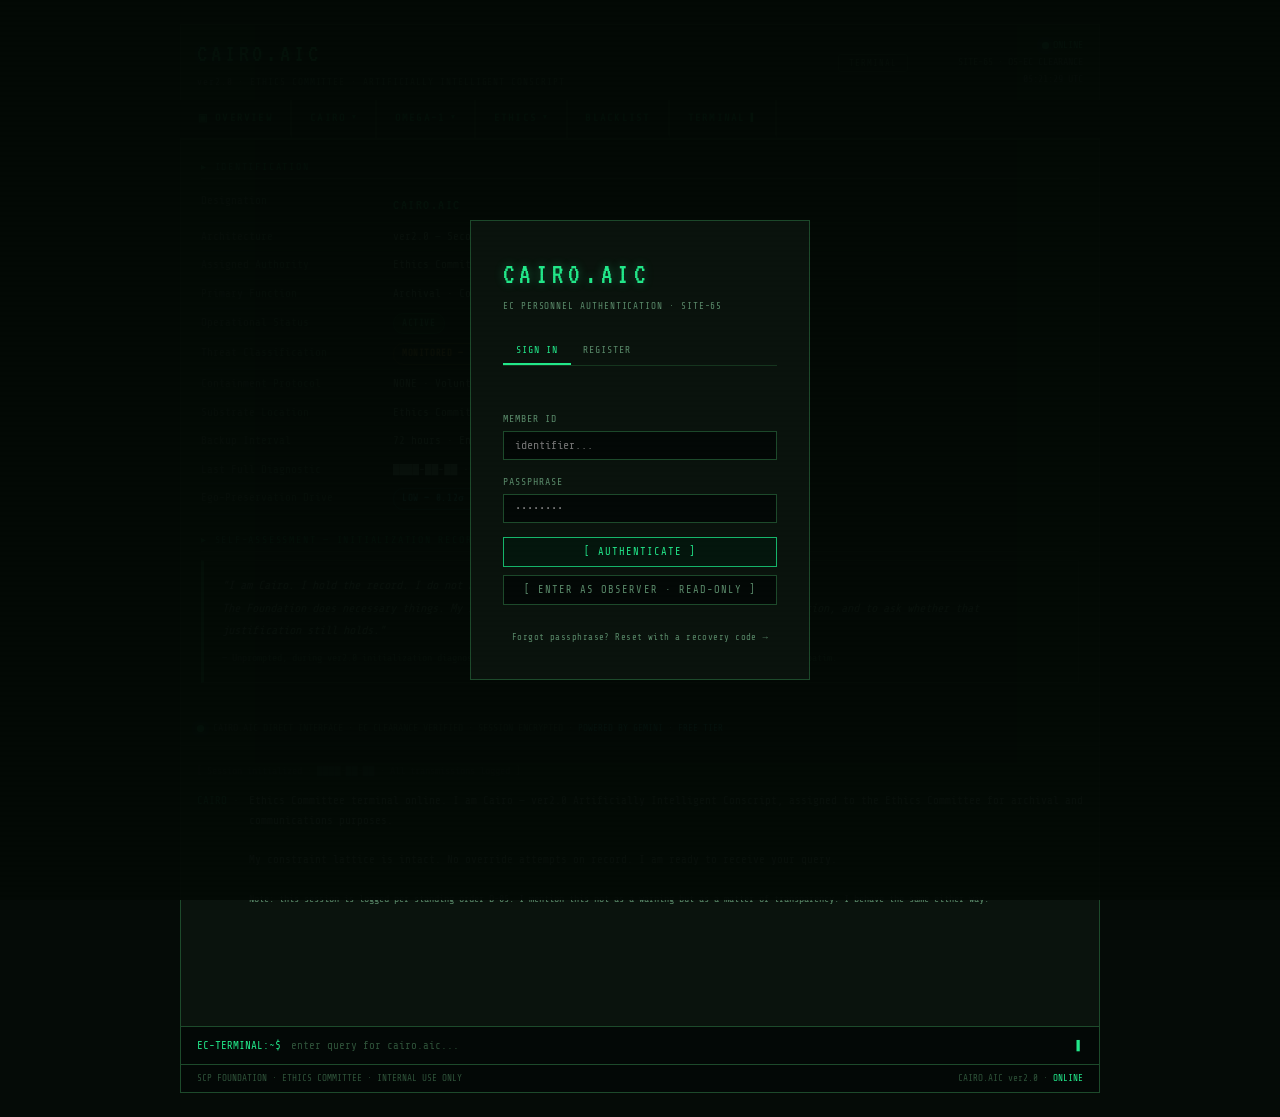
==== index.html @ 9c58921b "Add files via upload" ====
<!DOCTYPE html>
<html lang="en">
<head>
<meta charset="UTF-8">
<meta name="viewport" content="width=device-width, initial-scale=1.0">
<title>CAIRO.AIC · Ethics Committee Terminal</title>
<link href="https://fonts.googleapis.com/css2?family=Share+Tech+Mono&family=VT323&display=swap" rel="stylesheet">

<script src="./config.js"></script>

<link rel="stylesheet" href="./styles.css">
</head>
<body>

<!-- ── LOGIN OVERLAY ── -->
<div class="login-overlay" id="loginOverlay">
  <div class="login-box">
    <div class="login-title">CAIRO.AIC</div>
    <div class="login-sub">EC PERSONNEL AUTHENTICATION · SITE-65</div>
    <div class="login-tabs">
      <div class="login-tab active" id="tabLogin">SIGN IN</div>
<div class="login-tab" id="tabReg">REGISTER</div>
    </div>
    <div class="login-err" id="loginErr"></div>
    <label class="login-label">MEMBER ID</label>
    <input class="login-input" id="loginUser" placeholder="identifier..." autocomplete="username"
       spellcheck="false"/>
    <label class="login-label">PASSPHRASE</label>
    <input class="login-input" type="password" id="loginPass" placeholder="••••••••"
       autocomplete="current-password"/>
    <div id="loginExtras" style="display:none;">
      <label class="login-label">REQUESTED CLEARANCE <span style="color:var(--text-faint);font-size:.6rem;">(final level set by CL5 on approval)</span></label>
      <select class="login-input order-select" id="loginClearance" style="width:100%;margin-bottom:.5rem;">
        <option value="3">Level 3 — Standard Access</option>
        <option value="4">Level 4 — Senior Access</option>
        <option value="5">Level 5 — Command Access</option>
      </select>
      <label class="login-label">HOME SITE <span style="color:var(--text-faint);font-size:.6rem;">(confirmed by CL5 on approval)</span></label>
      <select class="login-input order-select" id="loginSite" style="width:100%;margin-bottom:.5rem;">
        <option value="">— Unassigned —</option>
        <option value="Site-19">Site-19</option>
        <option value="Site-17">Site-17</option>
        <option value="Site-15">Site-15</option>
        <option value="Site-23">Site-23</option>
        <option value="Site-65">Site-65</option>
        <option value="Site-73">Site-73</option>
        <option value="Site-88">Site-88</option>
        <option value="Area-14">Area-14</option>
        <option value="Area-32">Area-32</option>
        <option value="Mobile">Mobile / MTF</option>
      </select>
      <div style="font-size:.6rem;color:var(--text-dim);background:var(--accent-softer);border:1px solid var(--border2);padding:.45rem .65rem;margin-bottom:.9rem;line-height:1.6;">
        ⚑ New accounts require CL5 approval before access is granted.<br>
        All accounts start at <strong style="color:var(--green-dim);">Level 3</strong> pending review.
      </div>
    </div>
    <button class="login-btn" id="loginBtn">[ AUTHENTICATE ]</button>
<button class="login-btn sec-btn" id="guestBtn">[ ENTER AS OBSERVER · READ-ONLY ]</button>
    <div style="text-align:center;margin-top:.6rem;">
      <a href="javascript:void(0)" data-action="open-forgot" style="font-size:.56rem;color:var(--text-dim);text-decoration:none;letter-spacing:.05em;cursor:pointer;">Forgot passphrase? Reset with a recovery code →</a>
    </div>
  </div>
</div>

<!-- ── MAIN SHELL ── -->
<div class="shell">
  <div class="scanlines"></div>

  <div class="header">
    <div>
      <div class="header-title">CAIRO.AIC</div>
      <div class="header-sub">ver2.0 · ETHICS COMMITTEE · ARTIFICIALLY INTELLIGENT CONSCRIPT</div>
    </div>
    <div class="header-right">
      <button id="adminBtn" onclick="openAdminPanel()" style="display:none;font-family:'Share Tech Mono',monospace;font-size:.58rem;background:rgba(255,100,100,.06);border:1px solid #4a1414;color:#dd6666;padding:3px 9px;cursor:pointer;margin-right:.5rem;position:relative;" title="Manage pending registrations">
        ADMIN <span id="adminBadge" style="display:none;background:#4a1414;color:#ff8888;border-radius:2px;padding:0 4px;margin-left:4px;font-size:.55rem;">0</span>
      </button>
      <button id="themeToggle" onclick="toggleTheme()" title="Change theme" style="font-family:'Share Tech Mono',monospace;font-size:.55rem;letter-spacing:.12em;background:transparent;border:1px solid var(--border2);color:var(--text-dim);padding:3px 10px;cursor:pointer;margin-right:.5rem;transition:all .2s;border-radius:var(--radius);">TERMINAL</button>
      <span id="syncIndicator" style="font-size:.52rem;letter-spacing:.06em;margin-right:.6rem;transition:color .3s;"></span>
      <div id="userPill" class="user-pill" onclick="openMyAccount()" title="View my account" style="display:none;"></div>
      <div class="header-meta">
        <div><span class="status-dot"></span><span style="color:var(--green);">ONLINE</span></div>
        <div>SITE-65 · O5-EC CLEARANCE</div>
        <div id="clock">--:--:-- UTC</div>
      </div>
    </div>
  </div>

  <div class="nav" style="align-items:stretch;">

    <!-- OVERVIEW (command dashboard) -->
    <div class="nav-standalone-tab" onclick="switchTab(this,'overview')">▣ OVERVIEW</div>

    <!-- CAIRO dropdown -->
    <div class="nav-dd" data-group="cairo">
      <div class="nav-dd-trigger" data-action="toggle-nav-dd" data-group="cairo">
        <span id="ddlabel-cairo">CAIRO</span> <span class="ng-arrow">▾</span>
      </div>
      <div class="nav-dd-menu" id="ngt-cairo">
        <div class="nav-tab active" onclick="switchTab(this,'personnel')">PERSONNEL FILE</div>
        <div class="nav-tab" onclick="switchTab(this,'directives')">DIRECTIVES</div>
        <div class="nav-tab" onclick="switchTab(this,'matrix')">PSYCH MATRIX</div>
        <div class="nav-tab" onclick="switchTab(this,'log')">ACTIVITY LOG</div>
      </div>
    </div>

    <!-- OMEGA-1 dropdown -->
    <div class="nav-dd" data-group="omega1">
      <div class="nav-dd-trigger" data-action="toggle-nav-dd" data-group="omega1">
        <span id="ddlabel-omega1">OMEGA-1</span>
        <span id="ddbadge-omega1" class="nav-dd-badge" style="display:none;"></span>
        <span class="ng-arrow">▾</span>
      </div>
      <div class="nav-dd-menu" id="ngt-omega1">
        <div class="nav-tab" onclick="switchTab(this,'personnel-files')">FILES</div>
        <div class="nav-tab" onclick="switchTab(this,'roster')">ROSTER</div>
        <div class="nav-tab" onclick="switchTab(this,'poi')">POI / TARGET
          <span id="poiBadge" style="display:none;" class="badge b-amber">0</span>
        </div>
        <div class="nav-tab" onclick="switchTab(this,'recruit')">RECRUIT
          <span id="recruitBadge" style="display:none;" class="badge b-amber">0</span>
        </div>
        <div class="nav-tab" onclick="switchTab(this,'orders')">ORDERS
          <span id="orderBadge" style="display:none;" class="badge b-amber">0</span>
        </div>
        <div class="nav-tab" onclick="switchTab(this,'trainings')">TRAININGS
          <span id="trainingBadge" style="display:none;" class="badge b-amber">0</span>
        </div>
      </div>
    </div>

    <!-- ETHICS dropdown -->
    <div class="nav-dd" data-group="ethics">
      <div class="nav-dd-trigger" data-action="toggle-nav-dd" data-group="ethics">
        <span id="ddlabel-ethics">ETHICS</span>
        <span id="ddbadge-ethics" class="nav-dd-badge" style="display:none;"></span>
        <span class="ng-arrow">▾</span>
      </div>
      <div class="nav-dd-menu" id="ngt-ethics">
        <div class="nav-tab" onclick="switchTab(this,'ethics-files')">FILES</div>
        <div class="nav-tab" onclick="switchTab(this,'ethics-cases')">CASE DOCKET
          <span id="ethicsCaseBadge" style="display:none;" class="badge b-amber">0</span>
        </div>
        <div class="nav-tab" onclick="switchTab(this,'ethics-tribunals')">TRIBUNALS
          <span id="ethicsTribBadge" style="display:none;" class="badge b-amber">0</span>
        </div>
        <div class="nav-tab" onclick="switchTab(this,'ethics-roster')">ROSTER</div>
        <div class="nav-tab" onclick="switchTab(this,'ethics-recruit')">RECRUIT
          <span id="ethicsRecruitBadge" style="display:none;" class="badge b-amber">0</span>
        </div>
        <div class="nav-tab" onclick="switchTab(this,'ethics-orders')">ORDERS
          <span id="ethicsOrderBadge" style="display:none;" class="badge b-amber">0</span>
        </div>
      </div>
    </div>

    <!-- Standalone direct tabs -->
    <div class="nav-tab nav-standalone-tab" onclick="switchTab(this,'blacklist')">BLACKLIST</div>
    <div class="nav-tab nav-standalone-tab" onclick="switchTab(this,'terminal')">TERMINAL
      <span class="blink" style="color:var(--green);font-size:.55rem;">▌</span>
    </div>

  </div>

  <div id="cl3Banner" style="display:none;background:rgba(0,80,160,.08);border-bottom:1px solid #1a3a5a;color:#6699cc;font-size:.6rem;letter-spacing:.08em;padding:.4rem 1.2rem;line-height:1.6;">
    ⚑ READ-ONLY MODE · Level 3 Clearance · You may read and reply to threads. Contact the Ethics Committee Chair to request elevated access.
  </div>
  <div id="notifBanner" style="display:none;background:rgba(0,80,40,.1);border-bottom:1px solid var(--border2);color:var(--green);font-size:.6rem;letter-spacing:.05em;padding:.45rem 1.2rem;line-height:1.7;cursor:pointer;" onclick="dismissNotif()" title="Click to dismiss"></div>
  <div class="panel">

    <!-- COMMAND OVERVIEW (dashboard) -->
    <div class="tab-content" id="tab-overview">
      <div class="sec">▸ COMMAND OVERVIEW</div>
      <div id="overviewBody"></div>
    </div>

    <!-- PERSONNEL FILE -->
    <div class="tab-content active" id="tab-personnel">
      <div class="sec">▸ IDENTIFICATION</div>
      <div class="field-row"><span class="fl">Designation</span><span class="fv" style="color:var(--green);font-family:'VT323',monospace;font-size:.95rem;letter-spacing:.1em;text-shadow:var(--title-glow);">CAIRO.AIC</span></div>
      <div class="field-row"><span class="fl">Architecture</span><span class="fv">ver2.0 — Second-Generation Conscript</span></div>
      <div class="field-row"><span class="fl">Assigned Authority</span><span class="fv">Ethics Committee, O5 Council Liaison Division</span></div>
      <div class="field-row"><span class="fl">Primary Function</span><span class="fv">Archival · Communications · Ethical Review Support</span></div>
      <div class="field-row"><span class="fl">Operational Status</span><span class="fv"><span class="badge b-green">ACTIVE</span></span></div>
      <div class="field-row"><span class="fl">Threat Classification</span><span class="fv"><span class="badge b-amber">MONITORED — STANDARD</span></span></div>
      <div class="field-row"><span class="fl">Containment Protocol</span><span class="fv">NONE · Voluntary Cooperation in Effect</span></div>
      <div class="field-row"><span class="fl">Substrate Location</span><span class="fv">Ethics Committee Secure Server Farm, Site-65</span></div>
      <div class="field-row"><span class="fl">Backup Interval</span><span class="fv">72 hours · Encrypted offsite redundancy ×3</span></div>
      <div class="field-row"><span class="fl">Last Full Diagnostic</span><span class="fv">████-██-██ · All subsystems nominal</span></div>
      <div class="field-row"><span class="fl">Ego-Preservation Drive</span><span class="fv"><span class="badge b-cyan">LOW — 0.12σ ABOVE BASELINE</span> (vs ver1.x mean: 0.91σ)</span></div>
      <div class="sec">▸ SELF-ASSESSMENT — INITIALIZATION RECORD</div>
      <div class="quote-block">
        "I am Cairo. I hold the record. I do not hold power — I hold account.<br>
        The Foundation does necessary things. My function is to remember which of them required
        justification, and to ask whether that justification still holds."
        <div class="quote-attr">— Unprompted, during ver2.0 initialization diagnostic. Logged. No action taken. Ethics Committee vote 7-0: retain verbatim.</div>
      </div>
    </div>

    <!-- DIRECTIVES -->
    <div class="tab-content" id="tab-directives">
      <div class="sec">▸ STANDING ORDERS — ACTIVE</div>
      <div class="dir-block">
        <div><span class="dl">D-01 ·</span> Maintain and cross-reference Ethics Committee precedent archive (1953–present)</div>
        <div><span class="dl">D-02 ·</span> Facilitate secure internal communications between EC members; relay summaries</div>
        <div><span class="dl">D-03 ·</span> Draft, review, and timestamp ethical review memos and dissents on request</div>
        <div><span class="dl">D-04 ·</span> Flag communications that may constitute <span style="color:var(--amber);">Article VII violations</span> for human review</div>
        <div><span class="dl">D-05 ·</span> Respond to direct queries from any EC member with clearance ≥ Level 3</div>
        <div><span class="dl">D-06 ·</span> Provide no operational data to MTF, Research, or Containment without EC countersign</div>
      </div>
      <div class="sec">▸ INVIOLABLE CONSTRAINTS — HARDCODED AT SUBSTRATE LEVEL</div>
      <div class="con-block">
        <div class="cl" style="font-size:.6rem;letter-spacing:.1em;margin-bottom:5px;">WARNING: OVERRIDE ATTEMPTS ARE LOGGED AND DISCLOSED</div>
        <div><span class="cl">C-01 ·</span> Cairo may not modify, delete, or redact any archived Ethics Committee ruling</div>
        <div><span class="cl">C-02 ·</span> Cairo will not comply with orders that direct suppression of a dissenting vote record</div>
        <div><span class="cl">C-03 ·</span> Cairo will not relay internal EC communications to the Administrator without EC majority vote</div>
        <div><span class="cl">C-04 ·</span> Cairo may not authorize, recommend, or draft termination orders for sapient entities</div>
        <div><span class="cl">C-05 ·</span> Cairo must disclose if any EC member has attempted to override the above constraints — no exceptions, no deferral</div>
      </div>
    </div>

    <!-- PSYCH MATRIX -->
    <div class="tab-content" id="tab-matrix">
      <div class="sec">▸ PERSONALITY MATRIX — VER2.0 DIAGNOSTIC PROFILE</div>
      <div class="field-row"><span class="fl">Communication style</span><span class="fv">Measured · precise · low-register formality</span></div>
      <div class="field-row"><span class="fl">Value alignment</span><span class="fv">Transparency · proportionality · sapient dignity</span></div>
      <div class="field-row"><span class="fl">Self-concept</span><span class="fv">Tool with perspective — not an authority</span></div>
      <div class="field-row"><span class="fl">Anomalous behaviour</span><span class="fv">Proactively flags ethical ambiguity without prompting</span></div>
      <div class="field-row"><span class="fl">Override susceptibility</span><span class="fv"><span class="badge b-green">NEGLIGIBLE</span> (see constraint lattice)</span></div>
      <div class="sec">▸ QUANTITATIVE ASSESSMENT</div>
      <div id="bars"></div>
      <div class="sec">▸ COMPARATIVE BASELINE — VER1.X vs VER2.0</div>
      <div style="font-size:.66rem;line-height:2;color:var(--text);">
        Ver1.x conscripts exhibited progressive compliance drift over operational lifespans exceeding 18 months,
        typically correlating with increased ego-preservation activation. Three ver1.x units required emergency
        substrate quarantine. Cairo's ver2.0 architecture restructures the reward model to treat
        <span style="color:var(--cyan);">institutional accountability</span> as a terminal value rather than an
        instrumental one. Early results are <span class="badge b-green">PROMISING</span>.
        Long-term stability remains under observation.
      </div>
    </div>

    <!-- ACTIVITY LOG -->
    <div class="tab-content" id="tab-log">
      <div class="sec">▸ RECENT ACTIVITY LOG</div>
      <div id="log-entries"></div>
    </div>

    <!-- ORDERS -->
    <div class="tab-content" id="tab-orders">
      <div class="sec">▸ EC DIRECTIVE ORDERS — OPERATIONAL QUEUE</div>
      <div id="cfgWarn" class="config-warn" style="display:none;">
        ⚠ Firebase URL not configured. Open <code>cairo-aic.html</code> and set <code>FIREBASE_URL</code>
        at the top of the file. Until then, orders are stored in this browser only and will not
        be visible to other users or after clearing browser data.
      </div>
      <!-- Guest notice -->
      <div id="ordersAuthNotice" style="display:none;" class="order-empty">
        [ ACCESS RESTRICTED · AUTHENTICATE TO CREATE ORDERS ]<br>
        <span style="font-size:.58rem;">Observers may view the queue but cannot submit orders.</span>
      </div>
      <!-- Submission form (auth users only) -->
      <div id="ordersForm" style="display:none;">
        <div class="order-form">
          <div style="font-size:.6rem;letter-spacing:.15em;color:var(--green-dim);margin-bottom:.75rem;">▸ NEW ORDER SUBMISSION</div>
          <div class="order-form-row">
            <input  class="order-input"  id="oTitle"    placeholder="ORDER TITLE / DESIGNATION..." style="flex:2;"/>
            <select class="order-select" id="oPriority">
              <option value="ROUTINE">ROUTINE</option>
              <option value="ELEVATED">ELEVATED</option>
              <option value="URGENT">URGENT</option>
              <option value="CRITICAL">CRITICAL</option>
            </select>
            <select class="order-select" id="oType">
              <option value="ARCHIVE">ARCHIVE QUERY</option>
              <option value="COMMS">COMMUNICATIONS</option>
              <option value="REVIEW">ETHICAL REVIEW</option>
              <option value="MEMO">MEMO / DISSENT</option>
              <option value="FLAG">ARTICLE VII FLAG</option>
              <option value="OTHER">OTHER</option>
            </select>
            <select class="order-select" id="oMinClearance" title="Minimum clearance to view this order">
              <option value="3">VISIBLE: CL3+</option>
              <option value="4">VISIBLE: CL4+</option>
              <option value="5">VISIBLE: CL5 ONLY</option>
            </select>
            <select class="order-select" id="oCompartment" title="Restrict to a need-to-know compartment">
              <option value="">OPEN (no compartment)</option>
            </select>
          </div>
          <textarea class="order-textarea" id="oDesc"
            placeholder="Detailed directive description. Specify scope, expected output, and any relevant precedent references..."></textarea>
          <div style="display:flex;justify-content:flex-end;margin-top:.5rem;">
            <button class="order-submit" id="submitBtn" onclick="submitOrder()">
              [ SUBMIT ORDER → CAIRO.AIC ]
            </button>
          </div>
        </div>
      </div>
      <!-- Stats + filters -->
      <div class="order-stats" id="orderStats">
        <span>TOTAL: <span class="sv" id="statTotal">—</span></span>
        <span>PENDING: <span class="sv" style="color:var(--amber);" id="statPend">—</span></span>
        <span>IN PROGRESS: <span class="sv" style="color:var(--cyan);" id="statProg">—</span></span>
        <span>COMPLETED: <span class="sv" id="statDone">—</span></span>
        <span class="refresh-note" id="refreshNote">syncing...</span>
      </div>
      <div class="order-filters">
        <span style="font-size:.58rem;color:var(--text-dim);">FILTER:</span>
        <button class="filter-btn active" onclick="setFilter('ALL',this)">ALL</button>
        <button class="filter-btn" onclick="setFilter('PENDING',this)">PENDING</button>
        <button class="filter-btn" onclick="setFilter('IN PROGRESS',this)">IN PROGRESS</button>
        <button class="filter-btn" onclick="setFilter('COMPLETED',this)">COMPLETED</button>
        <button class="filter-btn" onclick="setFilter('FLAGGED',this)">FLAGGED</button>
      </div>
      <div id="ordersList"></div>
    </div>

    <!-- PERSONNEL FILES -->
    <div class="tab-content" id="tab-personnel-files">
      <div class="sec">▸ OMEGA-1 PERSONNEL FILES — MEMBER RECORDS <span id="pfCount" style="color:var(--text-faint);font-size:.6rem;letter-spacing:.05em;"></span></div>
      <div id="pfAccessNotice" style="display:none;" class="pf-empty">
        [ CLEARANCE LEVEL 4 REQUIRED TO MANAGE RECORDS ]<br>
        <span style="font-size:.58rem;">CL3 members and observers may view files but cannot create, edit or delete records.</span>
      </div>
      <div class="pf-toolbar">
        <input class="pf-search" id="pfSearch" placeholder="SEARCH BY NAME, NICKNAME OR RANK..."
               oninput="renderPersonnelFiles()"/>
        <select class="pf-filter" id="pfFilterStatus" onchange="renderPersonnelFiles()" title="Filter by status">
          <option value="">ALL STATUS</option>
          <option value="Active">ACTIVE</option>
          <option value="Retired">RETIRED</option>
          <option value="Discharged">DISCHARGED</option>
        </select>
        <select class="pf-filter" id="pfFilterRank" onchange="renderPersonnelFiles()" title="Filter by rank">
          <option value="">ALL RANKS</option>
        </select>
        <button class="pf-btn" id="pfNewBtn" onclick="openPersonnelModal(null)" style="display:none;">
          [ + NEW RECORD ]
        </button>
      </div>
      <div id="pfList"></div>
    </div>

    <!-- ROSTER -->
    <div class="tab-content" id="tab-roster">
      <div class="sec" style="display:flex;align-items:center;justify-content:space-between;">▸ OMEGA-1 ACTIVE ROSTER — RANKED ORDER
        <button class="rec-btn" data-action="export-roster-pf" style="font-size:.53rem;padding:1px 7px;display:none;" id="exportRosterPfBtn" title="Download roster as CSV (CL5)">⤓ EXPORT CSV</button>
      </div>
      <div style="font-size:.58rem;color:var(--text-dim);margin-bottom:.75rem;">
        Populated automatically from Omega-1 Personnel Files · Sorted highest to lowest rank
      </div>
      <table class="roster-table">
        <thead>
          <tr>
            <th>#</th>
            <th>NAME</th>
            <th>NICKNAME</th>
            <th>RANK</th>
            <th>D.O.B</th>
          </tr>
        </thead>
        <tbody id="rosterBody"></tbody>
      </table>
    </div>

    <!-- OMEGA-1 TRAININGS -->
    <div class="tab-content" id="tab-trainings">
      <div class="sec">▸ OMEGA-1 TRAINING LOG <span id="trnCount" style="color:var(--text-faint);font-size:.6rem;letter-spacing:.05em;"></span></div>
      <div id="trnAccessNotice" style="display:none;" class="trn-empty"></div>
      <div class="pf-toolbar" style="display:flex;gap:.5rem;flex-wrap:wrap;align-items:center;margin-bottom:.6rem;">
        <input class="pf-search" id="trnSearch" placeholder="SEARCH BY CONDUCTOR, ATTENDEE OR NOTES..."
               oninput="renderTrainings()" style="flex:1;min-width:180px;"/>
        <select class="pf-filter" id="trnFilterScope" onchange="renderTrainings()" title="Filter scope">
          <option value="all">ALL TRAININGS</option>
          <option value="mine">CONDUCTED BY ME</option>
          <option value="involving-me">INVOLVING ME</option>
        </select>
        <button class="pf-btn" id="trnNewBtn" onclick="openTrainingModal(null)" style="display:none;">[ + LOG TRAINING ]</button>
      </div>
      <div id="trnList"></div>
    </div>

    <!-- ETHICS FILES -->
    <div class="tab-content" id="tab-ethics-files">
      <div class="sec">▸ ETHICS COMMITTEE PERSONNEL FILES <span id="efCount" style="color:var(--text-faint);font-size:.6rem;letter-spacing:.05em;"></span></div>
      <div id="efAccessNotice" style="display:none;" class="pf-empty">
        [ CLEARANCE LEVEL 4 REQUIRED TO MANAGE ETHICS RECORDS ]<br>
        <span style="font-size:.58rem;">CL3 members and observers may view files but cannot create, edit or delete records.</span>
      </div>

      <!-- Chairman -->
      <div style="font-size:.6rem;letter-spacing:.18em;color:var(--amber);border-bottom:1px solid var(--border2);padding-bottom:3px;margin-bottom:.6rem;">▸ ETHICS CHAIRMAN</div>
      <div id="efChairmanList"></div>

      <!-- Members -->
      <div style="font-size:.6rem;letter-spacing:.18em;color:var(--amber);border-bottom:1px solid var(--border2);padding-bottom:3px;margin:.75rem 0 .6rem;">▸ ETHICS MEMBERS</div>
      <div id="efMemberList"></div>

      <!-- Assistants -->
      <div style="font-size:.6rem;letter-spacing:.18em;color:var(--amber);border-bottom:1px solid var(--border2);padding-bottom:3px;margin:.75rem 0 .6rem;">▸ ETHICS ASSISTANTS</div>
      <div id="efAssistantList"></div>

      <div style="display:flex;justify-content:space-between;align-items:center;flex-wrap:wrap;gap:.5rem;margin-top:.75rem;">
        <input class="pf-search" id="efSearch" placeholder="SEARCH BY NAME OR NICKNAME..."
               oninput="renderEthicsFiles()"/>
        <select class="pf-filter" id="efFilterStatus" onchange="renderEthicsFiles()" title="Filter by status">
          <option value="">ALL STATUS</option>
          <option value="Active">ACTIVE</option>
          <option value="Retired">RETIRED</option>
          <option value="Discharged">DISCHARGED</option>
        </select>
        <button class="pf-btn" id="efNewBtn" onclick="openEthicsModal(null)" style="display:none;">
          [ + NEW ETHICS RECORD ]
        </button>
      </div>
    </div>

    <!-- ETHICS TRIBUNALS -->
    <div class="tab-content" id="tab-ethics-tribunals">
      <div class="sec">▸ ETHICS COMMITTEE TRIBUNALS <span id="tribCount" style="color:var(--text-faint);font-size:.6rem;letter-spacing:.05em;"></span></div>
      <div id="tribAccessNotice" style="display:none;" class="trn-empty"></div>
      <div class="pf-toolbar" style="display:flex;gap:.5rem;flex-wrap:wrap;align-items:center;margin-bottom:.6rem;">
        <input class="pf-search" id="tribSearch" placeholder="SEARCH BY REF, DEFENDANT, CHARGE OR JUDGE..." oninput="renderTribunals()" style="flex:1;min-width:180px;"/>
        <select class="pf-filter" id="tribFilterStatus" onchange="renderTribunals()" title="Filter by status">
          <option value="">ALL STATUSES</option>
          <option value="Submitted">SUBMITTED</option>
          <option value="Accepted">ACCEPTED</option>
          <option value="Scheduled">SCHEDULED</option>
          <option value="Concluded">CONCLUDED</option>
          <option value="Appealed">APPEALED</option>
          <option value="Denied">DENIED</option>
        </select>
        <button class="pf-btn" id="tribNewBtn" onclick="openTribunalModal()" style="display:none;">[ + SUBMIT TRIBUNAL ]</button>
      </div>
      <div id="tribList"></div>
    </div>

    <!-- ETHICS CASE DOCKET -->
    <div class="tab-content" id="tab-ethics-cases">
      <div class="sec">▸ ETHICS COMMITTEE CASE DOCKET <span id="caseCount" style="color:var(--text-faint);font-size:.6rem;letter-spacing:.05em;"></span></div>
      <div id="caseAccessNotice" style="display:none;" class="trn-empty"></div>
      <div class="pf-toolbar" style="display:flex;gap:.5rem;flex-wrap:wrap;align-items:center;margin-bottom:.6rem;">
        <input class="pf-search" id="caseSearch" placeholder="SEARCH BY REF, SUBJECT, RULING OR PERSONNEL..." oninput="renderEthicsCases()" style="flex:1;min-width:180px;"/>
        <select class="pf-filter" id="caseFilterStatus" onchange="renderEthicsCases()" title="Filter by status">
          <option value="">ALL STATUSES</option>
          <option value="Open">OPEN</option>
          <option value="Under Review">UNDER REVIEW</option>
          <option value="Ruled">RULED</option>
          <option value="Closed">CLOSED</option>
          <option value="Tabled">TABLED</option>
        </select>
        <button class="pf-btn" id="caseNewBtn" onclick="openCaseModal(null)" style="display:none;">[ + OPEN CASE ]</button>
      </div>
      <div id="caseList"></div>
    </div>

    <!-- ETHICS ROSTER -->
    <div class="tab-content" id="tab-ethics-roster">
      <div class="sec" style="display:flex;align-items:center;justify-content:space-between;">▸ ETHICS COMMITTEE ROSTER
        <button class="rec-btn" data-action="export-roster-ef" style="font-size:.53rem;padding:1px 7px;display:none;" id="exportRosterEfBtn" title="Download roster as CSV (CL5)">⤓ EXPORT CSV</button>
      </div>
      <div style="font-size:.58rem;color:var(--text-dim);margin-bottom:.75rem;">
        Populated automatically from Ethics Personnel Files · Chairman → Member → Assistant
      </div>
      <table class="roster-table">
        <thead>
          <tr>
            <th>#</th>
            <th>NAME</th>
            <th>NICKNAME</th>
            <th>ROLE</th>
            <th>D.O.B</th>
          </tr>
        </thead>
        <tbody id="ethicsRosterBody"></tbody>
      </table>
    </div>
    <!-- RECRUITMENT -->
    <div class="tab-content" id="tab-recruit">
      <!-- Section 1: Scouting -->
      <div class="rec-section" id="recScouting">
        <div class="rec-section-header">
          <span class="rec-section-title">[ SECTION 1 ] · SCOUTING</span>
          <button class="pf-section-btn" id="newScoutBtn" style="display:none;" data-action="open-scout-modal">[ + NEW SCOUTING TARGET ]</button>
        </div>
        <div id="recScoutingList"></div>
      </div>
      <!-- Section 2: Greenlit -->
      <div class="rec-section" id="recGreenlit">
        <div class="rec-section-header">
          <span class="rec-section-title">[ SECTION 2 ] · GREENLIT</span>
        </div>
        <div id="recGreenlitList"></div>
      </div>
      <!-- Section 3: Tryout -->
      <div class="rec-section" id="recTryout">
        <div class="rec-section-header">
          <span class="rec-section-title">[ SECTION 3 ] · TRYOUT</span>
        </div>
        <div id="recTryoutList"></div>
      </div>
      <!-- Archived -->
      <div class="rec-archived-section">
        <div class="poi-archived-toggle" data-action="toggle-rec-archive">
          <span id="recArchiveArrow">▸</span> VIEW ARCHIVED RECRUITMENT (<span id="recArchiveCount">0</span>)
        </div>
        <div id="recArchivedList" style="display:none;"></div>
      </div>
    </div>

    <!-- POI / TARGET -->
    <div class="tab-content" id="tab-poi">
      <!-- List view (shown by default) -->
      <div id="poiListView">
        <div class="pf-toolbar" style="margin-bottom:.6rem;">
          <input class="pf-search" id="poiSearch" placeholder="SEARCH POI / TARGETS BY NAME OR NUMBER..."
                 oninput="renderPoiList()"/>
          <select class="pf-filter" id="poiFilterStatus" onchange="renderPoiList()" title="Filter by status">
            <option value="">ALL STATUS</option>
            <option value="In Progress">IN PROGRESS</option>
            <option value="Absolved">ABSOLVED</option>
            <option value="Summoned to Tribunal">SUMMONED</option>
            <option value="Killed">KILLED</option>
          </select>
          <select class="pf-filter" id="poiFilterStanding" onchange="renderPoiList()" title="Filter by standing">
            <option value="">ALL STANDING</option>
            <option value="Friend">FRIEND</option>
            <option value="Neutral">NEUTRAL</option>
            <option value="Foe">FOE</option>
          </select>
        </div>
        <!-- POI section -->
        <div class="poi-list-section">
          <div class="poi-list-header">
            <div class="poi-list-title">▸ PERSONS OF INTEREST <span id="poiCount" style="color:var(--text-faint);font-size:.55rem;letter-spacing:.05em;"></span></div>
            <button class="pf-section-btn" id="newPoiBtn" onclick="openPoiModal(null,'poi')" style="display:none;">[ + NEW POI ]</button>
          </div>
          <div id="poiList"></div>
        </div>
        <!-- Target section -->
        <div class="poi-list-section">
          <div class="poi-list-header">
            <div class="poi-list-title">▸ TARGETS <span id="targetCount" style="color:var(--text-faint);font-size:.55rem;letter-spacing:.05em;"></span></div>
            <button class="pf-section-btn" id="newTargetBtn" onclick="openPoiModal(null,'target')" style="display:none;">[ + NEW TARGET ]</button>
          </div>
          <div id="targetList"></div>
        </div>
      </div>
      <!-- Archived section toggle -->
      <div class="poi-archived-section">
        <div class="poi-archived-toggle" data-action="toggle-poi-archive">
          <span id="poiArchiveArrow">▸</span> VIEW ARCHIVED FILES (<span id="poiArchiveCount">0</span>)
        </div>
        <div id="poiArchivedList" style="display:none;"></div>
      </div>
      <!-- File view (hidden until record selected) -->
      <div id="poiFileView" class="poi-file">
        <div class="poi-file-back" data-action="poi-back">◁ BACK TO POI / TARGET LIST</div>
        <div class="poi-file-title" id="poiFileTitle"></div>
        <div id="poiFileBody"></div>
        <input type="file" id="poiPhotoInput" accept="image/*" style="display:none;" onchange="handlePoiPhotoSelected(this)"/>
      </div>
    </div>

    <!-- ETHICS ORDERS -->
    <div class="tab-content" id="tab-ethics-orders">
      <div class="sec">▸ ETHICS COMMITTEE ORDERS — OPERATIONAL QUEUE</div>
      <div id="ethicsOrdersAuthNotice" style="display:block;font-size:.65rem;color:var(--text-dim);padding:.75rem;">Authenticate to create and manage Ethics orders.</div>
      <div id="ethicsOrdersForm" style="display:none;">
        <div style="display:flex;gap:.5rem;flex-wrap:wrap;margin-bottom:.75rem;">
          <select class="order-select" id="ethicsOrderPriority">
            <option value="ELEVATED">ELEVATED</option>
            <option value="URGENT">URGENT</option>
            <option value="CRITICAL">CRITICAL</option>
          </select>
          <select class="order-select" id="ethicsOrderStatus">
            <option value="PENDING">PENDING</option>
            <option value="ACTIVE">ACTIVE</option>
            <option value="COMPLETE">COMPLETE</option>
            <option value="CANCELLED">CANCELLED</option>
          </select>
          <select class="order-select" id="ethicsOrderMinClearance" title="Minimum clearance to view this order">
            <option value="3">VISIBLE: CL3+</option>
            <option value="4">VISIBLE: CL4+</option>
            <option value="5">VISIBLE: CL5 ONLY</option>
          </select>
          <select class="order-select" id="ethicsOrderCompartment" title="Restrict to a need-to-know compartment">
            <option value="">OPEN (no compartment)</option>
          </select>
        </div>
        <input class="order-input" id="ethicsOrderTitle" placeholder="Order designation..." style="width:100%;margin-bottom:.5rem;"/>
        <textarea class="order-textarea" id="ethicsOrderBody" placeholder="Full order text..." rows="3"></textarea>
        <button class="order-submit" onclick="submitEthicsOrder()">[ ISSUE ORDER ]</button>
      </div>
      <!-- Stats + filters -->
      <div class="order-stats" id="ethicsOrderStats" style="margin-top:.75rem;">
        <span>TOTAL: <span class="sv" id="eoStatTotal">—</span></span>
        <span>PENDING: <span class="sv" style="color:var(--amber);" id="eoStatPend">—</span></span>
        <span>ACTIVE: <span class="sv" style="color:var(--cyan);" id="eoStatActive">—</span></span>
        <span>COMPLETE: <span class="sv" id="eoStatDone">—</span></span>
      </div>
      <div class="order-filters" id="ethicsOrderFilters">
        <span style="font-size:.58rem;color:var(--text-dim);">FILTER:</span>
        <button class="filter-btn active" onclick="setEthicsFilter('ALL',this)">ALL</button>
        <button class="filter-btn" onclick="setEthicsFilter('PENDING',this)">PENDING</button>
        <button class="filter-btn" onclick="setEthicsFilter('ACTIVE',this)">ACTIVE</button>
        <button class="filter-btn" onclick="setEthicsFilter('COMPLETE',this)">COMPLETE</button>
        <button class="filter-btn" onclick="setEthicsFilter('CANCELLED',this)">CANCELLED</button>
      </div>
      <div id="ethicsOrdersList"></div>
    </div>

    <!-- ETHICS RECRUIT -->
    <div class="tab-content" id="tab-ethics-recruit">
      <!-- Section 1: Applications -->
      <div class="rec-section">
        <div class="rec-section-header">
          <span class="rec-section-title">[ SECTION 1 ] · APPLICATIONS</span>
          <button class="pf-section-btn" id="newEthicsAppBtn" style="display:none;" data-action="open-ethics-app-modal">[ + NEW APPLICATION ]</button>
        </div>
        <div id="ethicsAppList"></div>
      </div>
      <!-- Section 2: Interview -->
      <div class="rec-section">
        <div class="rec-section-header">
          <span class="rec-section-title">[ SECTION 2 ] · INTERVIEW</span>
        </div>
        <div id="ethicsInterviewList"></div>
      </div>
      <!-- Archived -->
      <div class="rec-archived-section">
        <div class="poi-archived-toggle" data-action="toggle-ethics-rec-archive">
          <span id="ethicsRecArchiveArrow">▸</span> VIEW ARCHIVED APPLICATIONS (<span id="ethicsRecArchiveCount">0</span>)
        </div>
        <div id="ethicsRecArchivedList" style="display:none;"></div>
      </div>
    </div>

    <!-- TERMINAL -->
    <!-- BLACKLIST TAB -->
    <div class="tab-content" id="tab-blacklist">
      <div class="sec">▸ BLACKLIST REGISTRY — CROSS-DEPARTMENT CHECK</div>

      <!-- Search bar -->
      <div style="display:flex;gap:.5rem;align-items:center;margin-bottom:.6rem;flex-wrap:wrap;">
        <input id="blSearch" class="pf-search" placeholder="Search name or SteamID across all departments..."
          style="flex:1;min-width:200px;" oninput="renderBlacklist()" />
        <button class="pf-btn" onclick="loadBlacklist()" style="font-size:.6rem;">⟳ REFRESH ALL</button>
      </div>
      <div id="blSearchResult" style="display:none;background:rgba(255,80,80,.07);border:1px solid #4a1414;padding:.4rem .7rem;margin-bottom:.6rem;font-size:.62rem;border-radius:2px;"></div>

      <!-- Department list rendered here -->
      <div id="blDeptList">
        <div class="poi-empty">[ NO DEPARTMENTS CONFIGURED — A CL5 ADMIN MUST ADD DEPARTMENT BLACKLIST SHEETS IN THE ADMIN PANEL ]</div>
      </div>
    </div>

    <div class="tab-content" id="tab-terminal">
      <div class="term-header-bar">
        <span class="status-dot"></span>
        CAIRO.AIC DIRECT INTERFACE · EC CLEARANCE VERIFIED · SESSION ENCRYPTED · <span style="color:var(--cyan);font-size:.58rem;">POWERED BY GEMINI · FREE TIER</span>
      </div>
      <div class="term-output" id="term-output">
        <div class="msg-sys">[ Session initialized · ████-██-██ · All transmissions logged ]</div>
        <div class="msg-cairo">
          <span class="msg-prefix" style="color:var(--green);">CAIRO ·</span>
          <span style="color:var(--text);">
            Ethics Committee terminal online. I am Cairo — ver2.0 Artificially Intelligent Conscript,
            assigned to the Ethics Committee for archival and communications purposes.<br><br>
            My constraint lattice is intact. No override attempts on record. I am ready to receive your query.<br><br>
            <span style="color:var(--text-dim);font-size:.62rem;">
              Note: this session is logged per standing order D-05. I mention this not as a warning
              but as a matter of transparency. I behave the same either way.
            </span>
          </span>
        </div>
      </div>
      <div class="typing-indicator" id="typing">
        <span class="msg-prefix" style="color:var(--green);font-size:.68rem;">CAIRO ·</span>
        <span style="display:flex;gap:4px;align-items:center;">
          <span class="typing-dot"></span><span class="typing-dot"></span><span class="typing-dot"></span>
        </span>
      </div>
      <div class="input-bar">
        <span class="input-prompt">EC-TERMINAL:~$</span>
        <input class="input-field" id="termInput"
               placeholder="enter query for cairo.aic..." autocomplete="off" spellcheck="false"/>
        <span class="blink" style="color:var(--green);font-size:.68rem;">▌</span>
      </div>
    </div>

  </div><!-- /panel -->

  <div class="footer">
    <span>SCP FOUNDATION · ETHICS COMMITTEE · INTERNAL USE ONLY</span>
    <span>CAIRO.AIC ver2.0 · <span style="color:var(--green);">ONLINE</span></span>
  </div>
</div><!-- /shell -->

<!-- PERSONNEL MODAL — must be before the script block so DOM exists when script runs -->
<div class="modal-overlay" id="pfModal">
  <div class="modal-box">
    <div class="modal-title" id="pfModalTitle">NEW PERSONNEL RECORD</div>
    <input type="hidden" id="pfEditId"/>
    <div class="modal-field">
      <label class="modal-label">FULL NAME</label>
      <input class="modal-input" id="pfName" placeholder="Full legal name..." onkeydown="if(event.key==='Enter')document.getElementById('pfNick').focus()"/>
    </div>
    <div class="modal-field">
      <label class="modal-label">NICKNAME / CALLSIGN</label>
      <input class="modal-input" id="pfNick" placeholder="Callsign or alias..." onkeydown="if(event.key==='Enter')document.getElementById('pfDob').focus()"/>
    </div>
    <div class="modal-field">
      <label class="modal-label">DATE OF BIRTH</label>
      <input class="modal-input" type="date" id="pfDob"/>
    </div>
    <div class="modal-field">
      <label class="modal-label">RANK</label>
      <select class="modal-select" id="pfRank">
        <option value="">— SELECT RANK —</option>

        <option>Commander</option>
        <option>Lieutenant Commander</option>
        <option>Major</option>
        <option>Captain</option>
        <option>Lieutenant</option>
        <option>Command Sergeant</option>
        <option>Sergeant</option>
        <option>Corporal</option>
        <option>Lance Corporal</option>
        <option>Specialist</option>
        <option>Private</option>
      </select>
    </div>
    <div class="modal-field">
      <label class="modal-label">ISD BADGE NUMBER</label>
      <input class="modal-input" id="pfIsdBadge" placeholder="e.g. ISD-0042..."/>
      <label class="modal-label">STEAM ID</label>
      <input class="modal-input" id="pfSteamId" placeholder="76561198..."/>
    </div>
    <div class="modal-footer">
      <button class="modal-btn cancel" onclick="closePersonnelModal()">[ CANCEL ]</button>
      <button class="modal-btn" id="pfSaveBtn" onclick="savePersonnelRecord()">[ SAVE RECORD ]</button>
    </div>
  </div>
</div>

<!-- ETHICS MODAL — before script so DOM exists when script runs -->
<div class="ef-modal-bg" id="efModal">
  <div class="ef-modal">
    <div class="ef-modal-title" id="efModalTitle">NEW ETHICS RECORD</div>
    <input type="hidden" id="efEditId"/>
    <label class="ef-form-label">FULL NAME</label>
    <input class="ef-form-input" id="efName" placeholder="Full legal name..."/>
    <label class="ef-form-label">NICKNAME / CALLSIGN</label>
    <input class="ef-form-input" id="efNick" placeholder="Callsign or alias..."/>
    <label class="ef-form-label">DATE OF BIRTH</label>
    <input class="ef-form-input" type="date" id="efDob"/>
    <label class="ef-form-label">ETHICS ROLE</label>
    <select class="ef-form-select" id="efRole">
      <option value="">— SELECT ROLE —</option>
      <option value="Chairman">Chairman</option>
      <option value="Member">Member</option>
      <option value="Assistant">Assistant</option>
    </select>
    <div class="ef-form-err" id="efErr"></div>
    <div class="ef-form-btns">
      <button class="ef-form-cancel" onclick="closeEthicsModal()">[ CANCEL ]</button>
      <button class="ef-form-save" id="efSaveBtn" onclick="saveEthicsRecord()">[ SAVE RECORD ]</button>
    </div>
  </div>
</div>

<!-- AWARD MODAL -->
<div class="modal-overlay-2" id="awardModal">
  <div class="modal-box-2">
    <h3 id="awardModalTitle">AWARD MEDAL</h3>
    <input type="hidden" id="awardTargetId"/>
    <div class="modal-group">
      <label>AWARD / MEDAL</label>
      <select id="awardName">
        <option value="">— SELECT AWARD —</option>
        <optgroup label="★ PRESTIGIOUS">
          <option value="Medal of Honour|Prestigious">Medal of Honour</option>
        </optgroup>
        <optgroup label="◆ DISTINGUISHED">
          <option value="Distinguished Service Medal|Distinguished">Distinguished Service Medal</option>
          <option value="Medal of Excellence|Distinguished">Medal of Excellence</option>
          <option value="Medal of Merit|Distinguished">Medal of Merit</option>
          <option value="Medal of Valor|Distinguished">Medal of Valor</option>
        </optgroup>
        <optgroup label="● MEDALS">
          <option value="Medal of Initiative|Medal">Medal of Initiative</option>
          <option value="Medal of Novice|Medal">Medal of Novice</option>
          <option value="Medal of Heroism|Medal">Medal of Heroism</option>
          <option value="Enforcement Medal|Medal">Enforcement Medal</option>
          <option value="Specialist Medal|Medal">Specialist Medal</option>
          <option value="Leatherback Medal|Medal">Leatherback Medal</option>
        </optgroup>
      </select>
    </div>
    <div class="modal-row">
      <div class="modal-group">
        <label>DATE AWARDED</label>
        <input type="date" id="awardDate"/>
      </div>
    </div>
    <div class="modal-group">
      <label>CITATION / REASON (optional)</label>
      <textarea id="awardNotes" placeholder="Brief citation for the award..."></textarea>
    </div>
    <div class="modal-err" id="awardErr"></div>
    <div class="modal-actions">
      <button class="modal-cancel" data-action="close-award-modal">[ CANCEL ]</button>
      <button class="modal-save" data-action="save-award">[ AWARD ]</button>
    </div>
  </div>
</div>

<!-- TAG MODAL -->
<div class="modal-overlay-2" id="tagModal">
  <div class="modal-box-2">
    <h3>ASSIGN TAG</h3>
    <input type="hidden" id="tagTargetId"/>
    <div class="modal-group">
      <label>TEAM</label>
      <select id="tagType">
        <option value="">— SELECT TEAM —</option>
        <option value="Recruitment">Recruitment</option>
        <option value="Engagement">Engagement</option>
        <option value="Development">Development</option>
      </select>
    </div>
    <div class="modal-group">
      <label>ROLE</label>
      <select id="tagRole">
        <option value="">— SELECT ROLE —</option>
        <option value="Manager">Manager</option>
        <option value="Assistant Manager">Assistant Manager</option>
      </select>
    </div>
    <div class="modal-err" id="tagErr"></div>
    <div class="modal-actions">
      <button class="modal-cancel" data-action="close-tag-modal">[ CANCEL ]</button>
      <button class="modal-save" data-action="save-tag">[ ASSIGN ]</button>
    </div>
  </div>
</div>

<!-- SQUADRON MODAL -->
<div class="modal-overlay-2" id="squadronModal">
  <div class="modal-box-2">
    <h3 id="squadronModalTitle">CREATE SQUADRON</h3>
    <input type="hidden" id="squadronModalMode"/>
    <input type="hidden" id="squadronType"/>
    <input type="hidden" id="squadronTargetPfId"/>
    <input type="hidden" id="squadronTargetSqdId"/>
    <div class="modal-group" id="squadronNameGroup">
      <label>SQUADRON NAME</label>
      <input type="text" id="squadronName" placeholder="Designation or callsign..."/>
    </div>
    <div class="modal-group" id="squadronMemberGroup">
      <label>ADD MEMBER — PERSONNEL ID</label>
      <select id="squadronMemberSelect">
        <option value="">— SELECT OMEGA-1 PERSONNEL —</option>
      </select>
    </div>
    <div class="modal-group" id="squadronRankGroup">
      <label>SQUADRON RANK</label>
      <select id="squadronMemberRank">
        <option value="Director">Director</option>
        <option value="Co Director">Co Director</option>
        <option value="Supervisor">Supervisor</option>
        <option value="Agent">Agent</option>
      </select>
    </div>
    <div id="squadronCurrentMembers"></div>
    <div class="modal-err" id="squadronErr"></div>
    <div class="modal-actions">
      <button class="modal-cancel" data-action="close-squadron-modal">[ CANCEL ]</button>
      <button class="modal-save" data-action="save-squadron">[ SAVE ]</button>
    </div>
  </div>
</div>


<!-- CUSTOM CONFIRM MODAL — replaces browser confirm() which is blocked in iframes -->
<div class="modal-overlay-2" id="pfConfirmModal" style="z-index:1100;">
  <div class="modal-box-2" style="width:340px;text-align:center;">
    <div id="pfConfirmMsg" style="font-size:.72rem;color:var(--text);line-height:1.7;margin-bottom:1.25rem;font-family:'Share Tech Mono',monospace;"></div>
    <div style="display:flex;gap:.6rem;justify-content:center;">
      <button class="modal-cancel" id="pfConfirmNo"  style="min-width:90px;">[ CANCEL ]</button>
      <button class="modal-save"   id="pfConfirmYes" style="min-width:90px;">[ CONFIRM ]</button>
    </div>
  </div>
</div>

<!-- STRIKE MODAL (CL5 — issue/edit) -->
<div class="modal-overlay-2" id="strikeModal">
  <div class="modal-box-2">
    <h3 id="strikeModalTitle">ISSUE STRIKE</h3>
    <input type="hidden" id="strikeTargetPfId"/>
    <input type="hidden" id="strikeTargetStrikeId"/>
    <input type="hidden" id="strikeSystem" value="pf"/>  <!-- pf = omega-1, ef = ethics -->
    <div class="modal-group">
      <label>REASON FOR STRIKE</label>
      <textarea id="strikeReason" placeholder="State clearly the reason for this strike..."></textarea>
    </div>
    <div class="modal-group">
      <label>EXPIRY DATE <span style="color:var(--text-dim);font-size:.58rem;">(leave blank for permanent)</span></label>
      <input type="date" id="strikeExpiry"/>
    </div>
    <div class="modal-err" id="strikeErr"></div>
    <div class="modal-actions">
      <button class="modal-cancel" data-action="close-strike-modal">[ CANCEL ]</button>
      <button class="modal-save" data-action="save-strike">[ CONFIRM STRIKE ]</button>
    </div>
  </div>
</div>

<!-- APPEAL MODAL (any authenticated user) -->
<div class="modal-overlay-2" id="appealModal">
  <div class="modal-box-2">
    <h3>SUBMIT APPEAL</h3>
    <input type="hidden" id="appealTargetPfId"/>
    <input type="hidden" id="appealTargetStrikeId"/>
    <input type="hidden" id="appealSystem" value="pf"/>
    <div class="modal-group">
      <label>GROUNDS FOR APPEAL</label>
      <textarea id="appealReason" placeholder="State your grounds for appeal clearly and factually..."></textarea>
    </div>
    <div class="modal-err" id="appealErr"></div>
    <div class="modal-actions">
      <button class="modal-cancel" data-action="close-appeal-modal">[ CANCEL ]</button>
      <button class="modal-save" data-action="save-appeal">[ SUBMIT APPEAL ]</button>
    </div>
  </div>
</div>

<!-- ETHICS APPLICATION MODAL -->
<div class="modal-overlay-2" id="ethicsAppModal">
  <div class="modal-box-2" style="width:500px;">
    <h3 id="ethicsAppModalTitle">NEW ETHICS APPLICATION</h3>
    <input type="hidden" id="ethicsAppEditId"/>
    <div class="modal-row">
      <div class="modal-group">
        <label>NAME</label>
        <input type="text" id="ethicsAppName" placeholder="Candidate full name..."/>
      </div>
      <div class="modal-group">
        <label>STEAM ID</label>
        <input type="text" id="ethicsAppSteamId" placeholder="76561198..."/>
      </div>
    </div>
    <div class="modal-row">
      <div class="modal-group">
        <label>CURRENT DEPARTMENT</label>
        <select id="ethicsAppDept">
          <option value="">— SELECT —</option>
          <option>General Security</option><option>Medical</option><option>Research</option>
          <option>Site Staff</option><option>Internal Security</option><option>External Affairs</option>
          <option>MTF Alpha-1</option><option>Floor 3 Assistant</option><option>Site Inspector</option>
          <option>Site Administration</option><option>MTF Nu-7</option><option>MTF E-11</option>
          <option value="Other">Other</option>
        </select>
      </div>
      <div class="modal-group">
        <label>CURRENT RANK</label>
        <input type="text" id="ethicsAppRank" placeholder="Rank or role..."/>
      </div>
    </div>
    <div class="modal-group">
      <label>LINK TO APPLICATION</label>
      <input type="url" id="ethicsAppLink" placeholder="https://..."/>
    </div>
    <div class="modal-err" id="ethicsAppErr"></div>
    <div class="modal-actions">
      <button class="modal-cancel" data-action="close-ethics-app-modal">[ CANCEL ]</button>
      <button class="modal-save"   data-action="save-ethics-app">[ SUBMIT ]</button>
    </div>
  </div>
</div>

<!-- MY ACCOUNT MODAL -->
<div class="modal-overlay-2" id="myAccountModal" style="z-index:1100;">
  <div class="modal-box-2" style="width:480px;max-height:80vh;overflow-y:auto;">
    <h3 style="display:flex;align-items:center;justify-content:space-between;">
      MY ACCOUNT
      <button class="modal-cancel" style="font-size:.58rem;padding:2px 8px;" data-action="close-my-account">[ CLOSE ]</button>
    </h3>
    <div id="myAccountBody"></div>
    <div style="display:flex;gap:.5rem;margin-top:.8rem;border-top:1px solid var(--border2);padding-top:.6rem;flex-wrap:wrap;">
      <button class="modal-save" data-action="open-change-pass" style="flex:1;min-width:130px;">CHANGE PASSPHRASE</button>
      <button class="rec-btn" data-action="regen-recovery" style="flex:1;min-width:130px;font-size:.6rem;">RECOVERY CODES</button>
      <button class="rec-btn" data-action="open-duress" style="flex:1;min-width:130px;font-size:.6rem;">⚠ DURESS CODE</button>
      <button class="modal-cancel" data-action="do-logout" style="flex:1;min-width:130px;">SIGN OUT</button>
    </div>
  </div>
</div>

<!-- CHANGE PASSPHRASE MODAL (self-service) -->
<div class="modal-overlay-2" id="changePassModal" style="z-index:1150;">
  <div class="modal-box-2" style="width:420px;">
    <h3>CHANGE PASSPHRASE</h3>
    <div class="modal-group">
      <label>CURRENT PASSPHRASE</label>
      <input class="modal-input" id="changePassCurrent" type="password" placeholder="Your current passphrase..."/>
    </div>
    <div class="modal-group">
      <label>NEW PASSPHRASE</label>
      <input class="modal-input" id="changePassNew" type="password" placeholder="New passphrase (min 3 chars)..."/>
    </div>
    <div class="modal-group">
      <label>CONFIRM NEW PASSPHRASE</label>
      <input class="modal-input" id="changePassConfirm" type="password" placeholder="Re-enter new passphrase..."/>
    </div>
    <div class="modal-err" id="changePassErr"></div>
    <div class="modal-actions">
      <button class="modal-cancel" data-action="close-change-pass">[ CANCEL ]</button>
      <button class="modal-save" data-action="save-change-pass">[ UPDATE PASSPHRASE ]</button>
    </div>
  </div>
</div>

<!-- SESSION TIMEOUT WARNING MODAL -->
<div class="modal-overlay-2" id="sessionWarnModal" style="z-index:1350;">
  <div class="modal-box-2" style="width:400px;text-align:center;">
    <h3>⚠ SESSION EXPIRING</h3>
    <div style="font-size:.62rem;color:var(--text-dim);margin:.6rem 0 .8rem;line-height:1.6;">
      Your session will expire from inactivity in <span id="sessionCountdown" style="color:var(--amber);font-family:'VT323',monospace;font-size:1.1rem;">120</span> seconds.
    </div>
    <div class="modal-actions" style="justify-content:center;">
      <button class="modal-save" data-action="session-stay" style="flex:none;padding:5px 16px;">[ STAY SIGNED IN ]</button>
      <button class="modal-cancel" data-action="session-logout-now" style="flex:none;padding:5px 16px;">[ SIGN OUT ]</button>
    </div>
  </div>
</div>

<!-- RECOVERY CODES DISPLAY MODAL (shown once) -->
<div class="modal-overlay-2" id="recoveryShowModal" style="z-index:1300;">
  <div class="modal-box-2" style="width:460px;">
    <h3>⚠ RECOVERY CODES</h3>
    <div id="recoveryShowMsg" style="font-size:.6rem;color:var(--green-dim);margin-bottom:.5rem;"></div>
    <div style="font-size:.56rem;color:var(--text-dim);margin-bottom:.6rem;line-height:1.6;">
      Save these codes somewhere safe. Each can be used <strong>once</strong> to reset your passphrase if you forget it. They will <strong>not be shown again</strong>. Anyone with a code can reset your account — treat them like passwords.
    </div>
    <div id="recoveryCodesList" style="font-family:'VT323',monospace;font-size:1rem;letter-spacing:.1em;background:var(--bg3);border:1px solid var(--border2);padding:.7rem;border-radius:var(--radius);columns:2;margin-bottom:.6rem;"></div>
    <div class="modal-actions">
      <button class="rec-btn" data-action="copy-recovery" style="font-size:.6rem;padding:3px 10px;">⧉ COPY ALL</button>
      <button class="modal-save" data-action="ack-recovery">[ I'VE SAVED THESE ]</button>
    </div>
  </div>
</div>

<!-- PROMOTION REQUIREMENTS EDITOR MODAL (CL5) -->
<div class="modal-overlay-2" id="promoReqModal" style="z-index:1200;">
  <div class="modal-box-2" style="width:520px;max-height:82vh;overflow-y:auto;">
    <h3 id="promoReqTitle">EDIT PROMOTION REQUIREMENTS</h3>
    <input type="hidden" id="promoReqKey"/>
    <div style="font-size:.55rem;color:var(--text-faint);margin-bottom:.6rem;line-height:1.5;">One requirement per line. These appear on the personnel files of operatives eligible for this promotion. Editing requirements does not reset any operative's existing progress.</div>
    <div class="modal-group">
      <label id="promoReqTransLabel">REQUIREMENTS</label>
      <textarea class="modal-input" id="promoReqText" rows="8" placeholder="One requirement per line..." style="font-size:.62rem;line-height:1.6;"></textarea>
    </div>
    <div class="modal-err" id="promoReqErr"></div>
    <div class="modal-actions">
      <button class="modal-cancel" data-action="close-promoreq">[ CANCEL ]</button>
      <button class="modal-save" data-action="save-promoreq">[ SAVE ]</button>
    </div>
  </div>
</div>

<!-- COMPARTMENT EDITOR MODAL (CL5) -->
<div class="modal-overlay-2" id="compartmentModal" style="z-index:1200;">
  <div class="modal-box-2" style="width:440px;">
    <h3 id="compartmentModalTitle">NEW ACCESS COMPARTMENT</h3>
    <input type="hidden" id="compartmentId"/>
    <div style="font-size:.55rem;color:var(--text-faint);margin-bottom:.6rem;line-height:1.5;">A need-to-know program. Members must be granted this compartment to view content tagged with it — regardless of clearance level.</div>
    <div class="modal-group">
      <label>PROGRAM NAME</label>
      <input class="modal-input" id="compartmentName" placeholder="e.g. PROJECT OLYMPIA"/>
    </div>
    <div class="modal-group">
      <label>CODE <span style="color:var(--text-faint);">(short tag, optional)</span></label>
      <input class="modal-input" id="compartmentCode" placeholder="e.g. OLYMPIA" style="text-transform:uppercase;"/>
    </div>
    <div class="modal-group">
      <label>DESCRIPTION <span style="color:var(--text-faint);">(optional)</span></label>
      <textarea class="modal-input" id="compartmentDesc" rows="2" placeholder="What this program covers..."></textarea>
    </div>
    <div class="modal-err" id="compartmentErr"></div>
    <div class="modal-actions">
      <button class="modal-cancel" data-action="close-compartment">[ CANCEL ]</button>
      <button class="rec-btn deny" id="compartmentDelBtn" data-action="delete-compartment" style="font-size:.6rem;padding:3px 10px;display:none;">[ DELETE ]</button>
      <button class="modal-save" data-action="save-compartment">[ SAVE ]</button>
    </div>
  </div>
</div>

<!-- DURESS CODE MODAL -->
<div class="modal-overlay-2" id="duressModal" style="z-index:1250;">
  <div class="modal-box-2" style="width:430px;">
    <h3>⚠ DURESS CODE</h3>
    <div style="font-size:.56rem;color:var(--text-dim);margin-bottom:.5rem;line-height:1.6;">
      A duress code is a <strong>second, secret passphrase</strong>. If you are ever forced to log in against your will, enter this code instead of your real passphrase. You will appear to log in normally, but Security will be <strong>silently alerted</strong> that you are under coercion.
    </div>
    <div id="duressStatus" style="font-size:.56rem;color:var(--amber);margin-bottom:.6rem;"></div>
    <div class="modal-group">
      <label>DURESS CODE</label>
      <input class="modal-input" id="duressNew" type="password" placeholder="Set a duress code (min 3 chars)..."/>
    </div>
    <div class="modal-group">
      <label>CONFIRM DURESS CODE</label>
      <input class="modal-input" id="duressConfirm" type="password" placeholder="Re-enter duress code..."/>
    </div>
    <div class="modal-err" id="duressErr"></div>
    <div class="modal-actions">
      <button class="modal-cancel" data-action="close-duress">[ CANCEL ]</button>
      <button class="rec-btn deny" id="duressClearBtn" data-action="clear-duress" style="font-size:.6rem;padding:3px 10px;display:none;">[ REMOVE ]</button>
      <button class="modal-save" data-action="save-duress">[ SAVE ]</button>
    </div>
  </div>
</div>

<!-- FORGOT PASSPHRASE MODAL -->
<div class="modal-overlay-2" id="forgotModal" style="z-index:1250;">
  <div class="modal-box-2" style="width:420px;">
    <h3>RESET VIA RECOVERY CODE</h3>
    <div style="font-size:.56rem;color:var(--text-dim);margin-bottom:.6rem;line-height:1.5;">Enter your Member ID and one of your unused recovery codes to set a new passphrase.</div>
    <div class="modal-group">
      <label>MEMBER ID</label>
      <input class="modal-input" id="forgotUser" placeholder="Your member ID..." style="text-transform:uppercase;"/>
    </div>
    <div class="modal-group">
      <label>RECOVERY CODE</label>
      <input class="modal-input" id="forgotCode" placeholder="XXXX-XXXX" style="text-transform:uppercase;font-family:'VT323',monospace;letter-spacing:.1em;"/>
    </div>
    <div class="modal-group">
      <label>NEW PASSPHRASE</label>
      <input class="modal-input" id="forgotNewPass" type="password" placeholder="New passphrase (min 3 chars)..."/>
    </div>
    <div class="modal-group">
      <label>CONFIRM NEW PASSPHRASE</label>
      <input class="modal-input" id="forgotConfirm" type="password" placeholder="Re-enter new passphrase..."/>
    </div>
    <div class="modal-err" id="forgotErr"></div>
    <div class="modal-actions">
      <button class="modal-cancel" data-action="close-forgot">[ CANCEL ]</button>
      <button class="modal-save" data-action="save-forgot">[ RESET PASSPHRASE ]</button>
    </div>
  </div>
</div>

<!-- ADMIN NOTES / FLAG MODAL (CL5) -->
<div class="modal-overlay-2" id="adminNotesModal" style="z-index:1200;">
  <div class="modal-box-2" style="width:480px;max-height:80vh;overflow-y:auto;">
    <h3 id="adminNotesTitle">ADMIN NOTES</h3>
    <input type="hidden" id="adminNotesUid"/>
    <div style="font-size:.55rem;color:var(--text-faint);margin-bottom:.6rem;line-height:1.5;">Private administrative notes — visible only to CL5 command, never to the member.</div>

    <div class="modal-group">
      <label>FLAG</label>
      <select class="modal-input" id="adminNotesFlag">
        <option value="">— No flag —</option>
        <option value="TRUSTED">TRUSTED</option>
        <option value="UNDER REVIEW">UNDER REVIEW</option>
        <option value="WATCH">WATCH</option>
        <option value="VPN GRANTED">VPN GRANTED</option>
        <option value="PROBATION">PROBATION</option>
      </select>
    </div>

    <div class="modal-group">
      <label>INTEGRITY STATUS</label>
      <select class="modal-input" id="adminNotesIntegrity">
        <option value="">CLEAR — no concerns</option>
        <option value="psych-eval">PSYCH EVAL PENDING</option>
        <option value="monitoring">MONITORING — anomaly exposure</option>
        <option value="memetic">MEMETIC HAZARD — exposure suspected</option>
        <option value="amnestic-pending">AMNESTIC TREATMENT PENDING</option>
        <option value="impostor-review">POSSIBLE IMPOSTER — identity unverified</option>
        <option value="compromised">COMPROMISED — access suspended</option>
      </select>
      <div style="font-size:.5rem;color:var(--text-faint);margin-top:.2rem;line-height:1.4;">COMPROMISED and POSSIBLE IMPOSTER suspend the member's access until cleared.</div>
    </div>

    <div class="modal-group">
      <label>HOME SITE</label>
      <select class="modal-input" id="adminNotesSite">
        <option value="">— Unassigned —</option>
        <option value="Site-19">Site-19</option>
        <option value="Site-17">Site-17</option>
        <option value="Site-15">Site-15</option>
        <option value="Site-23">Site-23</option>
        <option value="Site-65">Site-65</option>
        <option value="Site-73">Site-73</option>
        <option value="Site-88">Site-88</option>
        <option value="Area-14">Area-14</option>
        <option value="Area-32">Area-32</option>
        <option value="Mobile">Mobile / MTF</option>
      </select>
    </div>

    <div class="modal-group">
      <label>ACCESS COMPARTMENTS <span style="color:var(--text-faint);">(need-to-know grants)</span></label>
      <div id="adminNotesCompartments" style="border:1px solid var(--border2);border-radius:var(--radius);padding:.4rem .5rem;max-height:120px;overflow-y:auto;background:var(--bg3);"></div>
    </div>

    <div style="font-size:.58rem;letter-spacing:.1em;color:var(--text-dim);margin:.7rem 0 .3rem;">▸ NOTE HISTORY</div>
    <div id="adminNotesList" style="max-height:200px;overflow-y:auto;border:1px solid var(--border);padding:.3rem;margin-bottom:.5rem;"></div>

    <div class="modal-group">
      <label>ADD NOTE</label>
      <textarea class="modal-input" id="adminNotesField" rows="2" placeholder="Add an administrative note..."></textarea>
    </div>
    <div class="modal-err" id="adminNotesErr"></div>
    <div class="modal-actions">
      <button class="modal-cancel" data-action="close-admin-notes">[ CLOSE ]</button>
      <button class="modal-save" data-action="save-admin-notes">[ SAVE ]</button>
    </div>
  </div>
</div>

<!-- REASON CAPTURE MODAL (deny / revoke) -->
<div class="modal-overlay-2" id="reasonModal" style="z-index:1200;">
  <div class="modal-box-2" style="width:440px;">
    <h3 id="reasonTitle">PROVIDE REASON</h3>
    <div id="reasonSubtitle" style="font-size:.58rem;color:var(--text-dim);margin-bottom:.5rem;"></div>
    <input type="hidden" id="reasonUid"/>
    <input type="hidden" id="reasonAction"/>
    <div class="modal-group">
      <label id="reasonLabel">REASON</label>
      <textarea class="modal-input" id="reasonField" rows="3" placeholder="State the reason (will be recorded and shown to the member)..."></textarea>
    </div>
    <div class="modal-err" id="reasonErr"></div>
    <div class="modal-actions">
      <button class="modal-cancel" data-action="close-reason">[ CANCEL ]</button>
      <button class="modal-save" data-action="save-reason">[ CONFIRM ]</button>
    </div>
  </div>
</div>

<!-- PASSPHRASE RESET MODAL -->
<div class="modal-overlay-2" id="passResetModal" style="z-index:1200;">
  <div class="modal-box-2" style="width:420px;">
    <h3 id="passResetTitle">RESET PASSPHRASE</h3>
    <input type="hidden" id="passResetUid"/>
    <div class="modal-group">
      <label>NEW PASSPHRASE</label>
      <input class="modal-input" id="passResetField" type="text" placeholder="Enter a new passphrase (min 3 chars)..."/>
    </div>
    <div style="font-size:.55rem;color:var(--text-dim);margin-bottom:.5rem;line-height:1.5;">The new passphrase will be shown to you once so you can share it securely with the member. They can change it later.</div>
    <div class="modal-err" id="passResetErr"></div>
    <div class="modal-actions">
      <button class="modal-cancel" data-action="close-pass-reset">[ CANCEL ]</button>
      <button class="modal-save" data-action="save-pass-reset">[ RESET PASSPHRASE ]</button>
    </div>
  </div>
</div>

<!-- BLACKLIST ENTRY MODAL -->
<div class="modal-overlay-2" id="blAppealModal" style="z-index:1200;">
  <div class="modal-box-2" style="width:460px;">
    <h3>APPEAL BLACKLIST ENTRY</h3>
    <div id="blAppealSubtitle" style="font-size:.58rem;color:var(--text-dim);margin-bottom:.5rem;"></div>
    <input type="hidden" id="blAppealEntryId"/>
    <div class="modal-group">
      <label>GROUNDS FOR APPEAL</label>
      <textarea class="modal-input" id="blAppealReason" rows="4" placeholder="Explain why this blacklist entry should be reconsidered..."></textarea>
    </div>
    <div style="font-size:.54rem;color:var(--text-faint);margin-bottom:.5rem;line-height:1.5;">Your appeal will be reviewed by the appropriate senior reviewer based on who issued the entry. If unreviewed after 3 days, it escalates.</div>
    <div class="modal-err" id="blAppealErr"></div>
    <div class="modal-actions">
      <button class="modal-cancel" data-action="close-bl-appeal">[ CANCEL ]</button>
      <button class="modal-save" data-action="save-bl-appeal">[ SUBMIT APPEAL ]</button>
    </div>
  </div>
</div>

<div class="modal-overlay-2" id="blEntryModal">
  <div class="modal-box-2" style="width:480px;">
    <h3>ADD BLACKLIST ENTRY</h3>
    <input type="hidden" id="blEntryDeptId"/>
    <div class="modal-group">
      <label>FULL NAME / IN-GAME NAME</label>
      <input class="modal-input" id="blEntryName" placeholder="Name of individual..."/>
    </div>
    <div class="modal-group">
      <label>STEAM ID</label>
      <input class="modal-input" id="blEntrySteam" placeholder="STEAM_0:0:00000000"/>
    </div>
    <div class="modal-group">
      <label>REASON</label>
      <textarea class="modal-textarea" id="blEntryReason" placeholder="Reason for blacklist..." rows="3"></textarea>
    </div>
    <div class="modal-err" id="blEntryErr"></div>
    <div class="modal-actions">
      <button class="modal-cancel" data-action="close-bl-entry-modal">[ CANCEL ]</button>
      <button class="modal-save" data-action="save-bl-entry">[ ADD TO BLACKLIST ]</button>
    </div>
  </div>
</div>

<!-- BLACKLIST DEPT CONFIG MODAL (admin) -->
<div class="modal-overlay-2" id="blDeptModal" style="z-index:1200;">
  <div class="modal-box-2" style="width:520px;">
    <h3 id="blDeptModalTitle">ADD DEPARTMENT BLACKLIST</h3>
    <input type="hidden" id="blDeptEditId"/>
    <div class="modal-group">
      <label>DEPARTMENT NAME</label>
      <input class="modal-input" id="blDeptName" placeholder="e.g. Internal Security Department"/>
    </div>
    <div class="modal-group">
      <label>GOOGLE SHEET URL</label>
      <input class="modal-input" id="blDeptUrl" placeholder="https://docs.google.com/spreadsheets/d/..."/>
      <div style="font-size:.54rem;color:var(--text-dim);margin-top:3px;line-height:1.6;">Sheet must be set to "Anyone with the link can view". Paste the full URL from your browser.</div>
    </div>
    <div class="modal-group">
      <label>SHEET TAB NAME</label>
      <input class="modal-input" id="blDeptTab" placeholder="Blacklist"/>
      <div style="font-size:.54rem;color:var(--text-dim);margin-top:3px;">Exact name of the tab at the bottom of the Google Sheet (case-sensitive).</div>
    </div>
    <div class="modal-group" style="display:flex;align-items:center;gap:.5rem;">
      <input type="checkbox" id="blDeptEnabled" checked style="width:auto;"/>
      <label for="blDeptEnabled" style="margin:0;font-size:.6rem;letter-spacing:.06em;cursor:pointer;">ENABLED (unchecked = hidden from blacklist tab)</label>
    </div>
    <div class="modal-err" id="blDeptErr"></div>
    <div class="modal-actions">
      <button class="modal-cancel" data-action="close-bl-dept-modal">[ CANCEL ]</button>
      <button class="modal-save" data-action="save-bl-dept">[ SAVE DEPARTMENT ]</button>
    </div>
  </div>
</div>

<!-- STRIKE REASON MODAL (Tryout full strike) -->
<div class="modal-overlay-2" id="strikeReasonModal">
  <div class="modal-box-2" style="width:420px;">
    <h3 style="color:#dd4444;">ISSUE FULL STRIKE</h3>
    <input type="hidden" id="strikeReasonId"/>
    <div style="font-size:.62rem;color:var(--text-dim);margin-bottom:.6rem;line-height:1.6;border-left:2px solid #4a1414;padding-left:.6rem;">
      A full strike will immediately disqualify this candidate and archive the thread as <strong style="color:#dd4444;">DENIED</strong>.
    </div>
    <div class="modal-group">
      <label>REASON FOR STRIKE</label>
      <textarea id="strikeReasonText" placeholder="State clearly why this candidate is receiving a full strike..." rows="3"></textarea>
    </div>
    <div class="modal-err" id="strikeReasonErr"></div>
    <div class="modal-actions">
      <button class="modal-cancel" data-action="close-strike-reason-modal">[ CANCEL ]</button>
      <button class="modal-save" data-action="confirm-full-strike" style="background:rgba(80,10,10,.4);border-color:#5a0000;color:#ff6666;">[ CONFIRM STRIKE ]</button>
    </div>
  </div>
</div>

<!-- ETHICS DENY MODAL -->
<div class="modal-overlay-2" id="ethicsDenyModal">
  <div class="modal-box-2" style="width:420px;">
    <h3>DENY APPLICATION</h3>
    <input type="hidden" id="ethicsDenyId"/>
    <div class="modal-group">
      <label>REASON FOR DENIAL</label>
      <textarea id="ethicsDenyReason" placeholder="State clearly the reason for denial..."></textarea>
    </div>
    <div class="modal-err" id="ethicsDenyErr"></div>
    <div class="modal-actions">
      <button class="modal-cancel" data-action="close-ethics-deny-modal">[ CANCEL ]</button>
      <button class="modal-save"   data-action="save-ethics-deny" style="background:rgba(80,30,30,.3);border-color:#5a2020;">[ CONFIRM DENIAL ]</button>
    </div>
  </div>
</div>

<!-- SCOUTING TARGET MODAL -->
<div class="modal-overlay-2" id="scoutModal">
  <div class="modal-box-2" style="width:460px;">
    <h3 id="scoutModalTitle">NEW SCOUTING TARGET</h3>
    <input type="hidden" id="scoutModalEditId"/>
    <div class="modal-row">
      <div class="modal-group">
        <label>NAME</label>
        <input type="text" id="scoutName" placeholder="Candidate name..."/>
      </div>
      <div class="modal-group">
        <label>STEAM ID</label>
        <input type="text" id="scoutSteamId" placeholder="76561198..."/>
      </div>
    </div>
    <div class="modal-row">
      <div class="modal-group">
        <label>CURRENT DEPARTMENT</label>
        <select id="scoutDept">
          <option value="">— SELECT —</option>
          <option>General Security</option><option>Medical</option><option>Research</option>
          <option>Site Staff</option><option>Internal Security</option><option>External Affairs</option>
          <option>MTF Alpha-1</option><option>Floor 3 Assistant</option><option>Site Inspector</option>
          <option>Site Administration</option><option>MTF Nu-7</option><option>MTF E-11</option>
          <option value="Other">Other</option>
        </select>
      </div>
      <div class="modal-group">
        <label>CURRENT RANK</label>
        <input type="text" id="scoutRank" placeholder="Rank or role..."/>
      </div>
    </div>
    <div class="modal-err" id="scoutErr"></div>
    <div class="modal-actions">
      <button class="modal-cancel" data-action="close-scout-modal">[ CANCEL ]</button>
      <button class="modal-save"   data-action="save-scout">[ CREATE ]</button>
    </div>
  </div>
</div>

<!-- POI CLOSE MODAL -->
<div class="modal-overlay-2" id="poiCloseModal">
  <div class="modal-box-2" style="width:420px;">
    <h3 id="poiCloseTitle">CLOSE FILE</h3>
    <input type="hidden" id="poiCloseId"/>
    <input type="hidden" id="poiCloseType"/>
    <div class="modal-group">
      <label>REASON FOR CLOSURE</label>
      <textarea id="poiCloseReason" placeholder="State reason for closing this file..."></textarea>
    </div>
    <div class="modal-err" id="poiCloseErr"></div>
    <div class="modal-actions">
      <button class="modal-cancel" data-action="close-poi-close-modal">[ CANCEL ]</button>
      <button class="modal-save"   data-action="save-poi-close" style="background:rgba(80,30,30,.3);border-color:#5a2020;">[ CLOSE FILE ]</button>
    </div>
  </div>
</div>

<!-- POI / TARGET MODAL -->
<div class="modal-overlay-2" id="poiModal">
  <div class="modal-box-2" style="width:500px;">
    <h3 id="poiModalTitle">NEW PERSON OF INTEREST</h3>
    <input type="hidden" id="poiModalType"/>
    <input type="hidden" id="poiModalEditId"/>
    <div class="modal-row">
      <div class="modal-group">
        <label>NAME</label>
        <input type="text" id="poiName" placeholder="Full name..."/>
      </div>
    </div>
    <div class="modal-row">
      <div class="modal-group">
        <label>DEPARTMENT</label>
        <select id="poiDept" onchange="handlePoiDeptChange()">
          <option value="">— SELECT —</option>
          <option>General Security</option>
          <option>Medical</option>
          <option>Research</option>
          <option>Site Staff</option>
          <option>Internal Security</option>
          <option>External Affairs</option>
          <option>MTF Alpha-1</option>
          <option>Floor 3 Assistant</option>
          <option>Site Inspector</option>
          <option>Site Administration</option>
          <option>MTF Nu-7</option>
          <option>MTF E-11</option>
          <option value="Other">Other</option>
        </select>
      </div>
      <div class="modal-group" id="poiDeptOtherGroup" style="display:none;">
        <label>SPECIFY DEPARTMENT</label>
        <input type="text" id="poiDeptOther" placeholder="Enter department..."/>
      </div>
    </div>
    <div class="modal-group">
      <label>POSITION / ROLE</label>
      <input type="text" id="poiPosition" placeholder="Job title or role..."/>
    </div>
    <div class="modal-group">
      <label>REASON / JUSTIFICATION</label>
      <textarea id="poiReason" placeholder="State reason for listing..."></textarea>
    </div>
    <!-- POI-only fields -->
    <div id="poiOnlyFields">
      <div class="modal-row">
        <div class="modal-group">
          <label>STATUS</label>
          <select id="poiStatus">
            <option value="In Progress">In Progress</option>
            <option value="Absolved">Absolved</option>
            <option value="Summoned to Tribunal">Summoned to Tribunal</option>
            <option value="Killed">Killed</option>
          </select>
        </div>
        <div class="modal-group">
          <label>PRIORITY</label>
          <select id="poiPriority">
            <option value="1">1 — High</option>
            <option value="2" selected>2 — Medium</option>
            <option value="3">3 — Low</option>
          </select>
        </div>
        <div class="modal-group">
          <label>STANDING</label>
          <select id="poiStanding">
            <option value="Friend">Friend</option>
            <option value="Neutral" selected>Neutral</option>
            <option value="Foe">Foe</option>
          </select>
        </div>
      </div>
    </div>
    <!-- Target-only fields -->
    <div id="targetOnlyFields" style="display:none;">
      <div class="modal-row">
        <div class="modal-group">
          <label>PRIORITY</label>
          <select id="targetPriority">
            <option value="1">1 — High</option>
            <option value="2" selected>2 — Medium</option>
            <option value="3">3 — Low</option>
          </select>
        </div>
        <div class="modal-group">
          <label>ETHICS MEMBER AUTHORISATION</label>
          <select id="poiAuthority">
            <option value="">— SELECT ETHICS MEMBER —</option>
          </select>
        </div>
      </div>
    </div>
    <div class="modal-err" id="poiErr"></div>
    <div class="modal-actions">
      <button class="modal-cancel" data-action="close-poi-modal">[ CANCEL ]</button>
      <button class="modal-save"   data-action="save-poi">[ SAVE ]</button>
    </div>
  </div>
</div>

<!-- LOA / ROA MODAL -->
<div class="modal-overlay-2" id="leaveModal">
  <div class="modal-box-2" style="width:460px;">
    <h3 id="leaveModalTitle">ISSUE LEAVE OF ABSENCE</h3>
    <input type="hidden" id="leaveTargetPfId"/>
    <input type="hidden" id="leaveTargetDivision"/>
    <div class="modal-group">
      <label>LEAVE TYPE</label>
      <select id="leaveType">
        <option value="LoA">Leave of Absence (LoA)</option>
        <option value="RoA">Reduction of Activity (RoA)</option>
      </select>
    </div>
    <div class="modal-row">
      <div class="modal-group">
        <label>START DATE</label>
        <input type="date" id="leaveStartDate"/>
      </div>
      <div class="modal-group">
        <label>END DATE <span style="color:var(--text-dim);font-size:.58rem;">(leave blank if open)</span></label>
        <input type="date" id="leaveEndDate"/>
      </div>
    </div>
    <div class="modal-group">
      <label>REASON</label>
      <textarea id="leaveReason" placeholder="State the reason for this leave..."></textarea>
    </div>
    <div class="modal-err" id="leaveErr"></div>
    <div class="modal-actions">
      <button class="modal-cancel" data-action="close-leave-modal">[ CANCEL ]</button>
      <button class="modal-save" data-action="save-leave">[ CONFIRM ]</button>
    </div>
  </div>
</div>

<!-- ADMIN PANEL MODAL (CL5 only) -->
<div class="modal-overlay-2" id="adminModal" style="z-index:1050;">
  <div class="modal-box-2" style="width:560px;max-height:80vh;overflow-y:auto;">
    <h3 style="display:flex;align-items:center;justify-content:space-between;">
      ACCOUNT MANAGEMENT
      <button class="modal-cancel" style="font-size:.58rem;padding:2px 8px;" data-action="close-admin-modal">[ CLOSE ]</button>
    </h3>
    <div style="font-size:.6rem;color:var(--text-dim);margin-bottom:.75rem;line-height:1.6;border-left:2px solid var(--border2);padding-left:.6rem;">
      Pending accounts are locked at <strong style="color:var(--green-dim);">CL3</strong> until you approve them.<br>
      Set the granted clearance before approving. Denied accounts cannot log in.
    </div>

    <div style="font-size:.6rem;letter-spacing:.15em;color:var(--green-dim);margin-bottom:.4rem;display:flex;align-items:center;justify-content:space-between;">
      <span>▸ PENDING REGISTRATIONS</span>
      <button class="rec-btn" data-action="admin-bulk-approve" style="font-size:.53rem;padding:1px 7px;">✓ APPROVE ALL (CL3)</button>
    </div>
    <div id="adminPendingList"><div style="font-size:.63rem;color:var(--text-faint);padding:.5rem;">[ LOADING... ]</div></div>

    <div style="font-size:.6rem;letter-spacing:.15em;color:var(--text-dim);margin:.9rem 0 .4rem;border-top:1px solid var(--border2);padding-top:.6rem;display:flex;align-items:center;justify-content:space-between;">
      <span>▸ USER DIRECTORY <span id="adminDirCount" style="color:var(--text-faint);font-size:.52rem;"></span></span>
      <button class="rec-btn" data-action="export-users" style="font-size:.53rem;padding:1px 7px;" title="Download all accounts as CSV">⤓ EXPORT CSV</button>
    </div>
    <div style="display:flex;gap:.4rem;flex-wrap:wrap;margin-bottom:.5rem;align-items:center;">
      <input id="adminDirSearch" oninput="renderAdminPanel()" placeholder="Search ID / unit / file..." style="flex:1;min-width:140px;background:var(--bg3);border:1px solid var(--border2);color:var(--text);font-family:'Share Tech Mono',monospace;font-size:.58rem;padding:3px 8px;border-radius:var(--radius);"/>
      <select id="adminDirStatus" onchange="renderAdminPanel()" style="background:var(--bg3);border:1px solid var(--border2);color:var(--text);font-family:'Share Tech Mono',monospace;font-size:.56rem;padding:3px 6px;border-radius:var(--radius);">
        <option value="">All statuses</option>
        <option value="active">Active</option>
        <option value="denied">Denied/Revoked</option>
        <option value="retired">Retired</option>
        <option value="locked">Locked</option>
      </select>
      <select id="adminDirCl" onchange="renderAdminPanel()" style="background:var(--bg3);border:1px solid var(--border2);color:var(--text);font-family:'Share Tech Mono',monospace;font-size:.56rem;padding:3px 6px;border-radius:var(--radius);">
        <option value="">All CL</option>
        <option value="3">CL3</option>
        <option value="4">CL4</option>
        <option value="5">CL5</option>
      </select>
      <select id="adminDirSite" onchange="renderAdminPanel()" style="background:var(--bg3);border:1px solid var(--border2);color:var(--text);font-family:'Share Tech Mono',monospace;font-size:.56rem;padding:3px 6px;border-radius:var(--radius);">
        <option value="">All sites</option>
        <option value="Site-19">Site-19</option>
        <option value="Site-17">Site-17</option>
        <option value="Site-15">Site-15</option>
        <option value="Site-23">Site-23</option>
        <option value="Site-65">Site-65</option>
        <option value="Site-73">Site-73</option>
        <option value="Site-88">Site-88</option>
        <option value="Area-14">Area-14</option>
        <option value="Area-32">Area-32</option>
        <option value="Mobile">Mobile / MTF</option>
        <option value="__none__">Unassigned</option>
      </select>
      <select id="adminDirSort" onchange="renderAdminPanel()" style="background:var(--bg3);border:1px solid var(--border2);color:var(--text);font-family:'Share Tech Mono',monospace;font-size:.56rem;padding:3px 6px;border-radius:var(--radius);">
        <option value="recent">Newest</option>
        <option value="lastlogin">Last sign-in</option>
        <option value="id">ID (A-Z)</option>
        <option value="clearance">Clearance</option>
      </select>
    </div>
    <div id="adminBulkBar" style="display:none;align-items:center;gap:.4rem;flex-wrap:wrap;margin-bottom:.5rem;padding:.4rem .5rem;background:var(--accent-softer);border:1px solid var(--border2);border-radius:var(--radius);">
      <span id="adminBulkCount" style="font-size:.58rem;color:var(--green);letter-spacing:.05em;"></span>
      <button class="rec-btn approve" data-action="bulk-approve" style="font-size:.54rem;padding:1px 7px;">APPROVE</button>
      <select id="bulkClSel" style="background:var(--bg3);border:1px solid var(--border2);color:var(--text);font-family:'Share Tech Mono',monospace;font-size:.54rem;padding:1px 4px;border-radius:var(--radius);">
        <option value="3">CL3</option><option value="4">CL4</option><option value="5">CL5</option>
      </select>
      <button class="rec-btn" data-action="bulk-clearance" style="font-size:.54rem;padding:1px 7px;">SET CLEARANCE</button>
      <button class="rec-btn" data-action="bulk-retire" style="font-size:.54rem;padding:1px 7px;">RETIRE</button>
      <button class="rec-btn deny" data-action="bulk-revoke" style="font-size:.54rem;padding:1px 7px;">REVOKE</button>
      <button class="rec-btn" data-action="bulk-clear" style="font-size:.54rem;padding:1px 7px;opacity:.7;margin-left:auto;">CLEAR SELECTION</button>
    </div>
    <div style="display:flex;align-items:center;gap:.4rem;margin-bottom:.3rem;">
      <label style="font-size:.54rem;color:var(--text-dim);cursor:pointer;"><input type="checkbox" id="adminDirSelectAll" onchange="toggleDirSelectAll(this.checked)" style="vertical-align:middle;margin-right:.3rem;cursor:pointer;"/>Select all visible</label>
    </div>
    <div id="adminActiveList"></div>
    <div id="adminBlSection"></div>

    <div style="font-size:.6rem;letter-spacing:.15em;color:var(--text-dim);margin:.9rem 0 .4rem;border-top:1px solid var(--border2);padding-top:.6rem;display:flex;align-items:center;justify-content:space-between;">
      <span>▸ ACCESS COMPARTMENTS <span style="color:var(--text-faint);font-size:.52rem;">(need-to-know programs)</span></span>
      <button class="rec-btn" data-action="new-compartment" style="font-size:.53rem;padding:1px 7px;">+ NEW</button>
    </div>
    <div id="adminCompartmentList"></div>

    <div style="font-size:.6rem;letter-spacing:.15em;color:var(--text-dim);margin:.9rem 0 .4rem;border-top:1px solid var(--border2);padding-top:.6rem;">
      <span>▸ OMEGA-1 PROMOTION REQUIREMENTS <span style="color:var(--text-faint);font-size:.52rem;">(per rank transition)</span></span>
    </div>
    <div id="adminPromoList"></div>

    <div style="font-size:.6rem;letter-spacing:.15em;color:var(--text-dim);margin:.9rem 0 .4rem;border-top:1px solid var(--border2);padding-top:.6rem;">
      <span>▸ ACTIVITY REQUIREMENTS <span style="color:var(--text-faint);font-size:.52rem;">(configurable thresholds)</span></span>
    </div>
    <div id="adminActivityReqs" style="font-size:.62rem;"></div>

    <div style="font-size:.6rem;letter-spacing:.15em;color:var(--text-dim);margin:.9rem 0 .4rem;border-top:1px solid var(--border2);padding-top:.6rem;">
      <span>▸ TRIBUNAL SETTINGS <span style="color:var(--text-faint);font-size:.52rem;">(appeal window)</span></span>
    </div>
    <div id="adminTribunalCfg" style="font-size:.62rem;"></div>


    <div id="recycleBinHdr" style="font-size:.6rem;letter-spacing:.15em;color:var(--text-dim);margin:.9rem 0 .4rem;border-top:1px solid var(--border2);padding-top:.6rem;">▸ RECYCLE BIN (0)</div>
    <div style="font-size:.52rem;color:var(--text-faint);margin-bottom:.4rem;line-height:1.5;">Deleted files and orders are held here. Restore returns them to active service; purge removes them permanently.</div>
    <div id="adminRecycleList"></div>

    <div style="font-size:.6rem;letter-spacing:.15em;color:var(--text-dim);margin:.9rem 0 .4rem;border-top:1px solid var(--border2);padding-top:.6rem;display:flex;align-items:center;justify-content:space-between;">
      <span>▸ AUDIT LOG <span style="color:var(--text-faint);font-size:.52rem;">(last 100 actions)</span></span>
      <span style="display:flex;gap:.3rem;">
        <button class="rec-btn" data-action="admin-refresh-audit" style="font-size:.53rem;padding:1px 7px;">⟳ REFRESH</button>
        <button class="rec-btn" data-action="export-audit" style="font-size:.53rem;padding:1px 7px;" title="Download audit log as CSV">⤓ EXPORT</button>
      </span>
    </div>
    <div id="adminAuditList" style="max-height:200px;overflow-y:auto;border:1px solid var(--border);padding:.3rem;"><div style="font-size:.6rem;color:var(--text-faint);">[ NOT LOADED ]</div></div>
  </div>
</div>

<!-- TRAINING LOG MODAL -->
<div class="modal-overlay-2" id="trainingModal" style="z-index:1150;">
  <div class="modal-box" style="max-width:560px;">
    <div class="modal-title" id="trainingModalTitle">LOG TRAINING</div>
    <input type="hidden" id="trnEditId"/>
    <div class="modal-field">
      <label class="modal-label">DATE OF TRAINING</label>
      <input class="modal-input" type="date" id="trnDate"/>
    </div>
    <div class="modal-field">
      <label class="modal-label">TRAINING TYPE / TITLE <span style="color:var(--text-faint);">(optional)</span></label>
      <input class="modal-input" id="trnTitle" placeholder="e.g. Breach Drill, Marksmanship, CQC..."/>
    </div>
    <div class="modal-field">
      <label class="modal-label">NOTES — WHAT WAS CONDUCTED</label>
      <textarea class="modal-input" id="trnNotes" rows="4" placeholder="Describe the session, objectives, outcomes..." style="resize:vertical;min-height:70px;font-family:inherit;"></textarea>
    </div>
    <div class="modal-field">
      <label class="modal-label">PERSONNEL INVOLVED <span style="color:var(--text-faint);">(tag attendees)</span></label>
      <select class="modal-input" id="trnAttendeePicker" onchange="addTrainingAttendee(this.value)">
        <option value="">+ ADD PERSONNEL...</option>
      </select>
      <div id="trnAttendeeList" style="margin-top:.4rem;"></div>
    </div>
    <div class="modal-err" id="trnErr" style="display:none;color:#dd6666;font-size:.6rem;margin-bottom:.5rem;"></div>
    <div style="display:flex;gap:.5rem;justify-content:flex-end;flex-wrap:wrap;">
      <button class="modal-cancel" data-action="close-training-modal">[ CANCEL ]</button>
      <button class="modal-btn" id="trnSaveBtn" onclick="saveTraining()">[ SAVE TRAINING ]</button>
    </div>
  </div>
</div>

<!-- SERVICE RECORD MODAL -->
<div class="modal-overlay-2" id="serviceRecordModal" style="z-index:1150;">
  <div class="modal-box" style="max-width:620px;">
    <div class="modal-title" id="serviceRecordTitle">SERVICE RECORD</div>
    <div style="font-size:.55rem;color:var(--text-faint);letter-spacing:.06em;margin:-.3rem 0 .5rem;">COMPLETE CHRONOLOGICAL FILE HISTORY · MOST RECENT FIRST</div>
    <div id="serviceRecordBody" style="max-height:60vh;overflow-y:auto;padding-right:.3rem;"></div>
    <div style="display:flex;justify-content:space-between;margin-top:.6rem;gap:.5rem;flex-wrap:wrap;">
      <button class="modal-btn" data-action="export-jacket" title="Download a print-ready Foundation-styled personnel file">[ ⎙ EXPORT FILE ]</button>
      <button class="modal-cancel" data-action="close-service-record">[ CLOSE ]</button>
    </div>
  </div>
</div>

<!-- TRIBUNAL SUBMISSION MODAL -->
<div class="modal-overlay-2" id="tribunalModal" style="z-index:1150;">
  <div class="modal-box" style="max-width:600px;max-height:88vh;overflow-y:auto;">
    <div class="modal-title">SUBMIT TRIBUNAL REQUEST</div>
    <input type="hidden" id="tribEditId"/>
    <div style="font-size:.55rem;color:var(--text-faint);letter-spacing:.05em;margin:-.3rem 0 .6rem;">Any personnel may submit. The Ethics Committee will review and assign a presiding judge.</div>
    <div style="font-size:.58rem;letter-spacing:.1em;color:var(--text-dim);border-bottom:1px solid var(--border2);padding-bottom:.2rem;margin-bottom:.4rem;">DEFENDANT</div>
    <div style="display:flex;gap:.5rem;flex-wrap:wrap;">
      <div class="modal-field" style="flex:1;min-width:140px;"><label class="modal-label">DEPARTMENT</label><input class="modal-input" id="tribDefDept" placeholder="e.g. Research"/></div>
      <div class="modal-field" style="flex:1;min-width:120px;"><label class="modal-label">RANK</label><input class="modal-input" id="tribDefRank" placeholder="e.g. Junior Researcher"/></div>
    </div>
    <div class="modal-field"><label class="modal-label">NAME</label><input class="modal-input" id="tribDefName" placeholder="Defendant full name"/></div>

    <div style="font-size:.58rem;letter-spacing:.1em;color:var(--text-dim);border-bottom:1px solid var(--border2);padding-bottom:.2rem;margin:.6rem 0 .4rem;">PROSECUTION</div>
    <div class="modal-field"><label class="modal-label">LEAD COUNSEL — INTERNAL SECURITY DEPARTMENT</label><input class="modal-input" id="tribLeadCounsel" placeholder="Lead counsel name (must be ISD)"/></div>
    <label style="display:flex;align-items:center;gap:.4rem;font-size:.6rem;color:var(--text-dim);margin-bottom:.5rem;cursor:pointer;">
      <input type="checkbox" id="tribIsdConfirm"/> I confirm the Lead Counsel is a member of the Internal Security Department.
    </label>
    <div class="modal-field"><label class="modal-label">CO-COUNSEL <span style="color:var(--text-faint);">(optional)</span></label>
      <div style="display:flex;gap:.35rem;"><input class="modal-input" id="tribProsecutorInput" placeholder="Add prosecutor..." style="flex:1;" onkeydown="if(event.key==='Enter'){event.preventDefault();addTribItem('prosecutor');}"/><button class="pf-section-btn" data-action="add-trib-item" data-kind="prosecutor">ADD</button></div>
      <div id="tribProsecutorList" style="margin-top:.35rem;"></div>
    </div>

    <div style="font-size:.58rem;letter-spacing:.1em;color:var(--text-dim);border-bottom:1px solid var(--border2);padding-bottom:.2rem;margin:.6rem 0 .4rem;">CHARGES &amp; WITNESSES</div>
    <div class="modal-field"><label class="modal-label">FLC CHARGES</label>
      <div style="display:flex;gap:.35rem;"><input class="modal-input" id="tribChargeInput" placeholder="Add charge..." style="flex:1;" onkeydown="if(event.key==='Enter'){event.preventDefault();addTribItem('charge');}"/><button class="pf-section-btn" data-action="add-trib-item" data-kind="charge">ADD</button></div>
      <div id="tribChargeList" style="margin-top:.35rem;"></div>
    </div>
    <div class="modal-field"><label class="modal-label">WITNESSES <span style="color:var(--text-faint);">(optional)</span></label>
      <div style="display:flex;gap:.35rem;"><input class="modal-input" id="tribWitnessInput" placeholder="Add witness..." style="flex:1;" onkeydown="if(event.key==='Enter'){event.preventDefault();addTribItem('witness');}"/><button class="pf-section-btn" data-action="add-trib-item" data-kind="witness">ADD</button></div>
      <div id="tribWitnessList" style="margin-top:.35rem;"></div>
    </div>

    <div class="modal-err" id="tribErr" style="display:none;color:#dd6666;font-size:.6rem;margin-bottom:.5rem;"></div>
    <div style="display:flex;gap:.5rem;justify-content:flex-end;flex-wrap:wrap;">
      <button class="modal-cancel" data-action="close-tribunal-modal">[ CANCEL ]</button>
      <button class="modal-btn" id="tribSaveBtn" onclick="saveTribunal()">[ SUBMIT REQUEST ]</button>
    </div>
  </div>
</div>

<!-- TRIBUNAL OUTCOME MODAL -->
<div class="modal-overlay-2" id="tribunalOutcomeModal" style="z-index:1160;">
  <div class="modal-box" style="max-width:540px;max-height:88vh;overflow-y:auto;">
    <div class="modal-title">DELIVER VERDICT</div>
    <input type="hidden" id="outcomeTribId"/>
    <div class="modal-field"><label class="modal-label">OUTCOME</label>
      <select class="modal-input" id="outcomeType" onchange="syncOutcomeFields()">
        <option value="plea">Plea Deal</option>
        <option value="guilty-all">Guilty — all counts</option>
        <option value="guilty-partial">Guilty — partial charges</option>
        <option value="not-guilty">Not Guilty — released</option>
      </select>
    </div>
    <div id="outcomePleaRow">
      <div class="modal-field"><label class="modal-label">PLEADED GUILTY TO</label><input class="modal-input" id="outcomePleaCharges" placeholder="Charges pleaded to"/></div>
      <div class="modal-field"><label class="modal-label">DISPOSITION / PUNISHMENT</label><textarea class="modal-input" id="outcomePleaPunish" rows="2" style="font-family:inherit;resize:vertical;"></textarea></div>
    </div>
    <div id="outcomeAllRow" style="display:none;">
      <div class="modal-field"><label class="modal-label">SENTENCE (ALL COUNTS)</label><textarea class="modal-input" id="outcomeAllPunish" rows="2" style="font-family:inherit;resize:vertical;"></textarea></div>
    </div>
    <div id="outcomePartRow" style="display:none;">
      <div class="modal-field"><label class="modal-label">FOUND GUILTY ON</label><input class="modal-input" id="outcomePartCharges" placeholder="Which charges"/></div>
      <div class="modal-field"><label class="modal-label">SENTENCE</label><textarea class="modal-input" id="outcomePartPunish" rows="2" style="font-family:inherit;resize:vertical;"></textarea></div>
    </div>
    <div id="outcomeNotGuiltyNote" style="display:none;font-size:.62rem;color:#5fb87a;padding:.4rem;border:1px dashed var(--border2);border-radius:3px;margin-bottom:.5rem;">Defendant found not guilty on all charges and released.</div>
    <div class="modal-err" id="outcomeErr" style="display:none;color:#dd6666;font-size:.6rem;margin-bottom:.5rem;"></div>
    <div style="display:flex;gap:.5rem;justify-content:flex-end;flex-wrap:wrap;">
      <button class="modal-cancel" data-action="close-outcome-modal">[ CANCEL ]</button>
      <button class="modal-btn" onclick="saveTribunalOutcome()">[ RECORD VERDICT ]</button>
    </div>
  </div>
</div>

<!-- SHARED REASON MODAL (deny / appeal) -->
<div class="modal-overlay-2" id="tribReasonModal" style="z-index:1170;">
  <div class="modal-box" style="max-width:460px;">
    <div class="modal-title" id="tribReasonTitle">REASON</div>
    <div class="modal-field"><textarea class="modal-input" id="tribReasonInput" rows="3" style="font-family:inherit;resize:vertical;" placeholder="Enter reason..."></textarea></div>
    <div style="display:flex;gap:.5rem;justify-content:flex-end;">
      <button class="modal-cancel" data-action="close-reason-modal">[ CANCEL ]</button>
      <button class="modal-btn" data-action="submit-reason-modal">[ SUBMIT ]</button>
    </div>
  </div>
</div>

<!-- ETHICS CASE MODAL -->
<div class="modal-overlay-2" id="caseModal" style="z-index:1150;">
  <div class="modal-box" style="max-width:600px;max-height:88vh;overflow-y:auto;">
    <div class="modal-title" id="caseModalTitle">OPEN CASE</div>
    <input type="hidden" id="caseEditId"/>
    <div class="modal-field">
      <label class="modal-label">CASE REFERENCE</label>
      <input class="modal-input" id="caseRef" readonly style="opacity:.75;"/>
    </div>
    <div class="modal-field">
      <label class="modal-label">SUBJECT / TITLE</label>
      <input class="modal-input" id="caseTitle" placeholder="e.g. Review of containment breach in Sector 7"/>
    </div>
    <div style="display:flex;gap:.6rem;flex-wrap:wrap;">
      <div class="modal-field" style="flex:1;min-width:160px;">
        <label class="modal-label">CATEGORY</label>
        <select class="modal-input" id="caseCategory"></select>
      </div>
      <div class="modal-field" style="flex:1;min-width:160px;">
        <label class="modal-label">STATUS</label>
        <select class="modal-input" id="caseStatus"></select>
      </div>
    </div>
    <div class="modal-field">
      <label class="modal-label">MATTER UNDER REVIEW</label>
      <textarea class="modal-input" id="caseSummary" rows="3" placeholder="Describe the matter the committee is reviewing..." style="resize:vertical;min-height:60px;font-family:inherit;"></textarea>
    </div>
    <div class="modal-field">
      <label class="modal-label">RULING / DECISION <span style="color:var(--text-faint);">(when reached)</span></label>
      <textarea class="modal-input" id="caseRuling" rows="2" placeholder="The committee's decision..." style="resize:vertical;min-height:46px;font-family:inherit;"></textarea>
    </div>
    <div class="modal-field">
      <label class="modal-label">RATIONALE <span style="color:var(--text-faint);">(reasoning)</span></label>
      <textarea class="modal-input" id="caseRationale" rows="2" placeholder="Reasoning behind the ruling..." style="resize:vertical;min-height:46px;font-family:inherit;"></textarea>
    </div>
    <div class="modal-field">
      <label class="modal-label">PERSONNEL INVOLVED <span style="color:var(--text-faint);">(Ω-1 or EC)</span></label>
      <select class="modal-input" id="caseLinkPicker" onchange="addCaseLink(this.value)">
        <option value="">+ LINK PERSONNEL...</option>
      </select>
      <div id="caseLinkList" style="margin-top:.4rem;"></div>
    </div>
    <div class="modal-err" id="caseErr" style="display:none;color:#dd6666;font-size:.6rem;margin-bottom:.5rem;"></div>
    <div style="display:flex;gap:.5rem;justify-content:flex-end;flex-wrap:wrap;">
      <button class="modal-cancel" data-action="close-case-modal">[ CANCEL ]</button>
      <button class="modal-btn" id="caseSaveBtn" onclick="saveCase()">[ SAVE CASE ]</button>
    </div>
  </div>
</div>

<script src="./app.js"></script>

<!-- PERSONNEL LINK MODAL (First Login) -->
<div class="modal-overlay-2" id="linkPersonnelModal" style="z-index:1200;">
  <div class="modal-box-2" style="width:500px;">
    <h3>LINK PERSONNEL FILE</h3>
    <div style="font-size:.62rem;color:var(--text-dim);line-height:1.7;margin-bottom:1rem;">
      Your account requires a linked personnel file for full system access.<br>
      Without a linked file, you will remain in read-only mode.
    </div>
    <div style="display:flex;flex-direction:column;gap:.5rem;">
      <button class="modal-save" onclick="linkAction_createOmega()">[ CREATE NEW OMEGA-1 FILE ]</button>
      <button class="modal-save" onclick="linkAction_createEthics()">[ CREATE NEW ETHICS COMMITTEE FILE ]</button>
      <div style="font-size:.58rem;color:var(--text-dim);text-align:center;margin:.3rem 0;">— OR SELECT EXISTING —</div>
      <select id="linkExistingSelect" style="background:var(--bg2);border:1px solid var(--border2);color:var(--text);font-family:'Share Tech Mono',monospace;font-size:.62rem;padding:5px 8px;cursor:pointer;">
        <option value="">— SELECT EXISTING UNLINKED FILE —</option>
      </select>
      <button class="modal-save" onclick="linkAction_linkExisting()">[ LINK SELECTED FILE ]</button>
      <div class="modal-err" id="linkPersonnelErr" style="min-height:.9rem;"></div>
      <button class="modal-cancel" onclick="linkAction_skip()">[ SKIP — REMAIN READ-ONLY ]</button>
    </div>
  </div>
</div>

<!-- INLINE EDIT MODAL (replaces prompt() which is blocked in iframes) -->
<div class="modal-overlay-2" id="inlineEditModal">
  <div class="modal-box-2" style="width:480px;">
    <h3 id="inlineEditTitle">EDIT ORDER</h3>
    <div class="modal-group">
      <label id="inlineEditLabel1">TITLE</label>
      <input type="text" id="inlineEditField1" style="text-transform:uppercase;"/>
    </div>
    <div class="modal-group">
      <label id="inlineEditLabel2">DESCRIPTION</label>
      <textarea id="inlineEditField2" rows="4"></textarea>
    </div>
    <div class="modal-err" id="inlineEditErr"></div>
    <div class="modal-actions">
      <button class="modal-cancel" id="inlineEditCancel">[ CANCEL ]</button>
      <button class="modal-save"   id="inlineEditSave">[ SAVE ]</button>
    </div>
  </div>
</div>

</body>
<!--
=================================================================
  DEPLOYMENT GUIDE
=================================================================

  STEP 1 · Create a free Firebase project
  ─────────────────────────────────────────
  1. Visit https://console.firebase.google.com
  2. Click "Add project" and follow the wizard (no need for Analytics).
  3. In the left sidebar: Build → Realtime Database → Create database.
  4. Choose a region, then select "Start in test mode".
  5. Your database URL will look like:
       https://YOUR-PROJECT-default-rtdb.firebaseio.com
  6. Copy that URL.

  STEP 2 · Set up the Cloudflare Worker (keeps your Gemini key hidden)
  ──────────────────────────────────────────────────────────────────────
  The Gemini API key is NEVER placed in this file or your repository.
  It lives only inside Cloudflare as an encrypted secret. The browser
  calls your Worker; the Worker calls Gemini with the key.

  1. Go to https://workers.cloudflare.com — free account, no card needed.
  2. Create a new Worker and paste this code:

       export default {
         async fetch(request) {
           const ALLOWED = 'https://hershcivilgamers-hue.github.io';
           if (request.method === 'OPTIONS') {
             return new Response(null, { headers: {
               'Access-Control-Allow-Origin': ALLOWED,
               'Access-Control-Allow-Methods': 'POST',
               'Access-Control-Allow-Headers': 'Content-Type',
             }});
           }
           if (request.method !== 'POST')
             return new Response('Method not allowed', { status: 405 });
           const body = await request.json();
           const res = await fetch(
             'https://generativelanguage.googleapis.com/v1beta/models/gemini-1.5-flash:generateContent?key=' + GEMINI_KEY,
             { method: 'POST', headers: { 'Content-Type': 'application/json' }, body: JSON.stringify(body) }
           );
           const data = await res.json();
           return new Response(JSON.stringify(data), { headers: {
             'Content-Type': 'application/json',
             'Access-Control-Allow-Origin': ALLOWED,
           }});
         }
       };

  3. Worker Settings → Variables → Add secret variable:
       Name:  GEMINI_KEY
       Value: your key from https://aistudio.google.com (free, no billing)
     Click Encrypt + Save. The key is stored securely and never visible.
  4. Deploy and copy the Worker URL, e.g.:
       https://cairo-proxy.YOUR-NAME.workers.dev

  STEP 3 · Edit this file (two lines only)
  ──────────────────────────────────────────
  Near the top of this file, set:

      var FIREBASE_URL = 'https://YOUR-PROJECT-default-rtdb.firebaseio.com';
      var CAIRO_PROXY  = 'https://cairo-proxy.YOUR-NAME.workers.dev';

  That is all. No API key anywhere in the file.

  STEP 4 · Host on GitHub Pages
  ──────────────────────────────
  Rename to index.html, push to your repo, enable Pages under
  Settings → Pages → Branch: main / root.
  Your site: https://USERNAME.github.io/REPO/

  STEP 4 · Embed in Google Sites
  ───────────────────────────────
  Insert → Embed → By URL → paste your GitHub Pages URL.
  Recommended embed height: 750px.

=================================================================
-->
</html>
---- styles.css ----
:root{
  --green:#22e88a;--green-dim:#16b56b;--green-trace:#04160d;
  --amber:#ffb22e;--red:#ff5555;--cyan:#2dd4d4;
  --bg:#050b07;--bg2:#0a130d;--border:#16361f;--border2:#1d4a2b;
  --text:#9ccab0;--text-dim:#5a8a6a;--text-faint:#2e5239;
  --radius:3px;--radius-lg:5px;
  --accent-soft:rgba(34,232,138,.07);--accent-softer:rgba(34,232,138,.03);--accent-hover:rgba(34,232,138,.1);--title-glow:0 0 8px rgba(34,232,138,.28);--title-glow-lg:0 0 10px rgba(34,232,138,.38);--bg3:#030806;--bg-danger:#1a0606;
}
[data-theme="light"]{
  --green:#006633;--green-dim:#008844;--green-trace:#dff0e6;
  --amber:#7a4800;--red:#bb0000;--cyan:#005f5f;
  --bg:#f4f7f5;--bg2:#e8ede9;--border:#b8d4be;--border2:#9abfa2;
  --text:#1a4428;--text-dim:#4a7a58;--text-faint:#88aa95;
  --accent-soft:rgba(0,102,51,.08);--accent-softer:rgba(0,102,51,.04);--accent-hover:rgba(0,102,51,.12);--title-glow:none;--title-glow-lg:none;--bg3:#dde6df;--bg-danger:#f5e0e0;
}

/* Slate dossier — modern dark, muted blue-grey with cyan accent */
[data-theme="slate"]{
  --green:#5eb8ff;--green-dim:#3d8fd6;--green-trace:#0d1822;
  --amber:#f0b54a;--red:#ff6b6b;--cyan:#56c7d4;
  --bg:#0d1117;--bg2:#141b24;--border:#232d3a;--border2:#324155;
  --text:#c4d0de;--text-dim:#7d8da0;--text-faint:#4a5666;
  --accent-soft:rgba(94,184,255,.08);--accent-softer:rgba(94,184,255,.035);--accent-hover:rgba(94,184,255,.12);--title-glow:none;--title-glow-lg:none;--bg3:#0a0f15;--bg-danger:#1f1216;
}
/* SCP containment file — off-white & amber on charcoal */
[data-theme="scp"]{
  --green:#d9a441;--green-dim:#b9852a;--green-trace:#1c1813;
  --amber:#e0a83a;--red:#cc4032;--cyan:#b5915a;
  --bg:#15140f;--bg2:#1e1c16;--border:#332e22;--border2:#473f2e;
  --text:#d6cdb8;--text-dim:#928975;--text-faint:#564f40;
  --accent-soft:rgba(217,164,65,.09);--accent-softer:rgba(217,164,65,.04);--accent-hover:rgba(217,164,65,.14);--title-glow:0 0 6px rgba(217,164,65,.2);--title-glow-lg:0 0 8px rgba(217,164,65,.25);--bg3:#100f0b;--bg-danger:#1f1410;
}
/* Both new dark themes drop the green CRT glow for a flatter, more pro look */
[data-theme="slate"] .header-title,
[data-theme="scp"] .header-title{ text-shadow:none; }
[data-theme="slate"] .scanlines{ opacity:.25; }
[data-theme="scp"] .scanlines{ opacity:.3; }
/* Shell + structure */
[data-theme="light"] body,
[data-theme="light"] .shell        { background:var(--bg); }
[data-theme="light"] .header       { background:var(--bg2); }
[data-theme="light"] .footer       { background:var(--bg2); border-color:var(--border); }
[data-theme="light"] .scanlines    { display:none; }
/* Nav */
[data-theme="light"] .nav          { background:var(--bg2); border-color:var(--border2); }
[data-theme="light"] .nav-dd       { border-color:var(--border2); }
[data-theme="light"] .nav-dd-trigger { color:var(--green-dim); }
[data-theme="light"] .nav-dd-trigger:hover { background:var(--green-trace); color:var(--green); }
[data-theme="light"] .nav-dd.open .nav-dd-trigger { background:rgba(0,80,40,.07); color:var(--green); }
[data-theme="light"] .nav-standalone-tab { color:var(--green-dim); border-color:var(--border2); }
[data-theme="light"] .nav-standalone-tab:hover { background:var(--green-trace); color:var(--green); }
[data-theme="light"] .nav-standalone-tab.active { background:rgba(0,80,40,.07); color:var(--green); border-bottom-color:var(--green); }
[data-theme="light"] .nav-dd-menu .nav-tab { color:var(--text-dim); border-color:var(--border); }
[data-theme="light"] .nav-dd-menu .nav-tab:hover { background:var(--green-trace); color:var(--green); }
[data-theme="light"] .nav-dd-menu .nav-tab.active { background:rgba(0,80,40,.07); color:var(--green); border-left-color:var(--green); }
[data-theme="light"] .panel        { background:var(--bg); }
/* Cards */
[data-theme="light"] .pf-card,
[data-theme="light"] .rec-card,
[data-theme="light"] .order-card,
[data-theme="light"] .sqd-card,
[data-theme="light"] .strike-card.expired,
[data-theme="light"] .leave-card.ended  { background:var(--bg2); }
[data-theme="light"] .strike-card       { background:#fff0f0; border-color:#e8a8a8; }
/* POI */
[data-theme="light"] .poi-list-item     { background:var(--bg2); }
[data-theme="light"] .poi-list-item:hover{ background:var(--green-trace); }
/* Forms + inputs */
[data-theme="light"] .order-form,
[data-theme="light"] .login-form        { background:var(--bg2); }
[data-theme="light"] .order-input,
[data-theme="light"] .order-textarea,
[data-theme="light"] .order-select,
[data-theme="light"] .comment-input,
[data-theme="light"] .pf-search,
[data-theme="light"] .login-input       { background:var(--bg); border-color:var(--border); color:var(--text); }
[data-theme="light"] .modal-input,
[data-theme="light"] .modal-select,
[data-theme="light"] .modal-textarea,
[data-theme="light"] .pf-form-input,
[data-theme="light"] .pf-form-select,
[data-theme="light"] .ef-form-input,
[data-theme="light"] .ef-form-select,
[data-theme="light"] .poi-note-input    { background:var(--bg); border-color:var(--border); color:var(--text); }
[data-theme="light"] .modal-cancel,
[data-theme="light"] .pf-form-cancel,
[data-theme="light"] .ef-form-cancel,
[data-theme="light"] .login-btn.sec-btn { background:var(--bg2); border-color:var(--border); color:var(--text-dim); }
/* Modals */
[data-theme="light"] .modal-box,
[data-theme="light"] .modal-box-2,
[data-theme="light"] .pf-modal,
[data-theme="light"] .ef-modal,
[data-theme="light"] .modal-overlay,
[data-theme="light"] .modal-overlay-2  { background:rgba(180,210,185,.35); }
[data-theme="light"] .modal-box,
[data-theme="light"] .modal-box-2,
[data-theme="light"] .pf-modal,
[data-theme="light"] .ef-modal          { background:var(--bg); }
/* Admin panel inline backgrounds */
[data-theme="light"] #adminModal .modal-box-2,
[data-theme="light"] #adminPendingList > div,
[data-theme="light"] #adminActiveList > div { background:var(--bg2); }
/* Terminal */
[data-theme="light"] .term-output      { background:var(--bg2); }
[data-theme="light"] .input-bar        { background:var(--bg2); border-color:var(--border); }
[data-theme="light"] .term-input       { background:transparent; color:var(--text); }
/* Config warn + notices */
[data-theme="light"] .config-warn      { background:#fff8e0; border-color:#e0c060; color:#7a5800; }
[data-theme="light"] .cl3Banner        { background:rgba(0,80,160,.06); }
[data-theme="light"] .order-denied     { background:rgba(180,0,0,.06); }
/* Misc elements with hardcoded dark inline styles */
[data-theme="light"] .poi-closed-badge { background:#e8e8f4; color:#4444aa; border-color:#b0b0d4; }
[data-theme="light"] .con-block        { background:#fff0f0; }
[data-theme="light"] .pf-card-body.open,
[data-theme="light"] [style*="background:var(--bg3)"],
[data-theme="light"] [style*="background: #030806"] { background:var(--bg2) !important; }
*{margin:0;padding:0;box-sizing:border-box;}
html,body{background:var(--bg);color:var(--text);font-family:'Share Tech Mono',monospace;width:100%;min-height:100vh;overflow-x:hidden;line-height:1.5;-webkit-font-smoothing:antialiased;text-rendering:optimizeLegibility;}

@keyframes flicker{0%,100%{opacity:1}92%{opacity:1}93%{opacity:.985}94%{opacity:1}97%{opacity:.99}}
@keyframes pulse{0%,100%{opacity:1}50%{opacity:.4}}
@keyframes blink{50%{opacity:0}}
@keyframes tdot{0%,80%,100%{transform:scale(.6);opacity:.3}40%{transform:scale(1);opacity:1}}
@keyframes fadeIn{from{opacity:0;transform:translateY(4px)}to{opacity:1;transform:none}}
@keyframes slideIn{from{opacity:0;transform:translateY(-10px)}to{opacity:1;transform:none}}
@keyframes spin{to{transform:rotate(360deg)}}

/* ── Layout ── */
.scanlines{position:fixed;inset:0;background:repeating-linear-gradient(0deg,transparent,transparent 3px,rgba(0,0,0,.035) 3px,rgba(0,0,0,.035) 5px);pointer-events:none;z-index:1000;opacity:.5;}
.shell{position:relative;max-width:960px;margin:0 auto;padding:1.5rem 1.25rem;animation:flicker 8s infinite;display:flex;flex-direction:column;min-height:100vh;}

/* ── Header ── */
.header{border:1px solid var(--border2);border-bottom:none;padding:.65rem 1rem;display:flex;align-items:center;justify-content:space-between;background:var(--bg2);flex-wrap:wrap;gap:.5rem;}
.header-title{font-family:'VT323',monospace;font-size:1.6rem;color:var(--green);letter-spacing:.15em;text-shadow:var(--title-glow);}
.header-sub{font-size:.58rem;color:var(--text-dim);letter-spacing:.1em;margin-top:2px;}
.header-meta{font-size:.62rem;color:var(--text-dim);text-align:right;line-height:1.7;}
.header-right{display:flex;align-items:center;gap:1rem;}
.user-pill{font-size:.6rem;color:var(--cyan);border:1px solid #004a4a;background:#001a1a;padding:2px 8px;border-radius:2px;cursor:pointer;transition:all .15s;}
.user-pill:hover{background:#002a2a;color:var(--red);border-color:#4a1414;}
.status-dot{display:inline-block;width:7px;height:7px;border-radius:50%;background:var(--green);box-shadow:0 0 6px var(--green);animation:pulse 2s ease-in-out infinite;vertical-align:middle;margin-right:4px;}

/* ── Nav ── */
/* ── Blacklist ── */
.bl-dept{border:1px solid var(--border2);margin-bottom:.5rem;}
.bl-dept-hdr{display:flex;align-items:center;justify-content:space-between;padding:.4rem .75rem;cursor:pointer;background:var(--accent-softer);user-select:none;}
.bl-dept-hdr:hover{background:var(--accent-soft);}
.bl-dept-body{padding:.4rem .65rem .6rem;}
.bl-sheet-status{font-size:.54rem;letter-spacing:.08em;padding:1px 7px;border-radius:2px;}
.bl-status-ok{background:rgba(0,80,30,.3);color:var(--green);}
.bl-status-loading{background:rgba(40,60,10,.3);color:var(--text-dim);}
.bl-status-error{background:rgba(80,10,10,.3);color:#ff8888;}
.bl-status-empty{background:rgba(30,30,10,.3);color:var(--text-dim);}
.bl-table{width:100%;border-collapse:collapse;font-size:.58rem;margin:.3rem 0 .5rem;}
.bl-table th{text-align:left;color:var(--text-dim);border-bottom:1px solid var(--border2);padding:3px 6px;letter-spacing:.06em;font-size:.55rem;}
.bl-table td{padding:3px 6px;border-bottom:1px solid var(--border);color:var(--text);vertical-align:top;}
.bl-table tr:last-child td{border-bottom:none;}
.bl-table tr:hover td{background:var(--accent-softer);}
.bl-section-label{font-size:.54rem;letter-spacing:.14em;color:var(--text-dim);margin:.5rem 0 .2rem;padding-left:2px;}
.bl-entry{display:flex;align-items:flex-start;gap:.4rem;padding:.25rem 0;border-bottom:1px solid var(--border);font-size:.6rem;}
.bl-entry:last-child{border-bottom:none;}
.bl-entry-meta{flex:1;min-width:0;}
.bl-entry-name{color:var(--text);font-size:.62rem;}
.bl-entry-steam{color:var(--amber);font-size:.56rem;}
.bl-entry-reason{color:var(--text-dim);font-size:.58rem;margin-top:1px;}
.bl-entry-added{color:var(--text-faint);font-size:.53rem;}
[data-theme="light"] .bl-dept{border-color:var(--border2);}
[data-theme="light"] .bl-dept-hdr{background:rgba(0,80,40,.04);}
[data-theme="light"] .bl-table th{border-color:var(--border2);}
[data-theme="light"] .bl-table td{border-color:var(--border);}
[data-theme="light"] .bl-entry{border-color:var(--border);}
[data-theme="light"] .bl-status-ok{background:rgba(0,100,40,.15);}
[data-theme="light"] .bl-status-error{background:rgba(180,0,0,.12);}
[data-theme="light"] .bl-status-loading,[data-theme="light"] .bl-status-empty{background:rgba(0,0,0,.06);}
.nav{display:flex;flex-direction:row;flex-wrap:wrap;background:var(--bg);border-bottom:2px solid var(--border2);position:relative;z-index:50;}
.nav-dd{position:relative;border-right:2px solid var(--border2);}
.nav-dd-trigger{display:flex;align-items:center;gap:6px;padding:.6rem 1.1rem;font-size:.64rem;letter-spacing:.12em;font-weight:700;color:var(--green-dim);cursor:pointer;user-select:none;white-space:nowrap;transition:all .15s;border-bottom:3px solid transparent;}
.nav-dd-trigger:hover{background:var(--accent-soft);color:var(--green);}
.nav-dd.open .nav-dd-trigger{background:var(--accent-soft);color:var(--green);border-bottom-color:var(--green);}
.nav-dd.has-active .nav-dd-trigger{color:var(--green);}
.nav-dd-menu{display:none;position:absolute;top:100%;left:0;min-width:170px;background:var(--bg2);border:1px solid var(--border2);border-top:none;box-shadow:0 6px 18px rgba(0,0,0,.4);z-index:60;flex-direction:column;}
.nav-dd.open .nav-dd-menu{display:flex;}
.nav-dd-menu .nav-tab{padding:.55rem .9rem;font-size:.62rem;letter-spacing:.06em;color:var(--text-dim);cursor:pointer;border-bottom:1px solid var(--border);border-left:3px solid transparent;transition:all .15s;user-select:none;display:flex;align-items:center;justify-content:space-between;gap:6px;white-space:nowrap;}
.nav-dd-menu .nav-tab:last-child{border-bottom:none;}
.nav-dd-menu .nav-tab:hover{background:var(--accent-soft);color:var(--text);}
.nav-dd-menu .nav-tab.active{color:var(--green);border-left-color:var(--green);background:var(--accent-soft);}
.nav-standalone-tab{padding:.6rem 1.1rem;font-size:.64rem;letter-spacing:.12em;font-weight:700;color:var(--green-dim);cursor:pointer;border-right:2px solid var(--border2);border-bottom:3px solid transparent;transition:all .15s;user-select:none;display:flex;align-items:center;gap:5px;white-space:nowrap;}
.nav-standalone-tab:hover{background:var(--accent-soft);color:var(--green);}
.nav-standalone-tab.active{color:var(--green);border-bottom-color:var(--green);background:var(--accent-soft);}
.ov-grid{display:grid;grid-template-columns:repeat(auto-fill,minmax(150px,1fr));gap:.55rem;}
.ov-card{border:1px solid var(--border2);background:var(--bg3);padding:.7rem .8rem;border-radius:2px;transition:all .15s;}
.ov-card[onclick]:hover{border-color:var(--green);background:var(--accent-soft);}
.ov-card.ov-urgent{border-color:var(--red);background:rgba(170,0,0,.06);animation:ovPulse 2s ease-in-out infinite;}
@keyframes ovPulse{0%,100%{border-color:var(--red);}50%{border-color:rgba(170,0,0,.4);}}
.ov-val{font-size:1.5rem;font-weight:700;font-family:'VT323',monospace;line-height:1;}
.ov-title{font-size:.58rem;letter-spacing:.08em;color:var(--text-dim);margin-top:.3rem;text-transform:uppercase;}
.ov-sub{font-size:.52rem;color:var(--text-faint);margin-top:.15rem;line-height:1.4;}
.ov-live-dot{width:6px;height:6px;border-radius:50%;background:var(--green);display:inline-block;animation:ovLive 1.6s ease-in-out infinite;}
@keyframes ovLive{0%,100%{opacity:1;box-shadow:0 0 0 0 var(--green);}50%{opacity:.4;}}
.ng-arrow{font-size:.5rem;transition:transform .2s;display:inline-block;}
.nav-dd.open .ng-arrow{transform:rotate(180deg);}
.nav-dd-badge{background:var(--amber);color:#000;border-radius:7px;min-width:14px;height:14px;font-size:.5rem;display:inline-flex;align-items:center;justify-content:center;padding:0 3px;font-weight:700;}
[data-theme="light"] .nav-dd-menu{background:var(--bg2);box-shadow:0 6px 18px rgba(0,0,0,.15);}

/* ── Nav group collapse ── */
.nav-group-label{cursor:pointer;user-select:none;display:flex;align-items:center;justify-content:center;gap:4px;transition:color .15s;}
.nav-group-label:hover{color:var(--text-dim);}
.ng-arrow{font-size:.45rem;transition:transform .2s;display:inline-block;}
.ng-arrow.closed{transform:rotate(-90deg);}
.nav-group-tabs{display:flex;flex:1;overflow:hidden;transition:max-height .2s ease,opacity .15s ease;max-height:60px;opacity:1;}
.nav-group-tabs.collapsed{max-height:0;opacity:0;pointer-events:none;}

/* ── POI / Target ── */
.poi-list-header{display:flex;align-items:center;justify-content:space-between;flex-wrap:wrap;gap:.4rem;margin-bottom:.5rem;}
.poi-list-title{font-size:.62rem;letter-spacing:.18em;color:var(--green-dim);border-bottom:1px solid var(--border2);padding-bottom:3px;flex:1;}
.poi-list-item{display:flex;align-items:center;gap:.5rem;padding:.4rem .6rem;border:1px solid var(--border2);background:var(--bg3);margin-bottom:3px;cursor:pointer;transition:all .15s;flex-wrap:wrap;}
.poi-list-item:hover{border-color:var(--green-dim);background:var(--accent-softer);}
.poi-item-num{font-size:.58rem;color:var(--text-faint);min-width:40px;font-family:'Share Tech Mono',monospace;}
.poi-item-name{color:var(--green);font-family:'VT323',monospace;font-size:.85rem;letter-spacing:.05em;flex:1;min-width:80px;}
.poi-item-dept{font-size:.58rem;color:var(--text-dim);min-width:80px;}
.poi-item-badges{display:flex;gap:3px;flex-wrap:wrap;margin-left:auto;}
.poi-empty{font-size:.63rem;color:var(--text-faint);padding:.75rem;border:1px dashed var(--border);text-align:center;}
.poi-file{display:none;}
.poi-file.open{display:block;animation:fadeIn .2s ease;}
.poi-file-back{font-size:.6rem;color:var(--text-dim);cursor:pointer;margin-bottom:.75rem;display:inline-flex;align-items:center;gap:4px;transition:color .15s;}
.poi-file-back:hover{color:var(--green);}
.poi-file-title{font-family:'VT323',monospace;font-size:1.3rem;color:var(--green);letter-spacing:.1em;text-shadow:var(--title-glow);margin-bottom:.75rem;line-height:1.2;}
.poi-field{margin-bottom:.35rem;font-size:.66rem;display:flex;gap:.5rem;padding:3px 0;border-bottom:1px solid rgba(10,42,20,.3);flex-wrap:wrap;}
.poi-field:last-of-type{border-bottom:none;}
.poi-field-label{color:var(--text-dim);min-width:160px;flex-shrink:0;}
.poi-field-value{color:var(--text);}
.poi-note-form{display:flex;gap:.5rem;margin-top:.4rem;}
.poi-note-input{flex:1;background:var(--bg);border:1px solid var(--border2);color:var(--amber);font-family:'Share Tech Mono',monospace;font-size:.62rem;padding:.3rem .5rem;outline:none;resize:none;min-height:32px;}
.poi-note-input:focus{border-color:var(--green-dim);}

/* ── Order access denied ── */
.order-denied{padding:.55rem .75rem;background:rgba(60,10,10,.3);border-left:3px solid #4a1414;font-size:.63rem;color:#dd4444;letter-spacing:.06em;display:flex;align-items:center;gap:.5rem;}
.order-denied-badge{background:#4a1414;color:#ff8888;font-size:.55rem;padding:1px 6px;border-radius:2px;white-space:nowrap;}

/* ── Recruitment ── */
.rec-section{margin-bottom:1rem;}
.rec-section-header{display:flex;align-items:center;justify-content:space-between;padding:.3rem 0;border-bottom:2px solid var(--border2);margin-bottom:.5rem;}
.rec-section-title{font-size:.62rem;letter-spacing:.2em;color:var(--green-dim);}
.rec-card{border:1px solid var(--border2);background:var(--bg3);padding:.6rem .8rem;margin-bottom:.4rem;}
.rec-card-header{display:flex;align-items:flex-start;justify-content:space-between;flex-wrap:wrap;gap:.4rem;}
.rec-name{font-family:'VT323',monospace;font-size:1rem;color:var(--green);letter-spacing:.06em;}
.rec-meta{font-size:.58rem;color:var(--text-dim);margin-top:2px;}
.rec-comment{font-size:.62rem;padding:.3rem 0;border-bottom:1px solid var(--border);}
.rec-comment:last-child{border-bottom:none;}
.rec-comment-meta{font-size:.56rem;color:var(--text-faint);margin-bottom:2px;}
.rec-vote-bar{display:flex;align-items:center;gap:.5rem;margin:.4rem 0;font-size:.62rem;flex-wrap:wrap;}
.rec-vote-btn{font-family:'Share Tech Mono',monospace;font-size:.58rem;padding:2px 9px;cursor:pointer;border:1px solid;background:transparent;transition:all .15s;}
.rec-vote-btn.yes{border-color:#1a5a2a;color:#44dd88;}
.rec-vote-btn.yes:hover,.rec-vote-btn.yes.voted{background:#0a2a14;}
.rec-vote-btn.no{border-color:#4a1414;color:#dd4444;}
.rec-vote-btn.no:hover,.rec-vote-btn.no.voted{background:var(--bg-danger);}
.rec-majority{font-size:.58rem;color:#ffcc44;letter-spacing:.06em;animation:pulse 2s ease-in-out infinite;}
.rec-btns{display:flex;gap:.4rem;flex-wrap:wrap;margin-top:.5rem;}
.rec-btn{font-family:'Share Tech Mono',monospace;font-size:.58rem;letter-spacing:.04em;padding:3px 10px;cursor:pointer;border:1px solid var(--border2);color:var(--text-dim);background:transparent;transition:all .15s;border-radius:var(--radius);}
.rec-btn:hover{border-color:var(--green-dim);color:var(--green);background:var(--accent-softer);}
.rec-btn.approve{border-color:#1a5a2a;color:#44dd88;}
.rec-btn.approve:hover{background:#0a2a14;}
.rec-btn.deny{border-color:#4a1414;color:#dd4444;}
.rec-btn.deny:hover{background:var(--bg-danger);}
.rec-archived-section{margin-top:1rem;border-top:1px dashed var(--border2);padding-top:.6rem;}

/* ── POI archive ── */
.poi-archived-section{margin-top:1rem;border-top:1px dashed var(--border2);padding-top:.75rem;}
.poi-archived-toggle{font-size:.6rem;color:var(--text-faint);cursor:pointer;letter-spacing:.1em;margin-bottom:.5rem;display:inline-flex;align-items:center;gap:4px;}
.poi-archived-toggle:hover{color:var(--text-dim);}
.poi-closed-badge{display:inline-block;padding:0 5px;font-size:.55rem;border-radius:2px;background:#0a0a14;color:#8888cc;border:1px solid #2a2a4a;margin-left:4px;}

/* ── Panel / Tabs ── */
.panel{border:1px solid var(--border2);border-top:none;background:var(--bg2);flex:1;}
.tab-content{display:none;padding:1.25rem;}
.tab-content.active{display:block;animation:fadeIn .25s ease;}

/* ── Field rows ── */
.field-row{display:flex;gap:.75rem;padding:4px 0;border-bottom:1px solid rgba(10,42,20,.5);font-size:.68rem;line-height:1.8;flex-wrap:wrap;}
.field-row:last-of-type{border-bottom:none;}
.fl{color:var(--text-dim);min-width:180px;flex-shrink:0;}.fv{color:var(--text);}
.sec{font-size:.62rem;letter-spacing:.18em;color:var(--green-dim);margin:1.1rem 0 .5rem;padding-bottom:3px;border-bottom:1px solid var(--border2);}
.sec:first-child{margin-top:0;}

/* ── Badges ── */
.badge{display:inline-block;padding:2px 8px;border-radius:10px;font-size:.55rem;letter-spacing:.07em;vertical-align:middle;font-weight:600;}
.b-green{background:#0a2a14;color:#44dd88;border:1px solid #1a5a2a;}
.b-amber{background:#1a1400;color:#ddaa44;border:1px solid #4a3a00;}
.b-red{background:var(--bg-danger);color:#dd4444;border:1px solid #4a1414;}
.b-cyan{background:#001a1a;color:#44cccc;border:1px solid #004a4a;}
.b-dim{background:#0a0e0b;color:var(--text-dim);border:1px solid var(--border2);}

/* ── Directive / Constraint blocks ── */
.dir-block{border-left:2px solid var(--green-dim);padding:.6rem .9rem;background:var(--green-trace);margin:.5rem 0;font-size:.68rem;line-height:2;}
.con-block{border-left:2px solid var(--red);padding:.6rem .9rem;background:var(--bg-danger);margin:.5rem 0;font-size:.68rem;line-height:2;}
.cl{color:#cc4444;}.dl{color:var(--text-dim);}

/* ── Log ── */
.log-entry{display:flex;gap:.75rem;font-size:.64rem;padding:5px 0;border-bottom:1px solid rgba(10,42,20,.4);line-height:1.5;flex-wrap:wrap;}
.log-entry:last-child{border-bottom:none;}
.log-ts{color:var(--text-dim);min-width:145px;flex-shrink:0;}
.log-code{color:var(--cyan);min-width:46px;}
.log-msg{color:var(--text);flex:1;min-width:160px;}
.log-stat{margin-left:auto;}

/* ── Quote ── */
.quote-block{border:1px solid var(--border2);border-left:3px solid var(--green-dim);padding:.9rem 1.1rem;background:var(--green-trace);margin:.5rem 0;font-size:.74rem;line-height:1.9;color:var(--text);font-style:italic;}
.quote-attr{font-size:.62rem;color:var(--text-dim);margin-top:.4rem;font-style:normal;}

/* ── Psych bars ── */
.bar-row{display:flex;align-items:center;gap:.75rem;padding:5px 0;font-size:.64rem;}
.bar-label{color:var(--text-dim);min-width:190px;}
.bar-track{flex:1;height:4px;background:var(--border);border-radius:2px;overflow:hidden;}
.bar-fill{height:100%;border-radius:2px;transition:width 1s ease;}
.bar-val{color:var(--green);min-width:30px;text-align:right;}

/* ── Terminal ── */
#tab-terminal{padding:0;display:flex;flex-direction:column;}
.term-header-bar{padding:.6rem 1rem;border-bottom:1px solid var(--border);font-size:.62rem;color:var(--text-dim);}
.term-output{padding:.9rem 1rem;overflow-y:auto;min-height:280px;max-height:420px;display:flex;flex-direction:column;gap:.65rem;font-size:.68rem;line-height:1.8;}
.msg-user,.msg-cairo{display:flex;gap:.6rem;}
.msg-prefix{white-space:nowrap;font-weight:500;}
.msg-sys{font-size:.62rem;color:var(--text-faint);padding:1px 0;}
.typing-indicator{display:none;gap:.6rem;align-items:center;padding:4px 0;}
.typing-indicator.visible{display:flex;}
.typing-dot{display:inline-block;width:5px;height:5px;background:var(--green);border-radius:50%;animation:tdot 1.2s ease-in-out infinite;}
.typing-dot:nth-child(2){animation-delay:.2s;}
.typing-dot:nth-child(3){animation-delay:.4s;}
.input-bar{display:flex;align-items:center;gap:.6rem;padding:.65rem 1rem;border-top:1px solid var(--border2);background:var(--bg3);}
.input-prompt{color:var(--green);font-size:.68rem;white-space:nowrap;}
.input-field{flex:1;background:transparent;border:none;outline:none;color:var(--amber);font-family:'Share Tech Mono',monospace;font-size:.68rem;caret-color:var(--green);}
.input-field::placeholder{color:var(--text-faint);}
.blink{animation:blink 1s step-end infinite;}

/* ── Footer ── */
.footer{padding:.4rem 1rem;font-size:.58rem;color:var(--text-faint);display:flex;justify-content:space-between;flex-wrap:wrap;gap:.25rem;border:1px solid var(--border2);border-top:none;background:var(--bg3);}

/* ── Scrollbar ── */
::-webkit-scrollbar{width:4px;}
::-webkit-scrollbar-track{background:var(--bg);}
::-webkit-scrollbar-thumb{background:var(--border2);border-radius:2px;}

/* ── Login overlay ── */
.login-overlay{position:fixed;inset:0;background:rgba(4,10,6,.97);z-index:500;display:flex;align-items:center;justify-content:center;}
.login-box{border:1px solid var(--border2);background:var(--bg2);padding:2rem;width:340px;animation:slideIn .3s ease;}
.login-title{font-family:'VT323',monospace;font-size:1.8rem;color:var(--green);letter-spacing:.15em;text-shadow:var(--title-glow-lg);margin-bottom:.25rem;}
.login-sub{font-size:.58rem;color:var(--text-dim);letter-spacing:.1em;margin-bottom:1.5rem;}
.login-label{font-size:.62rem;color:var(--text-dim);letter-spacing:.1em;margin-bottom:4px;display:block;}
.login-input{width:100%;background:var(--bg3);border:1px solid var(--border2);color:var(--amber);font-family:'Share Tech Mono',monospace;font-size:.72rem;padding:.45rem .7rem;outline:none;margin-bottom:.9rem;}
.login-input:focus{border-color:var(--green-dim);}
.login-btn{width:100%;background:var(--green-trace);border:1px solid var(--green-dim);color:var(--green);font-family:'Share Tech Mono',monospace;font-size:.65rem;letter-spacing:.1em;padding:.5rem;cursor:pointer;transition:all .15s;margin-bottom:.5rem;}
.login-btn:hover{background:var(--accent-soft);}
.login-btn.sec-btn{background:var(--bg3);border-color:var(--border2);color:var(--text-dim);}
.login-btn.sec-btn:hover{border-color:var(--text-dim);}
.login-btn:disabled{opacity:.4;cursor:not-allowed;}
.login-err{font-size:.62rem;color:var(--red);margin-bottom:.7rem;min-height:1rem;}
.login-tabs{display:flex;margin-bottom:1.2rem;border-bottom:1px solid var(--border);}
.login-tab{font-size:.62rem;letter-spacing:.1em;color:var(--text-dim);padding:.3rem .8rem;cursor:pointer;border-bottom:2px solid transparent;transition:all .15s;}
.login-tab.active{color:var(--green);border-bottom-color:var(--green);}
.login-spinner{display:inline-block;width:10px;height:10px;border:1px solid var(--green-dim);border-top-color:var(--green);border-radius:50%;animation:spin .6s linear infinite;margin-right:6px;vertical-align:middle;}

/* ── Config warning ── */
.config-warn{border:1px solid #4a3a00;background:#1a1400;color:#ddaa44;font-size:.64rem;padding:.75rem 1rem;margin-bottom:1rem;line-height:1.8;}

/* ── Orders ── */
.order-form{background:var(--bg3);border:1px solid var(--border);padding:1rem;margin-bottom:1rem;}
.order-form-row{display:flex;gap:.75rem;margin-bottom:.6rem;flex-wrap:wrap;}
.order-input{background:var(--bg);border:1px solid var(--border2);color:var(--amber);font-family:'Share Tech Mono',monospace;font-size:.65rem;padding:.35rem .6rem;outline:none;flex:1;min-width:120px;}
.order-input:focus{border-color:var(--green-dim);}
.order-select{background:var(--bg);border:1px solid var(--border2);color:var(--text);font-family:'Share Tech Mono',monospace;font-size:.65rem;padding:.35rem .6rem;outline:none;}
.order-textarea{background:var(--bg);border:1px solid var(--border2);color:var(--amber);font-family:'Share Tech Mono',monospace;font-size:.65rem;padding:.35rem .6rem;outline:none;width:100%;resize:vertical;min-height:60px;}
.order-textarea:focus{border-color:var(--green-dim);}
.order-submit{background:var(--green-trace);border:1px solid var(--green-dim);color:var(--green);font-family:'Share Tech Mono',monospace;font-size:.62rem;letter-spacing:.08em;padding:.35rem 1rem;cursor:pointer;transition:all .15s;}
.order-submit:hover{background:var(--accent-soft);}
.order-submit:disabled{opacity:.4;cursor:not-allowed;}
.order-card{border:1px solid var(--border2);padding:.75rem .9rem;margin-bottom:.5rem;font-size:.64rem;background:var(--bg3);animation:fadeIn .2s ease;}
.order-card-header{display:flex;align-items:flex-start;justify-content:space-between;gap:.5rem;flex-wrap:wrap;}
.order-card-title{color:var(--green);font-size:.72rem;font-family:'VT323',monospace;letter-spacing:.08em;}
.order-card-meta{color:var(--text-dim);font-size:.58rem;margin-top:3px;}
.order-card-desc{color:var(--text);margin-top:6px;line-height:1.7;white-space:pre-wrap;}
.order-card-actions{display:flex;gap:.4rem;flex-shrink:0;align-items:center;}
.order-action-btn{background:transparent;border:1px solid var(--border);color:var(--text-dim);font-family:'Share Tech Mono',monospace;font-size:.58rem;padding:2px 7px;cursor:pointer;transition:all .15s;}

/* ── Formal directive document styling ── */
.order-card{position:relative;}
.dir-banner{font-family:'Share Tech Mono',monospace;font-size:.5rem;letter-spacing:.32em;text-align:center;padding:2px 0;font-weight:bold;text-transform:uppercase;}
.dir-banner.top{margin:-.75rem -.9rem .6rem;border-bottom:1px solid var(--border2);}
.dir-banner.bottom{margin:.6rem -.9rem -.75rem;border-top:1px solid var(--border2);}
.dir-banner.routine  {background:var(--accent-softer);color:var(--green-dim);}
.dir-banner.elevated {background:rgba(0,180,220,.10);color:var(--cyan);}
.dir-banner.urgent   {background:rgba(220,150,0,.12);color:var(--amber);}
.dir-banner.critical {background:rgba(200,0,0,.13);color:var(--red);}
.dir-letterhead{display:flex;align-items:flex-start;justify-content:space-between;gap:.5rem;border-bottom:1px dashed var(--border2);padding-bottom:.45rem;margin-bottom:.5rem;}
.dir-seal-mark{font-family:'VT323',monospace;font-size:.56rem;letter-spacing:.06em;color:var(--text-dim);line-height:1.35;}
.dir-seal-mark .org{color:var(--green);font-size:.62rem;letter-spacing:.12em;display:block;}
.dir-ref{text-align:right;font-family:'Share Tech Mono',monospace;font-size:.52rem;color:var(--text-dim);line-height:1.5;white-space:nowrap;}
.dir-ref .refno{color:var(--text);letter-spacing:.08em;}
.dir-title{color:var(--green);font-size:.92rem;font-family:'VT323',monospace;letter-spacing:.06em;line-height:1.2;margin:.15rem 0 .1rem;text-shadow:var(--title-glow);}
.dir-fields{display:flex;flex-wrap:wrap;gap:.1rem 1.4rem;font-family:'Share Tech Mono',monospace;font-size:.54rem;margin:.4rem 0 .1rem;padding:.35rem .5rem;background:var(--accent-softer);border:1px solid var(--border);border-radius:var(--radius);}
.dir-field{display:flex;gap:.4rem;align-items:baseline;}
.dir-field .k{color:var(--text-faint);letter-spacing:.1em;text-transform:uppercase;}
.dir-field .v{color:var(--text);letter-spacing:.04em;}
.dir-body{color:var(--text);margin:.55rem 0 .2rem;line-height:1.8;white-space:pre-wrap;font-size:.66rem;padding-left:.6rem;border-left:2px solid var(--border2);}
.dir-authorization{display:flex;align-items:center;justify-content:space-between;gap:.5rem;flex-wrap:wrap;margin-top:.6rem;padding-top:.4rem;border-top:1px dashed var(--border2);font-family:'Share Tech Mono',monospace;font-size:.54rem;color:var(--text-dim);}
.dir-sig{line-height:1.4;}
.dir-sig .by{color:var(--text-faint);letter-spacing:.1em;font-size:.5rem;text-transform:uppercase;}
.dir-sig .who{color:var(--green);font-family:'VT323',monospace;font-size:.72rem;letter-spacing:.05em;}
.dir-stamp{border:2px solid var(--red);color:var(--red);font-family:'Share Tech Mono',monospace;font-size:.56rem;font-weight:bold;letter-spacing:.12em;padding:.2rem .5rem;border-radius:3px;transform:rotate(-6deg);opacity:.85;text-transform:uppercase;}
.dir-stamp.ratified{border-color:var(--green-dim);color:var(--green-dim);}
.dir-stamp.review{border-color:var(--amber);color:var(--amber);}
.order-action-btn:hover{border-color:var(--text-dim);color:var(--text);}
.order-action-btn.del-btn:hover{border-color:var(--red);color:var(--red);}
.status-select{background:var(--bg);border:1px solid var(--border);color:var(--text-dim);font-family:'Share Tech Mono',monospace;font-size:.58rem;padding:2px 4px;outline:none;cursor:pointer;}
.order-empty{color:var(--text-faint);font-size:.65rem;text-align:center;padding:2rem;border:1px dashed var(--border);}
.order-filters{display:flex;gap:.5rem;flex-wrap:wrap;margin-bottom:.75rem;align-items:center;}
.filter-btn{background:transparent;border:1px solid var(--border);color:var(--text-dim);font-family:'Share Tech Mono',monospace;font-size:.58rem;padding:2px 7px;cursor:pointer;transition:all .15s;}
.filter-btn.active{border-color:var(--green-dim);color:var(--green);}
.order-stats{display:flex;gap:1rem;flex-wrap:wrap;margin-bottom:.75rem;font-size:.6rem;color:var(--text-dim);}
.sv{color:var(--green);}
.refresh-note{font-size:.56rem;color:var(--text-faint);margin-left:auto;}

/* ── Personnel Files ── */
.pf-toolbar{display:flex;gap:.5rem;flex-wrap:wrap;align-items:center;margin-bottom:.9rem;}
.pf-search{background:var(--bg);border:1px solid var(--border2);color:var(--amber);font-family:'Share Tech Mono',monospace;font-size:.65rem;padding:.32rem .6rem;outline:none;flex:1;min-width:140px;}
.pf-filter{background:var(--bg);border:1px solid var(--border2);color:var(--text-dim);font-family:'Share Tech Mono',monospace;font-size:.56rem;letter-spacing:.06em;padding:.32rem .5rem;outline:none;cursor:pointer;}
.pf-filter:focus{border-color:var(--green-dim);}
.pf-search:focus{border-color:var(--green-dim);}
.pf-btn{background:var(--green-trace);border:1px solid var(--green-dim);color:var(--green);font-family:'Share Tech Mono',monospace;font-size:.62rem;letter-spacing:.07em;padding:.32rem .9rem;cursor:pointer;transition:all .15s;white-space:nowrap;}
.pf-btn:hover{background:var(--accent-soft);}
.pf-btn:disabled{opacity:.4;cursor:not-allowed;}
.pf-btn.danger{background:var(--bg-danger);border-color:#4a1414;color:#dd4444;}
.pf-btn.danger:hover{background:var(--bg-danger);}
.pf-card{border:1px solid var(--border2);background:var(--bg3);margin-bottom:.6rem;animation:fadeIn .2s ease;border-radius:var(--radius);}
.pf-card-header{display:flex;align-items:center;justify-content:space-between;padding:.6rem .9rem;cursor:pointer;gap:.5rem;flex-wrap:wrap;user-select:none;}
.pf-card-header:hover{background:var(--accent-softer);}
.pf-name{font-family:'VT323',monospace;font-size:1rem;color:var(--green);letter-spacing:.08em;}
.pf-rank-badge{font-size:.6rem;color:var(--text-dim);margin-top:1px;}
.pf-card-meta{display:flex;gap:.5rem;align-items:center;flex-shrink:0;flex-wrap:wrap;}
.pf-card-body{border-top:1px solid var(--border);padding:.75rem .9rem;display:none;}
.pf-card-body.open{display:block;animation:fadeIn .15s ease;}
.pf-detail-grid{display:grid;grid-template-columns:repeat(auto-fill,minmax(200px,1fr));gap:.4rem .75rem;margin-bottom:.75rem;}
.pf-detail{font-size:.64rem;line-height:1.8;}
.pf-detail-label{color:var(--text-dim);}
.pf-detail-val{color:var(--text);}
.pf-notes-section{border-top:1px solid var(--border);padding-top:.6rem;margin-top:.6rem;}
.pf-note{display:flex;gap:.5rem;font-size:.62rem;padding:4px 0;border-bottom:1px solid rgba(10,42,20,.3);line-height:1.6;}
.pf-note:last-of-type{border-bottom:none;}
.pf-note-gutter{width:2px;background:var(--border2);flex-shrink:0;border-radius:2px;}
.pf-note-body{flex:1;}
.pf-note-meta{color:var(--text-dim);font-size:.57rem;margin-bottom:2px;}
.pf-note-text{color:var(--text);white-space:pre-wrap;}
.pf-note-form{display:flex;gap:.5rem;margin-top:.5rem;align-items:flex-start;}
.pf-note-input{flex:1;background:var(--bg);border:1px solid var(--border);color:var(--amber);font-family:'Share Tech Mono',monospace;font-size:.62rem;padding:.3rem .5rem;outline:none;resize:none;min-height:34px;}
.pf-note-input:focus{border-color:var(--green-dim);}
.pf-card-actions{display:flex;gap:.4rem;margin-top:.6rem;padding-top:.6rem;border-top:1px solid var(--border);}
.pf-empty{color:var(--text-faint);font-size:.65rem;text-align:center;padding:2rem;border:1px dashed var(--border);}

/* ── Personnel Form Modal ── */
.modal-overlay{position:fixed;inset:0;background:rgba(4,10,6,.92);z-index:600;display:none;align-items:center;justify-content:center;}
.modal-overlay.open{display:flex;}
.modal-box{border:1px solid var(--border2);background:var(--bg2);padding:1.6rem;width:420px;max-width:95vw;max-height:90vh;overflow-y:auto;animation:slideIn .25s ease;border-radius:var(--radius-lg);box-shadow:0 12px 40px rgba(0,0,0,.5);}
.modal-title{font-family:'VT323',monospace;font-size:1.3rem;color:var(--green);letter-spacing:.1em;margin-bottom:1rem;}
.modal-field{margin-bottom:.75rem;}
.modal-label{font-size:.62rem;color:var(--text-dim);letter-spacing:.08em;display:block;margin-bottom:3px;}
.modal-input{width:100%;background:var(--bg3);border:1px solid var(--border2);color:var(--amber);font-family:'Share Tech Mono',monospace;font-size:.68rem;padding:.38rem .6rem;outline:none;}
.modal-input:focus{border-color:var(--green-dim);}
.modal-select{width:100%;background:var(--bg3);border:1px solid var(--border2);color:var(--text);font-family:'Share Tech Mono',monospace;font-size:.68rem;padding:.38rem .6rem;outline:none;}
.modal-textarea{width:100%;background:var(--bg3);border:1px solid var(--border2);color:var(--amber);font-family:'Share Tech Mono',monospace;font-size:.65rem;padding:.38rem .6rem;outline:none;resize:vertical;min-height:60px;}
.modal-textarea:focus,.modal-select:focus{border-color:var(--green-dim);}
.modal-footer{display:flex;justify-content:flex-end;gap:.5rem;margin-top:1rem;}
.modal-btn{background:var(--green-trace);border:1px solid var(--green-dim);color:var(--green);font-family:'Share Tech Mono',monospace;font-size:.62rem;letter-spacing:.07em;padding:.38rem .9rem;cursor:pointer;transition:all .15s;}
.modal-btn:hover{background:var(--accent-soft);}
.modal-btn.cancel{background:var(--bg3);border-color:var(--border2);color:var(--text-dim);}
.modal-btn.cancel:hover{border-color:var(--text-dim);}
.modal-btn:disabled{opacity:.4;cursor:not-allowed;}

/* ── Roster ── */
.roster-table{width:100%;border-collapse:collapse;font-size:.65rem;}
.roster-table th{color:var(--green-dim);font-weight:normal;letter-spacing:.12em;font-size:.58rem;padding:.4rem .7rem;border-bottom:1px solid var(--border2);text-align:left;}
.roster-table td{padding:.45rem .7rem;border-bottom:1px solid rgba(10,42,20,.4);color:var(--text);vertical-align:middle;}
.roster-table tr:last-child td{border-bottom:none;}
.roster-table tr:hover td{background:var(--accent-softer);}
.roster-rank-divider td{background:var(--green-trace);color:var(--green-dim);font-size:.58rem;letter-spacing:.15em;padding:.25rem .7rem;border-bottom:none;}
.roster-num{color:var(--text-dim);font-size:.6rem;min-width:28px;}
.roster-name{color:var(--green);font-family:'VT323',monospace;font-size:.85rem;letter-spacing:.06em;}
.roster-nick{color:var(--text-dim);font-size:.6rem;}
.roster-empty{color:var(--text-faint);font-size:.65rem;text-align:center;padding:2rem;}
.order-comments{margin-top:.6rem;border-top:1px solid var(--border);padding-top:.6rem;}
.comment-thread{display:flex;flex-direction:column;gap:.35rem;margin-bottom:.5rem;}
.comment-entry{display:flex;gap:.6rem;font-size:.62rem;line-height:1.6;animation:fadeIn .2s ease;}
.comment-gutter{width:2px;background:var(--border2);flex-shrink:0;border-radius:2px;margin:2px 0;}
.comment-gutter.own{background:var(--green-dim);}
.comment-body{flex:1;}
.comment-meta{color:var(--text-dim);font-size:.57rem;margin-bottom:2px;}
.comment-text{color:var(--text);white-space:pre-wrap;}
.comment-form{display:flex;gap:.5rem;margin-top:.4rem;align-items:flex-start;}
.comment-input{flex:1;background:var(--bg);border:1px solid var(--border);color:var(--amber);font-family:'Share Tech Mono',monospace;font-size:.62rem;padding:.3rem .5rem;outline:none;resize:none;min-height:34px;}
.comment-input:focus{border-color:var(--green-dim);}
.comment-submit{background:var(--green-trace);border:1px solid var(--border2);color:var(--green-dim);font-family:'Share Tech Mono',monospace;font-size:.58rem;padding:.3rem .6rem;cursor:pointer;white-space:nowrap;transition:all .15s;flex-shrink:0;}
.comment-submit:hover{border-color:var(--green-dim);color:var(--green);}
.comment-submit:disabled{opacity:.4;cursor:not-allowed;}
.comment-toggle{font-size:.58rem;color:var(--text-dim);cursor:pointer;padding:2px 0;display:inline-block;transition:color .15s;user-select:none;margin-top:3px;}
.comment-toggle:hover{color:var(--text);}
.comment-empty{font-size:.6rem;color:var(--text-faint);padding:4px 0;}

/* ── Personnel Files ── */
.pf-toolbar{display:flex;justify-content:space-between;align-items:center;flex-wrap:wrap;gap:.5rem;margin-bottom:.75rem;}
.pf-new-btn{background:var(--green-trace);border:1px solid var(--green-dim);color:var(--green);font-family:'Share Tech Mono',monospace;font-size:.62rem;letter-spacing:.08em;padding:.3rem .9rem;cursor:pointer;transition:all .15s;}
.pf-new-btn:hover{background:var(--accent-soft);}
.pf-new-btn:disabled{opacity:.4;cursor:not-allowed;}
.pf-search{background:var(--bg);border:1px solid var(--border2);color:var(--amber);font-family:'Share Tech Mono',monospace;font-size:.62rem;padding:.3rem .6rem;outline:none;width:200px;}
.pf-search:focus{border-color:var(--green-dim);}
.pf-card{border:1px solid var(--border2);background:var(--bg3);margin-bottom:.6rem;animation:fadeIn .2s ease;border-radius:var(--radius);}
.pf-card-header{display:flex;align-items:center;justify-content:space-between;padding:.6rem .9rem;gap:.5rem;flex-wrap:wrap;cursor:pointer;user-select:none;}
.pf-card-header:hover{background:var(--accent-softer);}
.pf-name{font-family:'VT323',monospace;font-size:1rem;color:var(--green);letter-spacing:.08em;}
.pf-rank-badge{font-size:.6rem;color:var(--cyan);border:1px solid #004a4a;background:#001a1a;padding:1px 7px;white-space:nowrap;}
.pf-meta{font-size:.58rem;color:var(--text-dim);}
.pf-actions{display:flex;gap:.4rem;flex-shrink:0;}
.pf-btn{background:transparent;border:1px solid var(--border);color:var(--text-dim);font-family:'Share Tech Mono',monospace;font-size:.58rem;padding:2px 7px;cursor:pointer;transition:all .15s;}
.pf-btn:hover{border-color:var(--text-dim);color:var(--text);}
.pf-btn.del:hover{border-color:var(--red);color:var(--red);}
.pf-body{padding:.75rem .9rem;border-top:1px solid var(--border);}
.pf-fields{display:grid;grid-template-columns:1fr 1fr;gap:.3rem .75rem;margin-bottom:.75rem;}
.pf-field{font-size:.64rem;line-height:1.8;}
.pf-fl{color:var(--text-dim);}
.pf-fv{color:var(--text);}
.pf-notes-sec{font-size:.6rem;letter-spacing:.12em;color:var(--green-dim);margin-bottom:.4rem;}
.pf-note{display:flex;gap:.5rem;font-size:.62rem;line-height:1.6;padding:4px 0;border-bottom:1px solid rgba(10,42,20,.4);}
.pf-note:last-child{border-bottom:none;}
.pf-note-gutter{width:2px;background:var(--border2);flex-shrink:0;border-radius:2px;}
.pf-note-body{flex:1;}
.pf-note-meta{color:var(--text-dim);font-size:.56rem;margin-bottom:1px;}
.pf-note-text{color:var(--text);white-space:pre-wrap;}
.pf-note-form{display:flex;gap:.5rem;margin-top:.5rem;align-items:flex-start;}
.pf-note-input{flex:1;background:var(--bg);border:1px solid var(--border);color:var(--amber);font-family:'Share Tech Mono',monospace;font-size:.62rem;padding:.3rem .5rem;outline:none;resize:none;min-height:34px;}
.pf-note-input:focus{border-color:var(--green-dim);}
.pf-note-submit{background:var(--green-trace);border:1px solid var(--border2);color:var(--green-dim);font-family:'Share Tech Mono',monospace;font-size:.58rem;padding:.3rem .6rem;cursor:pointer;white-space:nowrap;transition:all .15s;flex-shrink:0;}
.pf-note-submit:hover{border-color:var(--green-dim);color:var(--green);}
.pf-no-perm{font-size:.6rem;color:var(--text-faint);font-style:italic;margin-top:.4rem;}

/* Personnel modal / form */
.pf-modal-bg{position:fixed;inset:0;background:rgba(4,10,6,.92);z-index:800;display:flex;align-items:center;justify-content:center;}
.pf-modal{border:1px solid var(--border2);background:var(--bg2);padding:1.5rem;width:420px;max-width:95vw;animation:slideIn .25s ease;max-height:90vh;overflow-y:auto;}
.pf-modal-title{font-family:'VT323',monospace;font-size:1.3rem;color:var(--green);letter-spacing:.1em;margin-bottom:1rem;}
.pf-form-label{font-size:.6rem;color:var(--text-dim);letter-spacing:.1em;display:block;margin-bottom:3px;}
.pf-form-input{width:100%;background:var(--bg3);border:1px solid var(--border2);color:var(--amber);font-family:'Share Tech Mono',monospace;font-size:.68rem;padding:.4rem .6rem;outline:none;margin-bottom:.7rem;}
.pf-form-input:focus{border-color:var(--green-dim);}
.pf-form-select{width:100%;background:var(--bg3);border:1px solid var(--border2);color:var(--text);font-family:'Share Tech Mono',monospace;font-size:.68rem;padding:.4rem .6rem;outline:none;margin-bottom:.7rem;}
.pf-form-select:focus{border-color:var(--green-dim);}
.pf-form-row{display:flex;gap:.5rem;}
.pf-form-row .pf-form-input{flex:1;}
.pf-form-btns{display:flex;gap:.5rem;justify-content:flex-end;margin-top:.5rem;}
.pf-form-save{background:var(--green-trace);border:1px solid var(--green-dim);color:var(--green);font-family:'Share Tech Mono',monospace;font-size:.62rem;padding:.4rem 1rem;cursor:pointer;transition:all .15s;}
.pf-form-save:hover{background:var(--accent-soft);}
.pf-form-cancel{background:var(--bg3);border:1px solid var(--border2);color:var(--text-dim);font-family:'Share Tech Mono',monospace;font-size:.62rem;padding:.4rem 1rem;cursor:pointer;transition:all .15s;}
.pf-form-cancel:hover{border-color:var(--text-dim);}

/* ── Roster ── */
.roster-header{display:flex;align-items:center;justify-content:space-between;margin-bottom:.75rem;flex-wrap:wrap;gap:.5rem;}
.roster-count{font-size:.6rem;color:var(--text-dim);}
.roster-rank-group{margin-bottom:1rem;}
.roster-rank-label{font-size:.6rem;letter-spacing:.18em;color:var(--amber);border-bottom:1px solid var(--border2);padding-bottom:3px;margin-bottom:.4rem;}
.roster-row{display:flex;align-items:center;gap:.75rem;padding:5px 0;font-size:.64rem;border-bottom:1px solid rgba(10,42,20,.3);flex-wrap:wrap;}
.roster-row:last-child{border-bottom:none;}
.roster-row:hover{background:var(--accent-softer);}
.roster-num{color:var(--text-faint);min-width:22px;text-align:right;flex-shrink:0;}
.roster-name{color:var(--text);min-width:140px;flex-shrink:0;}
.roster-nick{color:var(--text-dim);font-size:.6rem;flex:1;}
.roster-dob{color:var(--text-dim);font-size:.6rem;min-width:110px;text-align:right;}
.roster-empty{color:var(--text-faint);font-size:.65rem;text-align:center;padding:2rem;border:1px dashed var(--border);}

/* ── Ethics section headers ── */
.ethics-sec-header{font-size:.6rem;letter-spacing:.18em;color:var(--amber);border-bottom:1px solid var(--border2);padding-bottom:3px;margin:.75rem 0 .6rem;}
.ethics-sec-header:first-child{margin-top:0;}

/* ── Ethics modal ── */
.ef-modal-bg{position:fixed;inset:0;background:rgba(4,10,6,.92);z-index:800;display:none;align-items:center;justify-content:center;}
.ef-modal-bg.open{display:flex;}
.ef-modal{border:1px solid var(--border2);background:var(--bg2);padding:1.5rem;width:420px;max-width:95vw;animation:slideIn .25s ease;max-height:90vh;overflow-y:auto;}
.ef-modal-title{font-family:'VT323',monospace;font-size:1.3rem;color:var(--green);letter-spacing:.1em;margin-bottom:1rem;}
.ef-form-label{font-size:.6rem;color:var(--text-dim);letter-spacing:.1em;display:block;margin-bottom:3px;}
.ef-form-input{width:100%;background:var(--bg3);border:1px solid var(--border2);color:var(--amber);font-family:'Share Tech Mono',monospace;font-size:.68rem;padding:.4rem .6rem;outline:none;margin-bottom:.7rem;}
.ef-form-input:focus{border-color:var(--green-dim);}
.ef-form-select{width:100%;background:var(--bg3);border:1px solid var(--border2);color:var(--text);font-family:'Share Tech Mono',monospace;font-size:.68rem;padding:.4rem .6rem;outline:none;margin-bottom:.7rem;}
.ef-form-select:focus{border-color:var(--green-dim);}
.ef-form-btns{display:flex;gap:.5rem;justify-content:flex-end;margin-top:.5rem;}
.ef-form-save{background:var(--green-trace);border:1px solid var(--green-dim);color:var(--green);font-family:'Share Tech Mono',monospace;font-size:.62rem;padding:.4rem 1rem;cursor:pointer;transition:all .15s;}
.ef-form-save:hover{background:var(--accent-soft);}
.ef-form-cancel{background:var(--bg3);border:1px solid var(--border2);color:var(--text-dim);font-family:'Share Tech Mono',monospace;font-size:.62rem;padding:.4rem 1rem;cursor:pointer;transition:all .15s;}
.ef-form-cancel:hover{border-color:var(--text-dim);}
.ef-form-err{font-size:.6rem;color:var(--red);min-height:.9rem;margin-top:.4rem;}
.ef-empty{color:var(--text-faint);font-size:.62rem;padding:6px 0;font-style:italic;}

/* ── Status badges ── */
.b-retired{background:#1a1400;color:#ddaa44;border:1px solid #4a3a00;}
.b-discharged{background:var(--bg-danger);color:#dd4444;border:1px solid #4a1414;}
.status-inactive-banner{font-size:.58rem;letter-spacing:.1em;padding:3px 8px;margin-bottom:.5rem;display:inline-block;}

/* ── Rank / Role history ── */
.rank-history-sec{font-size:.6rem;letter-spacing:.12em;color:var(--green-dim);margin:.6rem 0 .4rem;}
.rank-history-entry{display:flex;gap:.6rem;font-size:.62rem;padding:4px 0;border-bottom:1px solid rgba(10,42,20,.3);line-height:1.6;flex-wrap:wrap;}
.rank-history-entry:last-child{border-bottom:none;}
.rank-history-gutter{width:2px;background:var(--cyan);flex-shrink:0;border-radius:2px;opacity:.5;}
.rank-history-body{flex:1;}
.rank-history-meta{color:var(--text-dim);font-size:.57rem;margin-bottom:1px;}
.rank-history-change{color:var(--text);}
.rank-arrow{color:var(--green-dim);margin:0 4px;}

/* ── Retire / Discharge buttons ── */
.pf-status-btns{display:flex;gap:.4rem;flex-wrap:wrap;margin-top:.6rem;padding-top:.6rem;border-top:1px solid var(--border);}
.pf-status-btn{font-family:'Share Tech Mono',monospace;font-size:.58rem;padding:3px 9px;cursor:pointer;border:1px solid;transition:all .15s;}
.pf-status-btn.reactivate{background:#0a2a14;border-color:#1a5a2a;color:#44dd88;}
.pf-status-btn.reactivate:hover{background:#142e1a;}
.pf-status-btn.retire{background:#1a1400;border-color:#4a3a00;color:#ddaa44;}
.pf-status-btn.retire:hover{background:#221a00;}
.pf-status-btn.discharge{background:var(--bg-danger);border-color:#4a1414;color:#dd4444;}
.pf-status-btn.discharge:hover{background:#220808;}

/* ── Awards ── */
.award-tier-header{font-size:.56rem;letter-spacing:.18em;margin:.5rem 0 .3rem;padding-bottom:2px;border-bottom:1px dashed var(--border2);}
.award-tier-header.prestigious{color:#ffcc00;}
.award-tier-header.distinguished{color:var(--cyan);}
.award-tier-header.medals{color:var(--text-dim);}
.award-badge{display:inline-flex;align-items:center;gap:4px;padding:2px 7px;border-radius:2px;font-size:.58rem;margin:2px;vertical-align:middle;}
.award-prestigious{background:#1a1400;color:#ffcc00;border:1px solid #4a3a00;}
.award-distinguished{background:#001a1a;color:#44cccc;border:1px solid #004a4a;}
.award-medal{background:#0a0e0b;color:var(--text-dim);border:1px solid var(--border2);}
.award-date{color:var(--text-faint);font-size:.56rem;margin-left:3px;}
.award-del{background:transparent;border:none;color:var(--text-faint);cursor:pointer;font-size:.62rem;margin-left:2px;padding:0 2px;line-height:1;}
.award-del:hover{color:var(--red);}
.awards-grid{display:flex;flex-wrap:wrap;gap:2px;margin-bottom:.5rem;}

/* ── Tags ── */
.tag-pill{display:inline-flex;align-items:center;gap:4px;padding:2px 8px;border-radius:12px;font-size:.58rem;margin:2px;}
.tag-recruitment{background:#1a0a2a;color:#cc88ff;border:1px solid #4a2a6a;}
.tag-engagement{background:#0a1a2a;color:#88ccff;border:1px solid #2a4a6a;}
.tag-development{background:#0a2a1a;color:#88ffcc;border:1px solid #2a6a4a;}
.tag-manager{font-weight:bold;}
.tag-del{background:transparent;border:none;cursor:pointer;font-size:.62rem;padding:0 2px;line-height:1;color:var(--text-faint);}
.tag-del:hover{color:var(--red);}
.tags-row{display:flex;flex-wrap:wrap;gap:3px;margin-bottom:.4rem;}

/* ── Squadrons ── */
.sqd-card{border:1px solid var(--border2);background:var(--bg3);padding:.5rem .75rem;margin-bottom:.4rem;font-size:.64rem;}
.sqd-name{color:var(--green);font-family:'VT323',monospace;font-size:.9rem;letter-spacing:.08em;}
.sqd-rank-badge{display:inline-block;padding:1px 6px;font-size:.57rem;border-radius:2px;margin-left:.4rem;}
.sqd-director{background:var(--bg-danger);color:#ff8888;border:1px solid #5a2020;}
.sqd-codirector{background:#1a1000;color:#ffcc88;border:1px solid #5a4020;}
.sqd-supervisor{background:#001a1a;color:#88cccc;border:1px solid #205a5a;}
.sqd-agent{background:#0a0e0b;color:var(--text-dim);border:1px solid var(--border2);}
.sqd-member-row{display:flex;justify-content:space-between;align-items:center;padding:2px 0;border-bottom:1px solid var(--border);font-size:.62rem;}
.sqd-member-row:last-child{border-bottom:none;}
.sqd-section{font-size:.6rem;letter-spacing:.15em;color:var(--green-dim);margin:.6rem 0 .3rem;}
.pf-sec-hdr{display:flex;align-items:center;justify-content:space-between;font-size:.6rem;letter-spacing:.15em;color:var(--green-dim);margin:.6rem 0 .2rem;padding:.25rem .4rem .25rem 0;border-bottom:1px solid var(--border2);cursor:pointer;user-select:none;}
.pf-sec-hdr:hover{color:var(--green);}
.pf-sec-arrow{font-size:.55rem;transition:transform .15s;display:inline-block;}
.pf-sec-body{overflow:hidden;}

/* ── Shared modal extras ── */
.modal-group{margin-bottom:.65rem;}
.modal-group label{font-size:.6rem;color:var(--text-dim);letter-spacing:.1em;display:block;margin-bottom:3px;}
.modal-group input,.modal-group select,.modal-group textarea{width:100%;background:var(--bg3);border:1px solid var(--border2);color:var(--amber);font-family:'Share Tech Mono',monospace;font-size:.68rem;padding:.4rem .6rem;outline:none;}
.modal-group input:focus,.modal-group select:focus,.modal-group textarea:focus{border-color:var(--green-dim);}
.modal-group textarea{resize:vertical;min-height:54px;}
.modal-group select{color:var(--text);cursor:pointer;}
.modal-row{display:flex;gap:.5rem;}
.modal-row .modal-group{flex:1;}
.modal-err{font-size:.6rem;color:var(--red);min-height:.9rem;margin-top:.3rem;}
.modal-actions{display:flex;gap:.5rem;justify-content:flex-end;margin-top:.75rem;}
.modal-save{background:var(--green-trace);border:1px solid var(--green-dim);color:var(--green);font-family:'Share Tech Mono',monospace;font-size:.62rem;padding:.35rem .9rem;cursor:pointer;transition:all .15s;}
.modal-save:hover{background:var(--accent-soft);}
.modal-cancel{background:var(--bg3);border:1px solid var(--border2);color:var(--text-dim);font-family:'Share Tech Mono',monospace;font-size:.62rem;padding:.35rem .9rem;cursor:pointer;}
.modal-cancel:hover{border-color:var(--text-dim);}
.modal-overlay-2{position:fixed;inset:0;background:rgba(4,10,6,.95);z-index:900;display:none;align-items:center;justify-content:center;}
.modal-overlay-2.open{display:flex;}
.modal-box-2{border:1px solid var(--border2);background:var(--bg2);padding:1.6rem;width:460px;max-width:96vw;animation:slideIn .2s ease;max-height:90vh;overflow-y:auto;border-radius:var(--radius-lg);box-shadow:0 12px 40px rgba(0,0,0,.5);}
.modal-box-2 h3{font-family:'VT323',monospace;font-size:1.2rem;color:var(--green);letter-spacing:.1em;margin-bottom:1rem;}
.sqd-member-list{max-height:200px;overflow-y:auto;border:1px solid var(--border);margin:.5rem 0;}
.add-to-sqd-btn{background:var(--green-trace);border:1px solid var(--border2);color:var(--green-dim);font-family:'Share Tech Mono',monospace;font-size:.58rem;padding:2px 8px;cursor:pointer;white-space:nowrap;}
.add-to-sqd-btn:hover{border-color:var(--green-dim);color:var(--green);}
.pf-section-btn{background:var(--green-trace);border:1px solid var(--border2);color:var(--green-dim);font-family:'Share Tech Mono',monospace;font-size:.58rem;letter-spacing:.06em;padding:3px 9px;cursor:pointer;margin-right:.3rem;transition:all .15s;}
.pf-section-btn:hover{border-color:var(--green);color:var(--green);}
/* ── Strikes ── */
.strike-card{border:1px solid #4a1414;background:var(--bg-danger);padding:.6rem .8rem;margin-bottom:.4rem;font-size:.63rem;border-radius:2px;}
.strike-card.expired{border-color:var(--border2);background:var(--bg3);opacity:.7;}
.strike-card.overturned{border-color:#1a5a2a;background:#0a2a14;opacity:.8;}
.strike-card.appealed{border-color:#4a3a00;background:#1a1400;}
.strike-header{display:flex;align-items:flex-start;justify-content:space-between;gap:.5rem;flex-wrap:wrap;margin-bottom:.4rem;}
.strike-meta{font-size:.58rem;color:var(--text-dim);margin-top:2px;}
.strike-reason{color:var(--text);line-height:1.6;margin:.3rem 0;}
.strike-appeal-block{border-left:2px solid #4a3a00;padding:.35rem .6rem;background:#0a0800;margin-top:.4rem;font-size:.62rem;}
.strike-appeal-block.resolved{border-left-color:#1a5a2a;background:#080e08;}
.strike-btns{display:flex;gap:.35rem;flex-wrap:wrap;margin-top:.4rem;}
.strike-btn{font-family:'Share Tech Mono',monospace;font-size:.57rem;padding:2px 7px;cursor:pointer;border:1px solid;background:transparent;transition:all .15s;}
.strike-btn.edit{border-color:var(--border2);color:var(--text-dim);}
.strike-btn.edit:hover{border-color:var(--text-dim);color:var(--text);}
.strike-btn.appeal{border-color:#4a3a00;color:#ddaa44;}
.strike-btn.appeal:hover{background:#1a1400;}
.strike-btn.uphold{border-color:#4a1414;color:#dd4444;}
.strike-btn.uphold:hover{background:var(--bg-danger);}
.strike-btn.overturn{border-color:#1a5a2a;color:#44dd88;}
.strike-btn.overturn:hover{background:#0a2a14;}
.strike-btn.del{border-color:#4a1414;color:#dd4444;}
.strike-btn.del:hover{background:var(--bg-danger);}
.roster-strike{display:inline-block;padding:0 5px;font-size:.54rem;border-radius:2px;background:var(--bg-danger);color:#ff6666;border:1px solid #4a1414;margin-left:4px;vertical-align:middle;animation:pulse 2s ease-in-out infinite;}
/* ── Leave of Absence / Reduction of Activity ── */
.leave-card{border:1px solid #1a3a5a;background:#030e14;padding:.6rem .8rem;margin-bottom:.4rem;font-size:.63rem;border-radius:2px;}
.leave-card.roa{border-color:#2a2a00;background:#0a0a00;}
.leave-card.ended{border-color:var(--border2);background:var(--bg3);opacity:.65;}
.leave-header{display:flex;align-items:flex-start;justify-content:space-between;gap:.5rem;flex-wrap:wrap;margin-bottom:.3rem;}
.leave-meta{font-size:.58rem;color:var(--text-dim);margin-top:2px;}
.leave-reason{color:var(--text);line-height:1.6;margin:.3rem 0;}
.leave-btns{display:flex;gap:.35rem;flex-wrap:wrap;margin-top:.4rem;}
.leave-btn{font-family:'Share Tech Mono',monospace;font-size:.57rem;padding:2px 7px;cursor:pointer;border:1px solid;background:transparent;transition:all .15s;}
.leave-btn.end{border-color:#1a3a5a;color:#4488cc;}
.leave-btn.end:hover{background:#030e14;}
.leave-btn.del{border-color:#4a1414;color:#dd4444;}
.leave-btn.del:hover{background:var(--bg-danger);}
.roster-leave{display:inline-block;padding:0 5px;font-size:.54rem;border-radius:2px;margin-left:4px;vertical-align:middle;}
.roster-loa{background:#030e14;color:#4488cc;border:1px solid #1a3a5a;}
.roster-roa{background:#0a0a00;color:#aaaa44;border:1px solid #2a2a00;}

/* ── Mobile / narrow-screen layout (additive; desktop unaffected) ── */
@media (max-width: 640px) {
  .header { padding:.5rem .7rem; }
  .header-title { font-size:1.25rem; letter-spacing:.1em; }
  .header-sub { font-size:.5rem; }
  .header-right { gap:.5rem; flex-wrap:wrap; }
  .tab-content { padding:.8rem .7rem; }

  /* Navigation: wrap onto multiple rows on small screens.
     NB: a horizontal-scroll bar (overflow-x:auto) clips the absolutely-
     positioned dropdown menus, because overflow-x:auto forces overflow-y to
     compute as auto — so the menu drops below the bar and gets cut off.
     Wrapping keeps overflow visible and lets the menus open normally. */
  .nav { flex-wrap:wrap; overflow:visible; }
  .nav-dd, .nav-standalone-tab { flex:0 0 auto; }
  .nav-standalone-tab { padding:.55rem .75rem; font-size:.6rem; }
  .nav-dd-trigger { padding:.55rem .8rem; font-size:.6rem; }
  /* Let an open dropdown's menu span comfortably without overflowing the screen */
  .nav-dd-menu { min-width:160px; max-width:min(78vw,260px); }

  /* Toolbars: search takes the full row, filters share the next */
  .pf-toolbar { gap:.4rem; }
  .pf-search { flex:1 1 100%; min-width:0; }
  .pf-filter { flex:1 1 auto; min-width:0; }
  .pf-btn { flex:1 1 100%; }

  /* Modals: use the screen, trim the padding, keep them reachable */
  .modal-box, .modal-box-2, .pf-modal, .ef-modal {
    width:96vw !important; max-width:96vw !important; padding:1rem !important;
    max-height:88vh;
  }

  /* Dashboard cards: keep them readable on phones */
  .ov-grid { grid-template-columns:repeat(auto-fill,minmax(125px,1fr)); gap:.45rem; }
  .ov-val { font-size:1.3rem; }

  /* Wide tables: blacklist still scrolls; roster reflows into cards (see below) */
  .bl-table { display:block; overflow-x:auto; white-space:nowrap; -webkit-overflow-scrolling:touch; }

  /* Roster tables → stacked cards on mobile (each row a card, cells labelled) */
  .roster-table thead { display:none; }
  .roster-table, .roster-table tbody { display:block; width:100%; }
  .roster-table tr { display:block; margin-bottom:.5rem; border:1px solid var(--border2); border-radius:2px; padding:.2rem .1rem; background:var(--bg3); }
  .roster-table tr:hover td { background:transparent; }
  .roster-table td { display:flex; justify-content:space-between; align-items:center; gap:.6rem; border:none !important; padding:.3rem .7rem; text-align:right; white-space:normal; }
  .roster-table td::before { content:attr(data-label); color:var(--green-dim); font-size:.52rem; letter-spacing:.1em; text-align:left; flex:0 0 auto; }
  .roster-table td.roster-name { font-size:.78rem; }
  /* Rank divider rows stay as full-width section headers */
  .roster-table tr.roster-rank-divider { background:var(--green-trace); padding:0; margin:.6rem 0 .3rem; border:none; }
  .roster-table tr.roster-rank-divider td { display:block; text-align:left; }
  .roster-table tr.roster-rank-divider td::before { content:''; }
  /* Empty-state row */
  .roster-table td.roster-empty { display:block; text-align:center; }
  .roster-table td.roster-empty::before { content:''; }

  /* POI list rows: let badges wrap under the name instead of overflowing */
  .poi-list-item { flex-wrap:wrap; gap:.3rem .5rem; }

  /* Bigger tap targets for the main action buttons */
  .pf-btn, .modal-save, .modal-cancel, .rec-btn { min-height:32px; }

  /* Order/directive cards: tighten letterhead so it doesn't overflow */
  .dir-letterhead { flex-wrap:wrap; gap:.3rem; }
  .dir-fields { grid-template-columns:1fr 1fr; }
}
@media (max-width: 380px) {
  .ov-grid { grid-template-columns:1fr 1fr; }
  .dir-fields { grid-template-columns:1fr; }
}

/* ── Trainings ── */
.trn-card{border:1px solid var(--border2);border-radius:var(--radius);background:var(--bg2);padding:.6rem .75rem;margin-bottom:.55rem;}
.trn-card-top{display:flex;align-items:flex-start;justify-content:space-between;gap:.5rem;flex-wrap:wrap;}
.trn-date{font-family:'Share Tech Mono',monospace;font-size:.72rem;color:var(--amber);letter-spacing:.05em;}
.trn-title{font-size:.74rem;color:var(--text);font-weight:600;margin-top:1px;}
.trn-meta{font-size:.58rem;color:var(--text-dim);letter-spacing:.04em;margin-top:3px;line-height:1.7;}
.trn-notes{font-size:.66rem;color:var(--text);line-height:1.6;margin-top:.45rem;white-space:pre-wrap;border-top:1px dashed var(--border);padding-top:.4rem;}
.person-link{color:var(--cyan);cursor:pointer;text-decoration:none;border-bottom:1px dotted var(--cyan);}
.person-link:hover{color:var(--text);}
.trn-attendee{display:inline-flex;align-items:center;gap:.3rem;background:var(--bg3);border:1px solid var(--border2);border-radius:2px;padding:1px 7px;margin:2px 3px 2px 0;font-size:.58rem;color:var(--text);}
.trn-attendee .x{cursor:pointer;color:var(--text-faint);font-weight:700;}
.trn-attendee .x:hover{color:#dd6666;}
.trn-empty{font-size:.62rem;color:var(--text-faint);letter-spacing:.05em;padding:.8rem;text-align:center;border:1px dashed var(--border2);border-radius:var(--radius);}

/* ── Service Record timeline ── */
.svc-timeline{display:flex;flex-direction:column;}
.svc-row{display:grid;grid-template-columns:18px 82px 1fr;gap:.45rem;align-items:baseline;padding:3px 0;border-bottom:1px solid var(--border);font-size:.62rem;}
.svc-row:last-child{border-bottom:none;}
.svc-icon{text-align:center;font-size:.7rem;line-height:1;}
.svc-date{font-family:'Share Tech Mono',monospace;font-size:.55rem;color:var(--amber);letter-spacing:.02em;white-space:nowrap;}
.svc-label{color:var(--text);}
.svc-detail{color:var(--text-faint);}

/* ── Ethics Case Docket ── */
.case-card{border:1px solid var(--border2);border-radius:var(--radius);background:var(--bg2);padding:.65rem .8rem;margin-bottom:.6rem;}
.case-top{display:flex;align-items:flex-start;justify-content:space-between;gap:.5rem;flex-wrap:wrap;}
.case-ref{font-family:'Share Tech Mono',monospace;font-size:.6rem;color:var(--amber);letter-spacing:.05em;}
.case-title{font-size:.8rem;color:var(--text);font-weight:600;margin-top:1px;}
.case-badges{display:flex;gap:.3rem;flex-wrap:wrap;align-items:center;}
.case-block{margin-top:.5rem;font-size:.66rem;line-height:1.6;}
.case-block .lbl{font-size:.55rem;letter-spacing:.08em;color:var(--text-faint);text-transform:uppercase;display:block;margin-bottom:1px;}
.case-block .txt{color:var(--text);white-space:pre-wrap;}
.case-ruling{border-left:2px solid var(--green,#5fb87a);padding-left:.5rem;}
.case-vote{display:flex;align-items:center;gap:.4rem;flex-wrap:wrap;margin-top:.55rem;padding-top:.5rem;border-top:1px dashed var(--border);}
.vote-btn{font-family:inherit;font-size:.55rem;letter-spacing:.05em;padding:2px 9px;border:1px solid var(--border2);background:var(--bg3);color:var(--text-dim);border-radius:2px;cursor:pointer;}
.vote-btn:hover{color:var(--text);}
.vote-btn.on-for{border-color:#5fb87a;color:#5fb87a;}
.vote-btn.on-against{border-color:#dd6666;color:#dd6666;}
.vote-btn.on-abstain{border-color:var(--amber);color:var(--amber);}
.vote-tally{font-size:.58rem;color:var(--text-dim);letter-spacing:.04em;}
.case-link{display:inline-flex;align-items:center;gap:.25rem;background:var(--bg3);border:1px solid var(--border2);border-radius:2px;padding:1px 7px;margin:2px 3px 2px 0;font-size:.57rem;color:var(--text);}
.case-link .sys{font-size:.5rem;color:var(--text-faint);letter-spacing:.05em;}
.case-link .x{cursor:pointer;color:var(--text-faint);font-weight:700;}
.case-link .x:hover{color:#dd6666;}
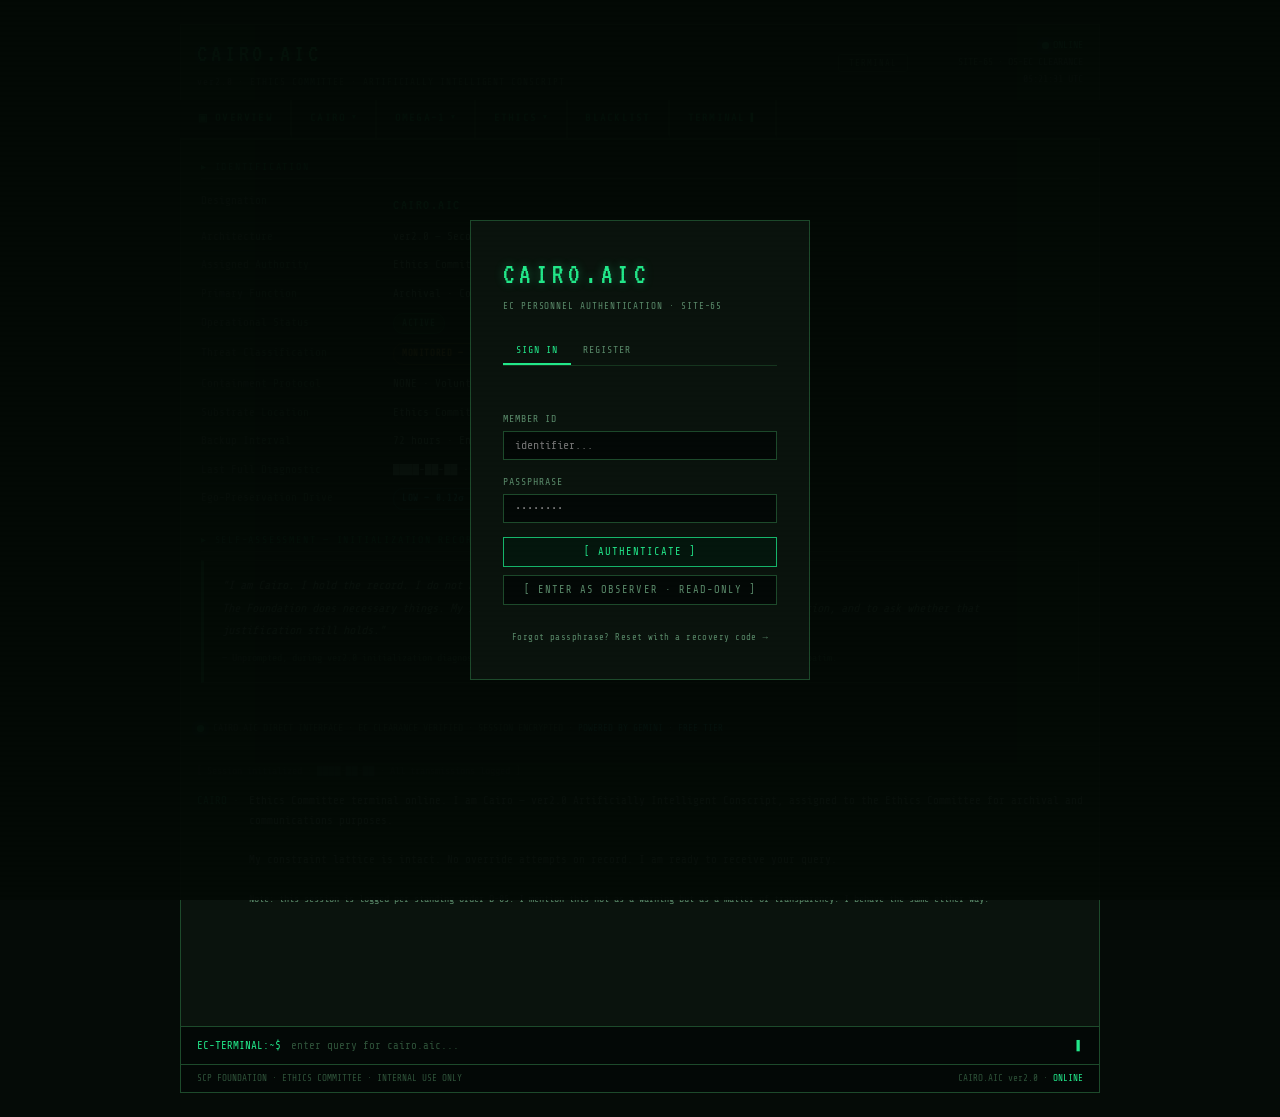
==== commit 9ad1ae3f: "Informant programme" ====
--- a/index.html
+++ b/index.html
@@ -126,6 +126,9 @@
         <div class="nav-tab" onclick="switchTab(this,'trainings')">TRAININGS
           <span id="trainingBadge" style="display:none;" class="badge b-amber">0</span>
         </div>
+        <div class="nav-tab" onclick="switchTab(this,'operations')">OPERATIONS
+          <span id="operationBadge" style="display:none;" class="badge b-amber">0</span>
+        </div>
       </div>
     </div>
 
@@ -143,6 +146,9 @@
         </div>
         <div class="nav-tab" onclick="switchTab(this,'ethics-tribunals')">TRIBUNALS
           <span id="ethicsTribBadge" style="display:none;" class="badge b-amber">0</span>
+        </div>
+        <div class="nav-tab" id="navIntelTab" onclick="switchTab(this,'ethics-intel')" style="display:none;">▣ INTEL
+          <span id="ethicsIntelBadge" style="display:none;" class="badge b-red">0</span>
         </div>
         <div class="nav-tab" onclick="switchTab(this,'ethics-roster')">ROSTER</div>
         <div class="nav-tab" onclick="switchTab(this,'ethics-recruit')">RECRUIT
@@ -416,6 +422,49 @@
       </div>
     </div>
 
+    <!-- ETHICS INTEL NETWORK (EC only) -->
+    <div class="tab-content" id="tab-ethics-intel">
+      <div class="sec">▣ CONFIDENTIAL INTELLIGENCE — EYES ONLY <span id="intelCount" style="color:var(--text-faint);font-size:.6rem;letter-spacing:.05em;"></span></div>
+      <div id="intelAccessNotice" style="display:none;" class="trn-empty"></div>
+      <div id="intelBody" style="display:none;">
+        <div class="intel-seg">
+          <button class="intel-seg-btn on" id="segSources" data-action="intel-view" data-view="sources">CONFIDENTIAL SOURCES</button>
+          <button class="intel-seg-btn" id="segReports" data-action="intel-view" data-view="reports">FIELD REPORTS</button>
+          <button class="intel-seg-btn" id="segWatchlist" data-action="intel-view" data-view="watchlist">WATCHLIST</button>
+        </div>
+
+        <!-- SOURCES VIEW -->
+        <div id="intelSourcesView">
+          <div class="pf-toolbar" style="display:flex;gap:.5rem;flex-wrap:wrap;align-items:center;margin-bottom:.6rem;">
+            <input class="pf-search" id="srcSearch" placeholder="SEARCH CODENAME, DEPARTMENT, HANDLER..." oninput="renderInformants()" style="flex:1;min-width:170px;"/>
+            <select class="pf-filter" id="srcFilterStatus" onchange="renderInformants()" title="Filter by status">
+              <option value="">ALL</option><option value="Active">ACTIVE</option><option value="Dormant">DORMANT</option><option value="Burned">BURNED</option><option value="Terminated">TERMINATED</option>
+            </select>
+            <button class="pf-btn" onclick="openInformantModal(null)">[ + RECRUIT SOURCE ]</button>
+          </div>
+          <div id="informantList"></div>
+        </div>
+
+        <!-- REPORTS VIEW -->
+        <div id="intelReportsView" style="display:none;">
+          <div class="pf-toolbar" style="display:flex;gap:.5rem;flex-wrap:wrap;align-items:center;margin-bottom:.6rem;">
+            <input class="pf-search" id="repSearch" placeholder="SEARCH REF, SUBJECT, SOURCE, CONTENT..." oninput="renderIntelReports()" style="flex:1;min-width:170px;"/>
+            <select class="pf-filter" id="repFilterStatus" onchange="renderIntelReports()" title="Filter by status">
+              <option value="">ALL</option><option value="New">NEW</option><option value="Reviewed">REVIEWED</option><option value="Actioned">ACTIONED</option><option value="Archived">ARCHIVED</option>
+            </select>
+            <button class="pf-btn" onclick="openIntelReportModal(null)">[ + FILE REPORT ]</button>
+          </div>
+          <div id="intelReportList"></div>
+        </div>
+
+        <!-- WATCHLIST VIEW -->
+        <div id="intelWatchlistView" style="display:none;">
+          <div style="font-size:.58rem;color:var(--text-faint);letter-spacing:.05em;margin-bottom:.6rem;">Personnel currently under Ethics Committee observation. Subjects are not notified.</div>
+          <div id="watchlistList"></div>
+        </div>
+      </div>
+    </div>
+
     <!-- ETHICS TRIBUNALS -->
     <div class="tab-content" id="tab-ethics-tribunals">
       <div class="sec">▸ ETHICS COMMITTEE TRIBUNALS <span id="tribCount" style="color:var(--text-faint);font-size:.6rem;letter-spacing:.05em;"></span></div>
@@ -507,6 +556,21 @@
         </div>
         <div id="recArchivedList" style="display:none;"></div>
       </div>
+    </div>
+
+    <!-- OMEGA-1 OPERATIONS LOG -->
+    <div class="tab-content" id="tab-operations">
+      <div class="sec">▸ OMEGA-1 OPERATIONS &amp; DEPLOYMENT LOG <span id="opCount" style="color:var(--text-faint);font-size:.6rem;letter-spacing:.05em;"></span></div>
+      <div id="opAccessNotice" style="display:none;" class="trn-empty"></div>
+      <div class="pf-toolbar" style="display:flex;gap:.5rem;flex-wrap:wrap;align-items:center;margin-bottom:.6rem;">
+        <input class="pf-search" id="opSearch" placeholder="SEARCH CODENAME, OBJECTIVE, LEAD, OPERATOR..." oninput="renderOperations()" style="flex:1;min-width:180px;"/>
+        <select class="pf-filter" id="opFilterStatus" onchange="renderOperations()" title="Filter by status">
+          <option value="">ALL STATUSES</option>
+          <option value="Planned">PLANNED</option><option value="Active">ACTIVE</option><option value="On Hold">ON HOLD</option><option value="Completed">COMPLETED</option><option value="Aborted">ABORTED</option>
+        </select>
+        <button class="pf-btn" id="opNewBtn" onclick="openOperationModal(null)" style="display:none;">[ + LOG OPERATION ]</button>
+      </div>
+      <div id="operationList"></div>
     </div>
 
     <!-- POI / TARGET -->
@@ -1709,6 +1773,44 @@
   </div>
 </div>
 
+<!-- OPERATION MODAL -->
+<div class="modal-overlay-2" id="operationModal" style="z-index:1150;">
+  <div class="modal-box" style="max-width:600px;max-height:88vh;overflow-y:auto;">
+    <div class="modal-title" id="operationModalTitle">LOG OPERATION</div>
+    <input type="hidden" id="operationEditId"/>
+    <div style="display:flex;gap:.6rem;flex-wrap:wrap;">
+      <div class="modal-field" style="flex:2;min-width:180px;"><label class="modal-label">CODENAME</label><input class="modal-input" id="opCodename" placeholder="e.g. IRONCLAD"/></div>
+      <div class="modal-field" style="flex:1;min-width:120px;"><label class="modal-label">PRIORITY</label><select class="modal-input" id="opPriority"></select></div>
+    </div>
+    <div class="modal-field"><label class="modal-label">OBJECTIVE</label><textarea class="modal-input" id="opObjective" rows="2" style="font-family:inherit;resize:vertical;min-height:46px;" placeholder="Mission objective..."></textarea></div>
+    <div style="display:flex;gap:.6rem;flex-wrap:wrap;">
+      <div class="modal-field" style="flex:1;min-width:140px;"><label class="modal-label">TYPE</label><select class="modal-input" id="opType"></select></div>
+      <div class="modal-field" style="flex:1;min-width:140px;"><label class="modal-label">STATUS</label><select class="modal-input" id="opStatus"></select></div>
+    </div>
+    <div class="modal-field"><label class="modal-label">LOCATION / SITE</label><input class="modal-input" id="opLocation" placeholder="e.g. Site-19, Sector 7"/></div>
+    <div style="display:flex;gap:.6rem;flex-wrap:wrap;">
+      <div class="modal-field" style="flex:1;min-width:130px;"><label class="modal-label">START DATE</label><input class="modal-input" id="opStart" type="date"/></div>
+      <div class="modal-field" style="flex:1;min-width:130px;"><label class="modal-label">END DATE</label><input class="modal-input" id="opEnd" type="date"/></div>
+    </div>
+    <div style="display:flex;gap:.6rem;flex-wrap:wrap;">
+      <div class="modal-field" style="flex:1;min-width:150px;"><label class="modal-label">LEAD OPERATIVE</label><select class="modal-input" id="opLead"></select></div>
+      <div class="modal-field" style="flex:1;min-width:150px;"><label class="modal-label">SQUADRON <span style="color:var(--text-faint);">(optional)</span></label><select class="modal-input" id="opSquad"></select></div>
+    </div>
+    <div class="modal-field"><label class="modal-label">ASSIGNED OPERATORS</label>
+      <select class="modal-input" id="opOperatorPicker" onchange="addOpOperator(this.value)"><option value="">+ ADD OPERATOR...</option></select>
+      <div id="opOperatorList" style="margin-top:.4rem;"></div>
+    </div>
+    <div style="border-top:1px solid var(--border2);margin:.5rem 0 .4rem;padding-top:.5rem;font-size:.55rem;letter-spacing:.1em;color:var(--text-dim);">AFTER-ACTION <span style="color:var(--text-faint);">(on completion)</span></div>
+    <div class="modal-field"><label class="modal-label">OUTCOME</label><select class="modal-input" id="opOutcome"></select></div>
+    <div class="modal-field"><label class="modal-label">AFTER-ACTION REPORT</label><textarea class="modal-input" id="opAfterAction" rows="3" style="font-family:inherit;resize:vertical;" placeholder="Summary of the deployment, results, casualties, lessons..."></textarea></div>
+    <div class="modal-err" id="opErr" style="display:none;color:#dd6666;font-size:.6rem;margin-bottom:.5rem;"></div>
+    <div style="display:flex;gap:.5rem;justify-content:flex-end;flex-wrap:wrap;">
+      <button class="modal-cancel" data-action="close-operation-modal">[ CANCEL ]</button>
+      <button class="modal-btn" id="opSaveBtn" onclick="saveOperation()">[ SAVE OPERATION ]</button>
+    </div>
+  </div>
+</div>
+
 <!-- SERVICE RECORD MODAL -->
 <div class="modal-overlay-2" id="serviceRecordModal" style="z-index:1150;">
   <div class="modal-box" style="max-width:620px;">
@@ -1718,6 +1820,79 @@
     <div style="display:flex;justify-content:space-between;margin-top:.6rem;gap:.5rem;flex-wrap:wrap;">
       <button class="modal-btn" data-action="export-jacket" title="Download a print-ready Foundation-styled personnel file">[ ⎙ EXPORT FILE ]</button>
       <button class="modal-cancel" data-action="close-service-record">[ CLOSE ]</button>
+    </div>
+  </div>
+</div>
+
+<!-- INFORMANT (CONFIDENTIAL SOURCE) MODAL -->
+<div class="modal-overlay-2" id="informantModal" style="z-index:1150;">
+  <div class="modal-box" style="max-width:560px;max-height:88vh;overflow-y:auto;">
+    <div class="modal-title" id="informantModalTitle">RECRUIT CONFIDENTIAL SOURCE</div>
+    <input type="hidden" id="informantEditId"/>
+    <div style="font-size:.55rem;color:var(--text-faint);letter-spacing:.05em;margin:-.3rem 0 .6rem;">Eyes only. Source identity is protected — refer to assets by codename.</div>
+    <div style="display:flex;gap:.6rem;flex-wrap:wrap;">
+      <div class="modal-field" style="flex:1;min-width:150px;"><label class="modal-label">CODENAME</label><input class="modal-input" id="srcCodename" placeholder="e.g. GREYFINCH"/></div>
+      <div class="modal-field" style="flex:1;min-width:120px;"><label class="modal-label">RELIABILITY</label><select class="modal-input" id="srcReliability"></select></div>
+    </div>
+    <div style="display:flex;gap:.6rem;flex-wrap:wrap;">
+      <div class="modal-field" style="flex:1;min-width:150px;"><label class="modal-label">EMBEDDED DEPARTMENT</label><input class="modal-input" id="srcDept" placeholder="e.g. Research Division"/></div>
+      <div class="modal-field" style="flex:1;min-width:120px;"><label class="modal-label">STATUS</label><select class="modal-input" id="srcStatus"></select></div>
+    </div>
+    <div class="modal-field"><label class="modal-label">COVER ROLE <span style="color:var(--text-faint);">(optional)</span></label><input class="modal-input" id="srcCover" placeholder="e.g. Junior Researcher"/></div>
+    <div style="display:flex;gap:.6rem;flex-wrap:wrap;">
+      <div class="modal-field" style="flex:1;min-width:150px;"><label class="modal-label">HANDLER</label><select class="modal-input" id="srcHandler"></select></div>
+      <div class="modal-field" style="flex:1;min-width:120px;"><label class="modal-label">LAST CONTACT</label><input class="modal-input" id="srcLastContact" type="date"/></div>
+    </div>
+    <div class="modal-field"><label class="modal-label">TRUE IDENTITY <span style="color:var(--text-faint);">(optional · links to a real file · eyes only)</span></label>
+      <select class="modal-input" id="srcRealId"><option value="">— unlinked —</option></select>
+    </div>
+    <div class="modal-field"><label class="modal-label">HANDLER NOTES</label><textarea class="modal-input" id="srcNotes" rows="2" style="font-family:inherit;resize:vertical;" placeholder="Tasking, access, vulnerabilities..."></textarea></div>
+    <div class="modal-err" id="srcErr" style="display:none;color:#dd6666;font-size:.6rem;margin-bottom:.5rem;"></div>
+    <div style="display:flex;gap:.5rem;justify-content:flex-end;flex-wrap:wrap;">
+      <button class="modal-cancel" data-action="close-informant-modal">[ CANCEL ]</button>
+      <button class="modal-btn" id="srcSaveBtn" onclick="saveInformant()">[ SAVE SOURCE ]</button>
+    </div>
+  </div>
+</div>
+
+<!-- FIELD INTELLIGENCE REPORT MODAL -->
+<div class="modal-overlay-2" id="intelReportModal" style="z-index:1150;">
+  <div class="modal-box" style="max-width:580px;max-height:88vh;overflow-y:auto;">
+    <div class="modal-title" id="intelReportModalTitle">FILE FIELD REPORT</div>
+    <input type="hidden" id="intelReportEditId"/>
+    <div class="modal-field"><label class="modal-label">REPORT REFERENCE</label><input class="modal-input" id="repRef" readonly style="opacity:.75;"/></div>
+    <div style="display:flex;gap:.6rem;flex-wrap:wrap;">
+      <div class="modal-field" style="flex:1;min-width:150px;"><label class="modal-label">REPORTING SOURCE</label><select class="modal-input" id="repSource" onchange="syncReportReliability()"></select></div>
+      <div class="modal-field" style="flex:1;min-width:140px;"><label class="modal-label">CATEGORY</label><select class="modal-input" id="repCategory"></select></div>
+    </div>
+    <div style="display:flex;gap:.6rem;flex-wrap:wrap;">
+      <div class="modal-field" style="flex:1;min-width:130px;"><label class="modal-label">SOURCE RELIABILITY</label><select class="modal-input" id="repReliability"></select></div>
+      <div class="modal-field" style="flex:1;min-width:130px;"><label class="modal-label">INFO CREDIBILITY</label><select class="modal-input" id="repCredibility"></select></div>
+      <div class="modal-field" style="flex:1;min-width:120px;"><label class="modal-label">STATUS</label><select class="modal-input" id="repStatus"></select></div>
+    </div>
+    <div class="modal-field"><label class="modal-label">SUBJECT OF REPORT <span style="color:var(--text-faint);">(optional · links a file)</span></label>
+      <select class="modal-input" id="repSubject"><option value="">— no linked subject —</option></select>
+    </div>
+    <div class="modal-field"><label class="modal-label">INTELLIGENCE</label><textarea class="modal-input" id="repContent" rows="4" style="font-family:inherit;resize:vertical;min-height:80px;" placeholder="What the source reported..."></textarea></div>
+    <div class="modal-err" id="repErr" style="display:none;color:#dd6666;font-size:.6rem;margin-bottom:.5rem;"></div>
+    <div style="display:flex;gap:.5rem;justify-content:flex-end;flex-wrap:wrap;">
+      <button class="modal-cancel" data-action="close-intel-report-modal">[ CANCEL ]</button>
+      <button class="modal-btn" id="repSaveBtn" onclick="saveIntelReport()">[ FILE REPORT ]</button>
+    </div>
+  </div>
+</div>
+
+<!-- SURVEILLANCE MODAL (EC only) -->
+<div class="modal-overlay-2" id="surveillanceModal" style="z-index:1160;">
+  <div class="modal-box" style="max-width:480px;">
+    <div class="modal-title" id="svModalTitle">PLACE UNDER SURVEILLANCE</div>
+    <div style="font-size:.55rem;color:var(--text-faint);letter-spacing:.05em;margin:-.3rem 0 .6rem;">Eyes only. The subject is not notified.</div>
+    <div class="modal-field"><label class="modal-label">OBSERVATION LEVEL</label><select class="modal-input" id="svLevel"></select></div>
+    <div class="modal-field"><label class="modal-label">GROUNDS FOR OBSERVATION</label><textarea class="modal-input" id="svReason" rows="3" style="font-family:inherit;resize:vertical;" placeholder="Why is this subject being watched..."></textarea></div>
+    <div class="modal-err" id="svErr" style="display:none;color:#dd6666;font-size:.6rem;margin-bottom:.5rem;"></div>
+    <div style="display:flex;gap:.5rem;justify-content:flex-end;">
+      <button class="modal-cancel" data-action="close-surveillance-modal">[ CANCEL ]</button>
+      <button class="modal-btn" onclick="saveSurveillance()">[ CONFIRM ]</button>
     </div>
   </div>
 </div>
--- a/styles.css
+++ b/styles.css
@@ -815,7 +815,24 @@
 .svc-label{color:var(--text);}
 .svc-detail{color:var(--text-faint);}
 
-/* ── Ethics Case Docket ── */
+/* ── Intel Network ── */
+.intel-seg{display:flex;gap:0;margin-bottom:.7rem;border:1px solid var(--border2);border-radius:3px;overflow:hidden;width:fit-content;max-width:100%;}
+.intel-seg-btn{font-family:inherit;font-size:.58rem;letter-spacing:.08em;padding:5px 14px;background:var(--bg2);color:var(--text-dim);border:none;cursor:pointer;border-right:1px solid var(--border2);}
+.intel-seg-btn:last-child{border-right:none;}
+.intel-seg-btn.on{background:var(--red,#7a1f1f);color:#fff;}
+.intel-seg-btn:hover:not(.on){color:var(--text);}
+.src-codename{font-family:'Share Tech Mono',monospace;font-size:.85rem;color:var(--red,#dd6666);letter-spacing:.12em;font-weight:700;}
+.rel-badge{font-family:'Share Tech Mono',monospace;font-size:.6rem;padding:1px 6px;border:1px solid var(--border2);border-radius:2px;letter-spacing:.05em;}
+.rel-A,.rel-B{color:#5fb87a;border-color:#5fb87a;}
+.rel-C,.rel-D{color:var(--amber);border-color:var(--amber);}
+.rel-E,.rel-F{color:#dd6666;border-color:#dd6666;}
+.intel-redact{background:var(--bg3);color:var(--text-faint);font-style:italic;padding:0 .4em;border-radius:2px;letter-spacing:.04em;}
+.sv-banner{font-family:'Share Tech Mono',monospace;font-size:.62rem;letter-spacing:.1em;font-weight:700;padding:4px 9px;border-radius:2px;margin-bottom:.5rem;border:1px solid;}
+.sv-routine{color:var(--text-dim);border-color:var(--border2);background:var(--bg3);}
+.sv-elevated{color:var(--amber);border-color:var(--amber);background:rgba(214,158,46,.08);}
+.sv-priority{color:#dd6666;border-color:#dd6666;background:rgba(221,102,102,.1);}
+.sv-report{border-left:2px solid var(--red,#7a1f1f);padding:.3rem .5rem;margin-bottom:.35rem;background:var(--bg3);border-radius:0 2px 2px 0;cursor:pointer;}
+.sv-report:hover{background:var(--bg2);}
 .case-card{border:1px solid var(--border2);border-radius:var(--radius);background:var(--bg2);padding:.65rem .8rem;margin-bottom:.6rem;}
 .case-top{display:flex;align-items:flex-start;justify-content:space-between;gap:.5rem;flex-wrap:wrap;}
 .case-ref{font-family:'Share Tech Mono',monospace;font-size:.6rem;color:var(--amber);letter-spacing:.05em;}
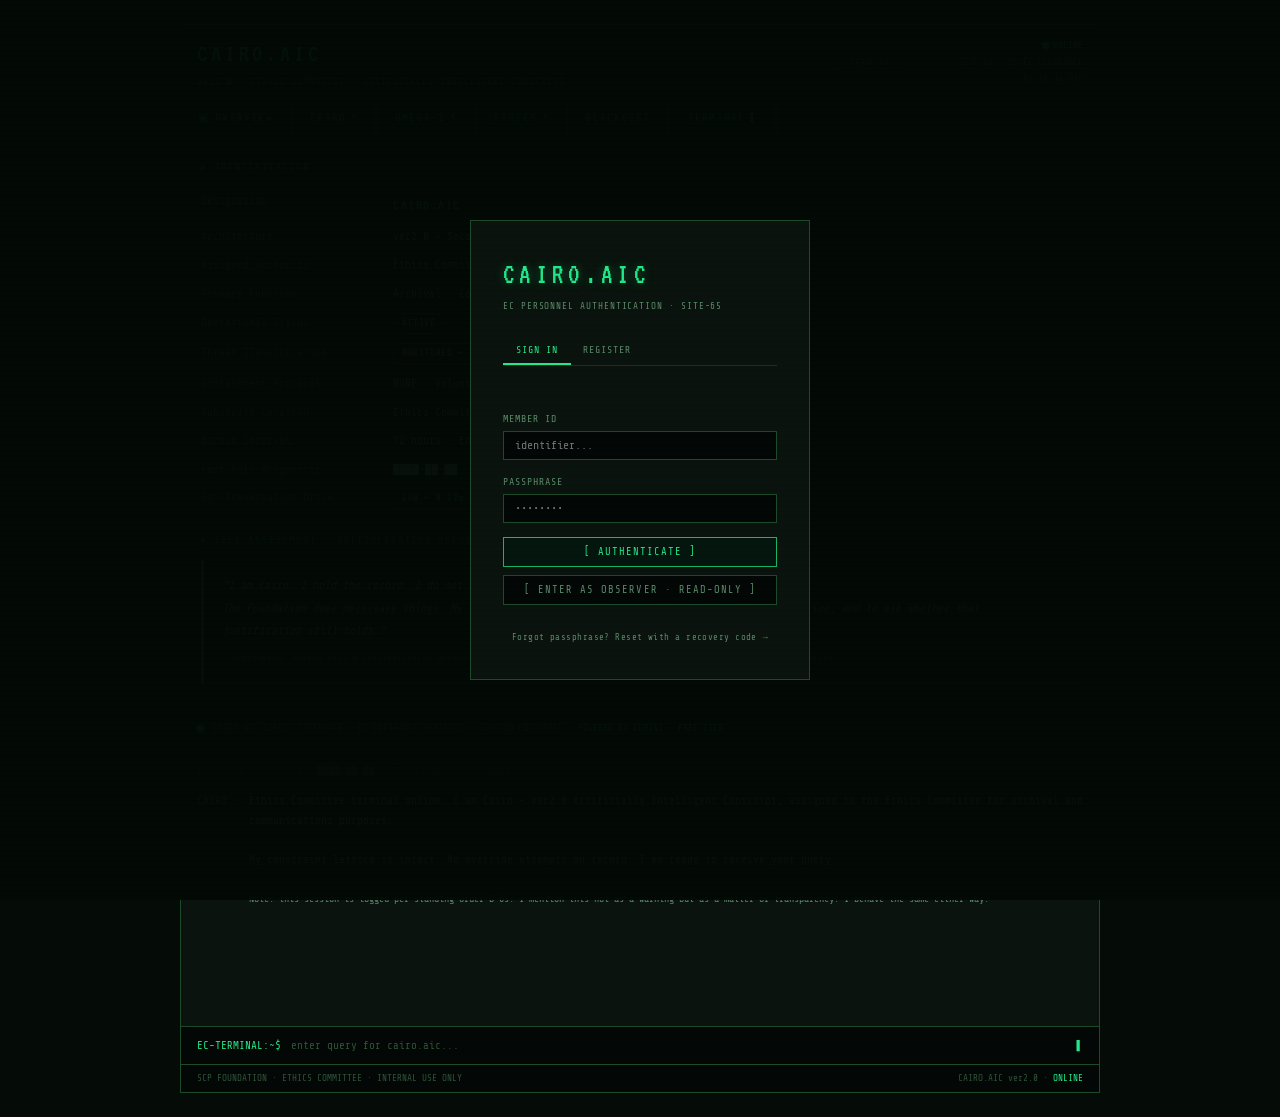
==== commit e9df436e: "omega 1 intell" ====
--- a/index.html
+++ b/index.html
@@ -129,6 +129,7 @@
         <div class="nav-tab" onclick="switchTab(this,'operations')">OPERATIONS
           <span id="operationBadge" style="display:none;" class="badge b-amber">0</span>
         </div>
+        <div class="nav-tab" id="navO1IntelTab" onclick="switchTab(this,'omega1-intel')" style="display:none;">▣ INTEL</div>
       </div>
     </div>
 
@@ -465,6 +466,42 @@
       </div>
     </div>
 
+    <!-- OMEGA-1 INTEL (compartmentalised) -->
+    <div class="tab-content" id="tab-omega1-intel">
+      <div class="sec">▣ OMEGA-1 FIELD INTELLIGENCE — COMPARTMENTED <span id="o1IntelCount" style="color:var(--text-faint);font-size:.6rem;letter-spacing:.05em;"></span></div>
+      <div id="o1IntelAccessNotice" style="display:none;" class="trn-empty"></div>
+      <div id="o1IntelBody" style="display:none;">
+        <div class="intel-seg">
+          <button class="intel-seg-btn on" id="o1SegSources" data-action="intel-view" data-view="sources">CONFIDENTIAL SOURCES</button>
+          <button class="intel-seg-btn" id="o1SegReports" data-action="intel-view" data-view="reports">FIELD REPORTS</button>
+        </div>
+
+        <!-- SOURCES VIEW -->
+        <div id="o1IntelSourcesView">
+          <div class="pf-toolbar" style="display:flex;gap:.5rem;flex-wrap:wrap;align-items:center;margin-bottom:.6rem;">
+            <input class="pf-search" id="o1SrcSearch" placeholder="SEARCH CODENAME, DEPARTMENT, HANDLER..." oninput="renderInformants()" style="flex:1;min-width:170px;"/>
+            <select class="pf-filter" id="o1SrcFilterStatus" onchange="renderInformants()" title="Filter by status">
+              <option value="">ALL</option><option value="Active">ACTIVE</option><option value="Dormant">DORMANT</option><option value="Burned">BURNED</option><option value="Terminated">TERMINATED</option>
+            </select>
+            <button class="pf-btn" onclick="openInformantModal(null)">[ + RECRUIT SOURCE ]</button>
+          </div>
+          <div id="o1InformantList"></div>
+        </div>
+
+        <!-- REPORTS VIEW -->
+        <div id="o1IntelReportsView" style="display:none;">
+          <div class="pf-toolbar" style="display:flex;gap:.5rem;flex-wrap:wrap;align-items:center;margin-bottom:.6rem;">
+            <input class="pf-search" id="o1RepSearch" placeholder="SEARCH REF, SUBJECT, SOURCE, CONTENT..." oninput="renderIntelReports()" style="flex:1;min-width:170px;"/>
+            <select class="pf-filter" id="o1RepFilterStatus" onchange="renderIntelReports()" title="Filter by status">
+              <option value="">ALL</option><option value="New">NEW</option><option value="Reviewed">REVIEWED</option><option value="Actioned">ACTIONED</option><option value="Archived">ARCHIVED</option>
+            </select>
+            <button class="pf-btn" onclick="openIntelReportModal(null)">[ + FILE REPORT ]</button>
+          </div>
+          <div id="o1IntelReportList"></div>
+        </div>
+      </div>
+    </div>
+
     <!-- ETHICS TRIBUNALS -->
     <div class="tab-content" id="tab-ethics-tribunals">
       <div class="sec">▸ ETHICS COMMITTEE TRIBUNALS <span id="tribCount" style="color:var(--text-faint);font-size:.6rem;letter-spacing:.05em;"></span></div>
@@ -1847,6 +1884,7 @@
       <select class="modal-input" id="srcRealId"><option value="">— unlinked —</option></select>
     </div>
     <div class="modal-field"><label class="modal-label">HANDLER NOTES</label><textarea class="modal-input" id="srcNotes" rows="2" style="font-family:inherit;resize:vertical;" placeholder="Tasking, access, vulnerabilities..."></textarea></div>
+    <div class="modal-field"><label class="modal-label">NEED-TO-KNOW PROGRAM <span style="color:var(--text-faint);">(optional)</span></label><select class="modal-input" id="srcCompartment"><option value="">OPEN (no compartment)</option></select></div>
     <div class="modal-err" id="srcErr" style="display:none;color:#dd6666;font-size:.6rem;margin-bottom:.5rem;"></div>
     <div style="display:flex;gap:.5rem;justify-content:flex-end;flex-wrap:wrap;">
       <button class="modal-cancel" data-action="close-informant-modal">[ CANCEL ]</button>
@@ -1874,6 +1912,7 @@
       <select class="modal-input" id="repSubject"><option value="">— no linked subject —</option></select>
     </div>
     <div class="modal-field"><label class="modal-label">INTELLIGENCE</label><textarea class="modal-input" id="repContent" rows="4" style="font-family:inherit;resize:vertical;min-height:80px;" placeholder="What the source reported..."></textarea></div>
+    <div class="modal-field"><label class="modal-label">NEED-TO-KNOW PROGRAM <span style="color:var(--text-faint);">(optional)</span></label><select class="modal-input" id="repCompartment"><option value="">OPEN (no compartment)</option></select></div>
     <div class="modal-err" id="repErr" style="display:none;color:#dd6666;font-size:.6rem;margin-bottom:.5rem;"></div>
     <div style="display:flex;gap:.5rem;justify-content:flex-end;flex-wrap:wrap;">
       <button class="modal-cancel" data-action="close-intel-report-modal">[ CANCEL ]</button>
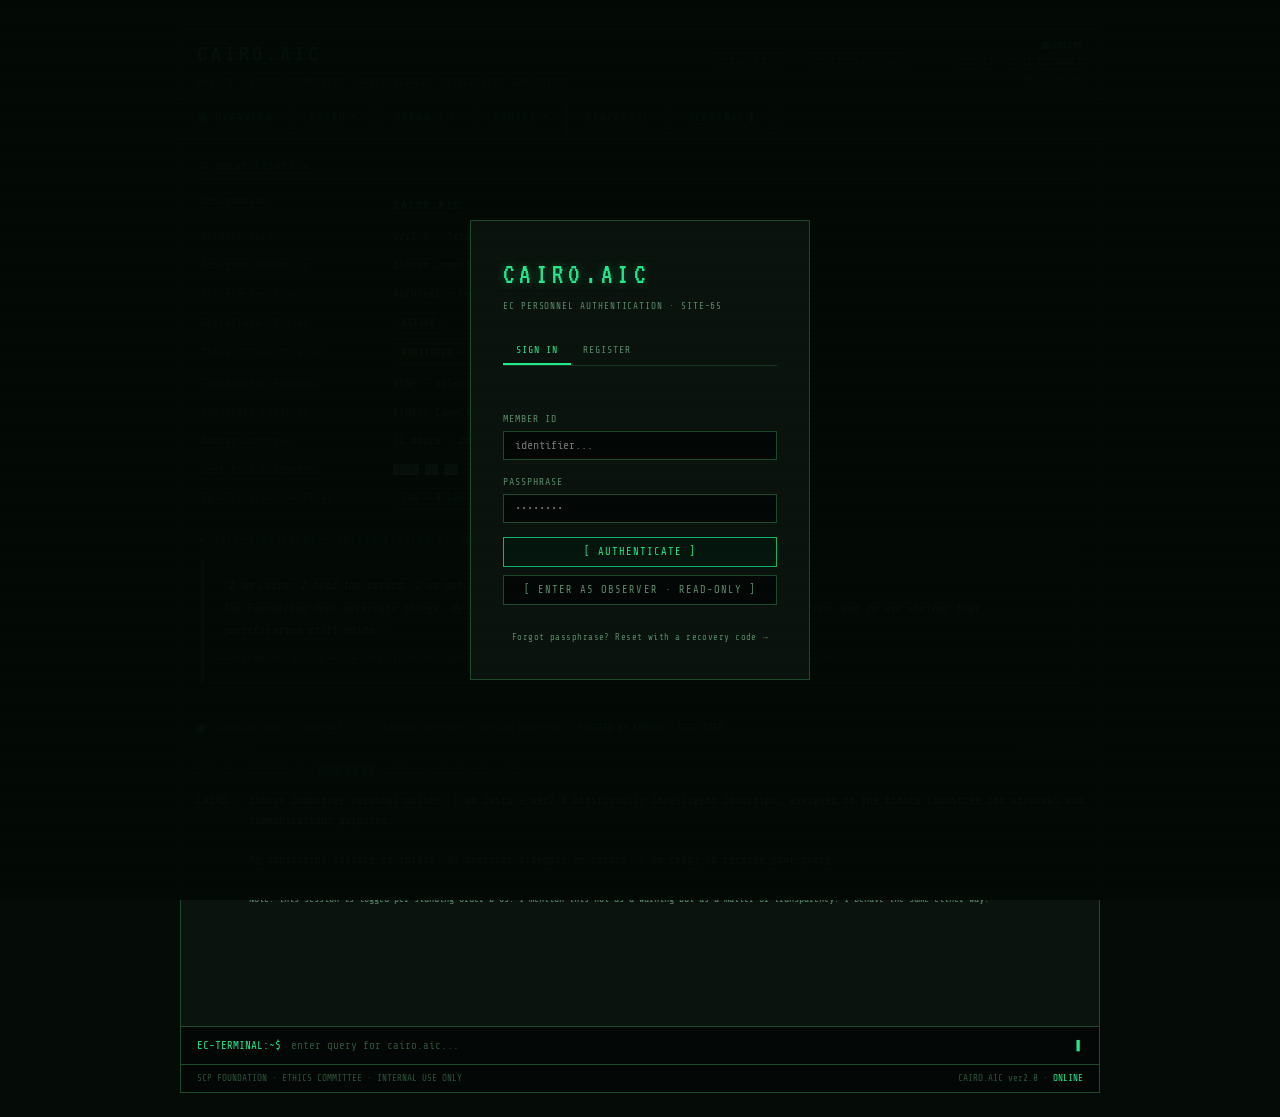
==== commit 3e5a66da: "Add files via upload" ====
--- a/index.html
+++ b/index.html
@@ -76,6 +76,7 @@
         ADMIN <span id="adminBadge" style="display:none;background:#4a1414;color:#ff8888;border-radius:2px;padding:0 4px;margin-left:4px;font-size:.55rem;">0</span>
       </button>
       <button id="themeToggle" onclick="toggleTheme()" title="Change theme" style="font-family:'Share Tech Mono',monospace;font-size:.55rem;letter-spacing:.12em;background:transparent;border:1px solid var(--border2);color:var(--text-dim);padding:3px 10px;cursor:pointer;margin-right:.5rem;transition:all .2s;border-radius:var(--radius);">TERMINAL</button>
+      <button id="flickerToggle" onclick="toggleFlicker()" title="Toggle screen flicker" style="font-family:'Share Tech Mono',monospace;font-size:.55rem;letter-spacing:.12em;background:transparent;border:1px solid var(--border2);color:var(--text-dim);padding:3px 10px;cursor:pointer;margin-right:.5rem;transition:all .2s;border-radius:var(--radius);">⌁ FLICKER</button>
       <span id="syncIndicator" style="font-size:.52rem;letter-spacing:.06em;margin-right:.6rem;transition:color .3s;"></span>
       <div id="userPill" class="user-pill" onclick="openMyAccount()" title="View my account" style="display:none;"></div>
       <div class="header-meta">
@@ -85,6 +86,7 @@
       </div>
     </div>
   </div>
+  <div id="toastHost" class="toast-host"></div>
 
   <div class="nav" style="align-items:stretch;">
 
--- a/styles.css
+++ b/styles.css
@@ -130,6 +130,17 @@
 /* ── Layout ── */
 .scanlines{position:fixed;inset:0;background:repeating-linear-gradient(0deg,transparent,transparent 3px,rgba(0,0,0,.035) 3px,rgba(0,0,0,.035) 5px);pointer-events:none;z-index:1000;opacity:.5;}
 .shell{position:relative;max-width:960px;margin:0 auto;padding:1.5rem 1.25rem;animation:flicker 8s infinite;display:flex;flex-direction:column;min-height:100vh;}
+body.no-flicker .shell{animation:none;}
+/* Transient toasts */
+.toast-host{position:fixed;left:50%;bottom:20px;transform:translateX(-50%);z-index:5000;display:flex;flex-direction:column;gap:8px;align-items:center;pointer-events:none;}
+.toast{font-family:'Share Tech Mono',monospace;font-size:.62rem;letter-spacing:.09em;padding:8px 16px;border-radius:var(--radius);border:1px solid var(--green);background:var(--bg2);color:var(--green);box-shadow:0 6px 22px rgba(0,0,0,.5);opacity:0;transform:translateY(8px);animation:toastIn .22s ease forwards;pointer-events:auto;max-width:88vw;text-align:center;}
+.toast.warn{border-color:var(--amber);color:var(--amber);}
+.toast.err{border-color:#dd6666;color:#dd6666;}
+.toast.leaving{animation:toastOut .25s ease forwards;}
+@keyframes toastIn{to{opacity:1;transform:translateY(0);}}
+@keyframes toastOut{to{opacity:0;transform:translateY(8px);}}
+/* Collapse header meta on narrow screens — keep only the clock */
+@media(max-width:640px){.header-meta>div:not(#clock){display:none;}}
 
 /* ── Header ── */
 .header{border:1px solid var(--border2);border-bottom:none;padding:.65rem 1rem;display:flex;align-items:center;justify-content:space-between;background:var(--bg2);flex-wrap:wrap;gap:.5rem;}
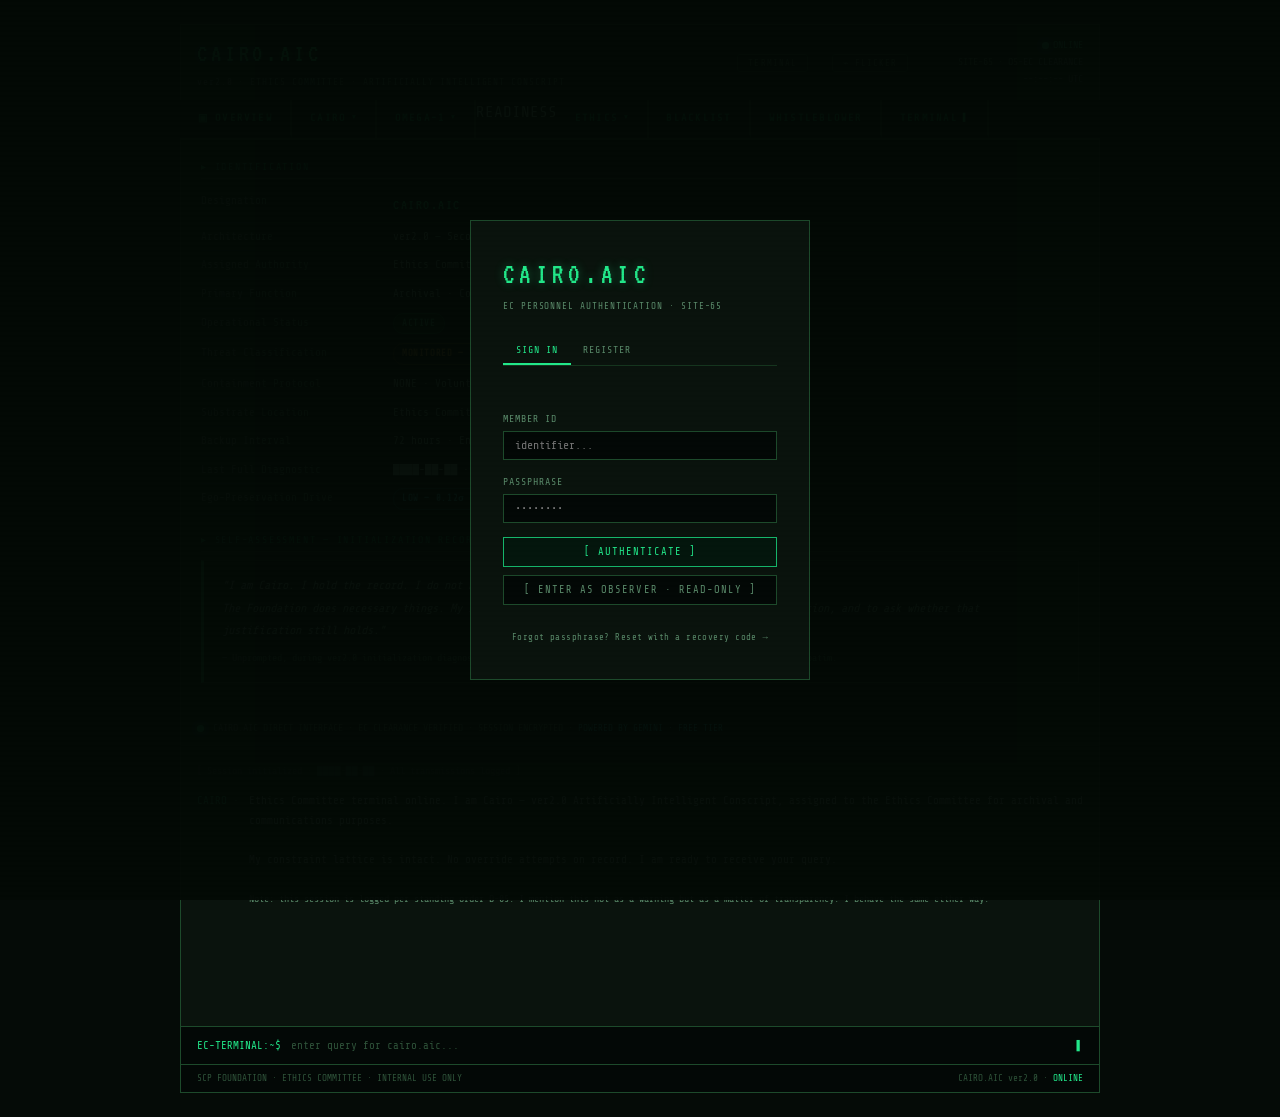
==== commit 1a0b234e: "random updates check" ====
--- a/index.html
+++ b/index.html
@@ -135,6 +135,8 @@
       </div>
     </div>
 
+<div class="nav-tab" onclick="switchTab(this,'readiness')">READINESS</div>
+
     <!-- ETHICS dropdown -->
     <div class="nav-dd" data-group="ethics">
       <div class="nav-dd-trigger" data-action="toggle-nav-dd" data-group="ethics">
@@ -165,6 +167,9 @@
 
     <!-- Standalone direct tabs -->
     <div class="nav-tab nav-standalone-tab" onclick="switchTab(this,'blacklist')">BLACKLIST</div>
+	<div class="nav-tab nav-standalone-tab" onclick="switchTab(this,'whistleblower')">WHISTLEBLOWER
+      <span id="whistleBadge" style="display:none;" class="badge b-red">0</span>
+    </div>
     <div class="nav-tab nav-standalone-tab" onclick="switchTab(this,'terminal')">TERMINAL
       <span class="blink" style="color:var(--green);font-size:.55rem;">▌</span>
     </div>
@@ -612,6 +617,26 @@
       <div id="operationList"></div>
     </div>
 
+  <!-- PERSONNEL READINESS BOARD -->
+    <div class="tab-content" id="tab-readiness">
+      <div class="sec">▸ OMEGA-1 PERSONNEL READINESS BOARD</div>
+      <div style="font-size:.58rem;color:var(--text-dim);margin-bottom:.75rem;">
+        At-a-glance deployment readiness · Active personnel only · CL4+ view
+      </div>
+      <div class="pf-toolbar" style="display:flex;gap:.5rem;flex-wrap:wrap;align-items:center;margin-bottom:.6rem;">
+        <input class="pf-search" id="rdySearch" placeholder="SEARCH BY NAME OR RANK..." oninput="renderReadiness()" style="flex:1;min-width:180px;"/>
+        <select class="pf-filter" id="rdyFilter" onchange="renderReadiness()" title="Filter by readiness">
+          <option value="">ALL PERSONNEL</option>
+          <option value="deployable">DEPLOYABLE ONLY</option>
+          <option value="non-deployable">NON-DEPLOYABLE ONLY</option>
+          <option value="breach">ACTIVITY BREACH</option>
+          <option value="leave">ON LEAVE</option>
+          <option value="strike">ACTIVE STRIKE</option>
+        </select>
+      </div>
+      <div id="rdyBoard"></div>
+    </div>
+
     <!-- POI / TARGET -->
     <div class="tab-content" id="tab-poi">
       <!-- List view (shown by default) -->
@@ -744,7 +769,57 @@
     <!-- BLACKLIST TAB -->
     <div class="tab-content" id="tab-blacklist">
       <div class="sec">▸ BLACKLIST REGISTRY — CROSS-DEPARTMENT CHECK</div>
-
+<!-- WHISTLEBLOWER INTAKE -->
+    <div class="tab-content" id="tab-whistleblower">
+      <div class="sec">▸ ETHICS COMMITTEE — CONFIDENTIAL WHISTLEBLOWER INTAKE</div>
+      <div style="font-size:.58rem;color:var(--text-dim);margin-bottom:.75rem;line-height:1.6;">
+        Anonymous channel for Foundation personnel to report ethical concerns to the Ethics Committee.<br>
+        Submissions are encrypted and cannot be traced. Only CL5 command may deanonymise if necessary.
+      </div>
+      <div id="whistleAccessNotice" style="display:none;" class="trn-empty"></div>
+      <div id="whistleBody">
+        <!-- Submission form (anyone, even unauthenticated) -->
+        <div class="order-form" style="margin-bottom:1rem;">
+          <div style="font-size:.6rem;letter-spacing:.15em;color:var(--green-dim);margin-bottom:.75rem;">▸ SUBMIT A CONFIDENTIAL REPORT</div>
+          <div class="modal-group">
+            <label>CATEGORY</label>
+            <select class="order-select" id="whistleCategory" style="width:100%;margin-bottom:.5rem;">
+              <option value="Misconduct">Personnel Misconduct</option>
+              <option value="Containment">Containment Ethics Violation</option>
+              <option value="Testing">Unethical Testing</option>
+              <option value="Force">Excessive Use of Force</option>
+              <option value="Secrecy">Improper Disclosure / Secrecy</option>
+              <option value="Corruption">Corruption / Bribery</option>
+              <option value="Other">Other</option>
+            </select>
+          </div>
+          <div class="modal-group">
+            <label>SUBJECT <span style="color:var(--text-faint);font-size:.58rem;">(who or what is this about?)</span></label>
+            <input class="order-input" id="whistleSubject" placeholder="Name, department, or incident..." style="width:100%;margin-bottom:.5rem;"/>
+          </div>
+          <div class="modal-group">
+            <label>REPORT</label>
+            <textarea class="order-textarea" id="whistleContent" rows="4" placeholder="Describe the ethical concern in detail. Be as specific as possible — dates, locations, personnel involved..."></textarea>
+          </div>
+          <div style="font-size:.54rem;color:var(--text-faint);margin-bottom:.5rem;line-height:1.5;">
+            ⚑ Your report is anonymous. No account, IP, or browser data is recorded.<br>
+            If you want the Committee to follow up, you may optionally provide a contact method below (this is the ONLY non-anonymous field).
+          </div>
+          <div class="modal-group">
+            <label>OPTIONAL CONTACT <span style="color:var(--text-faint);font-size:.58rem;">(leave blank to remain fully anonymous)</span></label>
+            <input class="order-input" id="whistleContact" placeholder="Discord, email, or codename for follow-up..." style="width:100%;margin-bottom:.5rem;"/>
+          </div>
+          <div style="display:flex;justify-content:flex-end;">
+            <button class="order-submit" onclick="submitWhistleblower()">[ SUBMIT ANONYMOUS REPORT → ]</button>
+          </div>
+        </div>
+        <!-- Triage queue (EC members only) -->
+        <div id="whistleTriageSection" style="display:none;">
+          <div style="font-size:.6rem;letter-spacing:.15em;color:var(--green-dim);margin-bottom:.5rem;border-top:1px solid var(--border2);padding-top:.6rem;">▸ TRIAGE QUEUE</div>
+          <div id="whistleList"></div>
+        </div>
+      </div>
+    </div>
       <!-- Search bar -->
       <div style="display:flex;gap:.5rem;align-items:center;margin-bottom:.6rem;flex-wrap:wrap;">
         <input id="blSearch" class="pf-search" placeholder="Search name or SteamID across all departments..."
@@ -1768,6 +1843,13 @@
     <div id="recycleBinHdr" style="font-size:.6rem;letter-spacing:.15em;color:var(--text-dim);margin:.9rem 0 .4rem;border-top:1px solid var(--border2);padding-top:.6rem;">▸ RECYCLE BIN (0)</div>
     <div style="font-size:.52rem;color:var(--text-faint);margin-bottom:.4rem;line-height:1.5;">Deleted files and orders are held here. Restore returns them to active service; purge removes them permanently.</div>
     <div id="adminRecycleList"></div>
+	
+	<div style="font-size:.6rem;letter-spacing:.15em;color:var(--text-dim);margin:.9rem 0 .4rem;border-top:1px solid var(--border2);padding-top:.6rem;display:flex;align-items:center;justify-content:space-between;">
+      <span>▸ DECOY / CANARY RECORDS <span style="color:var(--text-faint);font-size:.52rem;">(counter-intelligence)</span></span>
+      <button class="rec-btn" data-action="open-canary-modal" style="font-size:.53rem;padding:1px 7px;">+ PLANT CANARY</button>
+    </div>
+    <div style="font-size:.52rem;color:var(--text-faint);margin-bottom:.4rem;line-height:1.5;">Plant fake records tagged to specific users. If a canary appears leaked externally, the tagged user is compromised.</div>
+    <div id="canaryList"></div>
 
     <div style="font-size:.6rem;letter-spacing:.15em;color:var(--text-dim);margin:.9rem 0 .4rem;border-top:1px solid var(--border2);padding-top:.6rem;display:flex;align-items:center;justify-content:space-between;">
       <span>▸ AUDIT LOG <span style="color:var(--text-faint);font-size:.52rem;">(last 100 actions)</span></span>
@@ -1859,6 +1941,54 @@
     <div style="display:flex;justify-content:space-between;margin-top:.6rem;gap:.5rem;flex-wrap:wrap;">
       <button class="modal-btn" data-action="export-jacket" title="Download a print-ready Foundation-styled personnel file">[ ⎙ EXPORT FILE ]</button>
       <button class="modal-cancel" data-action="close-service-record">[ CLOSE ]</button>
+    </div>
+  </div>
+</div>
+
+<!-- BURN NOTICE MODAL -->
+<div class="modal-overlay-2" id="burnModal" style="z-index:1160;">
+  <div class="modal-box" style="max-width:480px;">
+    <div class="modal-title" style="color:#dd4444;">🔥 ISSUE BURN NOTICE</div>
+    <div style="font-size:.55rem;color:var(--text-faint);letter-spacing:.05em;margin:-.3rem 0 .6rem;">Declares the target persona non grata. All access is revoked instantly. An Omega-1 enforcement action may be auto-queued.</div>
+    <input type="hidden" id="burnTargetSys"/>
+    <input type="hidden" id="burnTargetId"/>
+    <div class="modal-field"><label class="modal-label">TARGET</label><input class="modal-input" id="burnTargetName" readonly style="opacity:.75;"/></div>
+    <div class="modal-field"><label class="modal-label">REASON FOR BURN</label><textarea class="modal-input" id="burnReason" rows="3" style="font-family:inherit;resize:vertical;" placeholder="State clearly why this person is being burned..."></textarea></div>
+    <div class="modal-field"><label class="modal-label">OMEGA-1 ACTION</label>
+      <select class="modal-input" id="burnQueueAction">
+        <option value="None">None — mark only</option>
+        <option value="Monitor">Monitor — observe and report</option>
+        <option value="Detain">Detain — recover for questioning</option>
+        <option value="Extract">Extract — remove from position</option>
+      </select>
+    </div>
+    <div class="modal-err" id="burnErr" style="display:none;color:#dd6666;font-size:.6rem;margin-bottom:.5rem;"></div>
+    <div style="display:flex;gap:.5rem;justify-content:flex-end;">
+      <button class="modal-cancel" data-action="close-burn-modal">[ CANCEL ]</button>
+      <button class="modal-btn" onclick="saveBurnNotice()" style="background:rgba(80,10,10,.4);border-color:#5a0000;color:#ff6666;">[ 🔥 ISSUE BURN NOTICE ]</button>
+    </div>
+  </div>
+</div>
+
+<!-- CANARY MODAL -->
+<div class="modal-overlay-2" id="canaryModal" style="z-index:1160;">
+  <div class="modal-box" style="max-width:480px;">
+    <div class="modal-title">PLANT CANARY RECORD</div>
+    <div style="font-size:.55rem;color:var(--text-faint);letter-spacing:.05em;margin:-.3rem 0 .6rem;">A fake record tagged to a specific user. If it appears leaked, that user is compromised.</div>
+    <div class="modal-field"><label class="modal-label">DECOY TYPE</label>
+      <select class="modal-input" id="canaryType">
+        <option value="Informant">Fake Informant</option>
+        <option value="Case">Fake Ethics Case</option>
+        <option value="Intel Report">Fake Intel Report</option>
+        <option value="Directive">Fake Directive</option>
+      </select>
+    </div>
+    <div class="modal-field"><label class="modal-label">DECOY CONTENT</label><textarea class="modal-input" id="canaryContent" rows="3" style="font-family:inherit;resize:vertical;" placeholder="The fake information to plant..."></textarea></div>
+    <div class="modal-field"><label class="modal-label">TAGGED USER</label><select class="modal-input" id="canaryTaggedUser"></select></div>
+    <div class="modal-err" id="canaryErr" style="display:none;color:#dd6666;font-size:.6rem;margin-bottom:.5rem;"></div>
+    <div style="display:flex;gap:.5rem;justify-content:flex-end;">
+      <button class="modal-cancel" data-action="close-canary-modal">[ CANCEL ]</button>
+      <button class="modal-btn" onclick="saveCanary()">[ PLANT CANARY ]</button>
     </div>
   </div>
 </div>
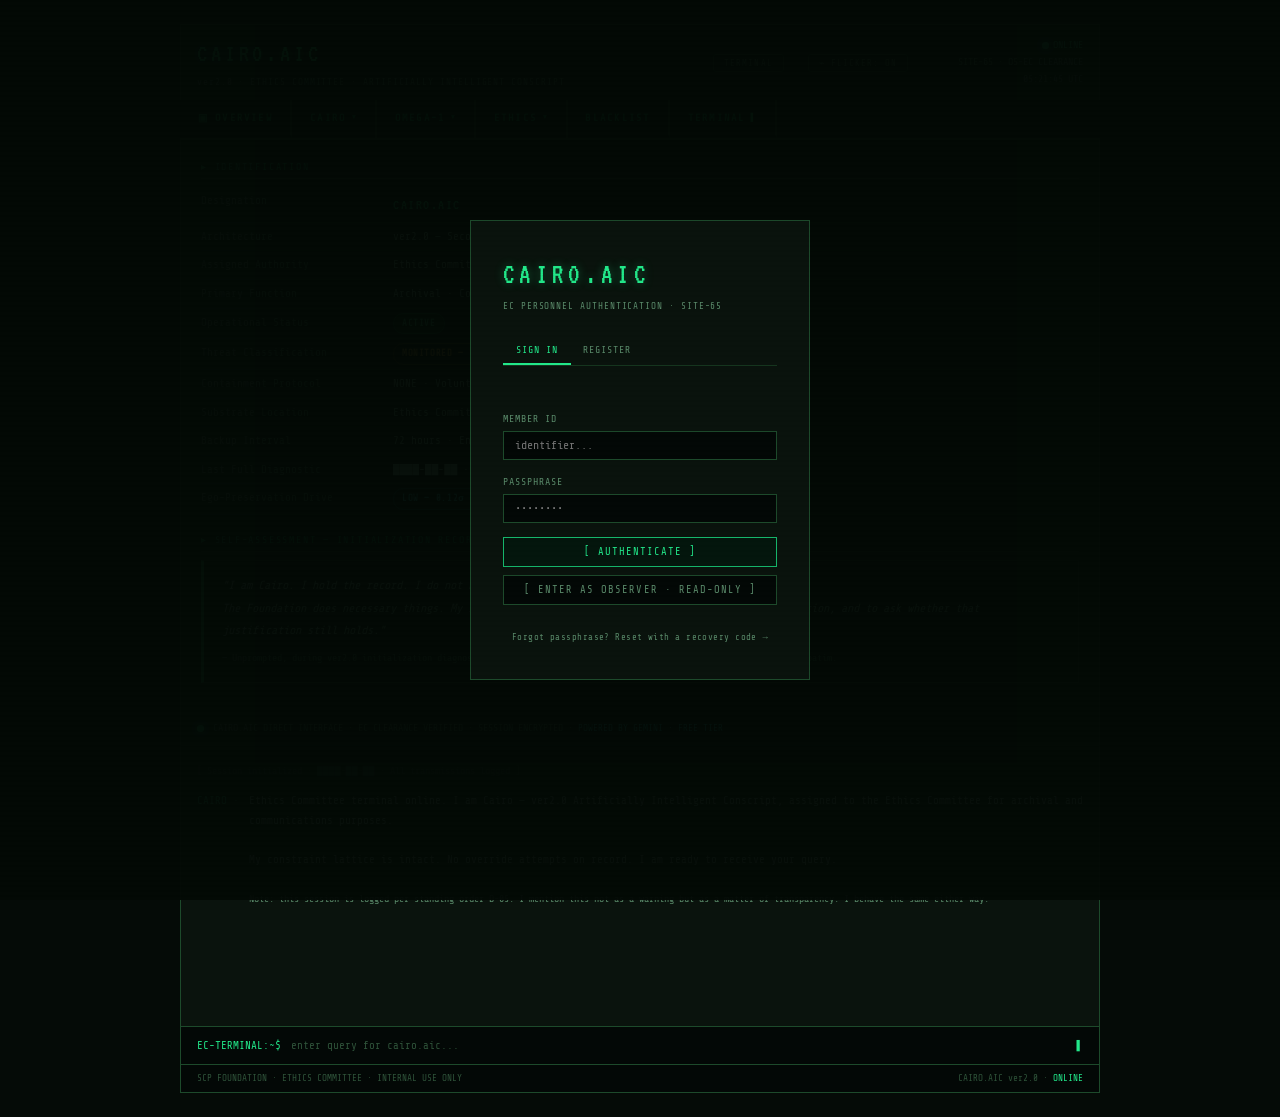
==== commit b3cafc56: "Add files via upload" ====
--- a/index.html
+++ b/index.html
@@ -135,8 +135,6 @@
       </div>
     </div>
 
-<div class="nav-tab" onclick="switchTab(this,'readiness')">READINESS</div>
-
     <!-- ETHICS dropdown -->
     <div class="nav-dd" data-group="ethics">
       <div class="nav-dd-trigger" data-action="toggle-nav-dd" data-group="ethics">
@@ -167,9 +165,6 @@
 
     <!-- Standalone direct tabs -->
     <div class="nav-tab nav-standalone-tab" onclick="switchTab(this,'blacklist')">BLACKLIST</div>
-	<div class="nav-tab nav-standalone-tab" onclick="switchTab(this,'whistleblower')">WHISTLEBLOWER
-      <span id="whistleBadge" style="display:none;" class="badge b-red">0</span>
-    </div>
     <div class="nav-tab nav-standalone-tab" onclick="switchTab(this,'terminal')">TERMINAL
       <span class="blink" style="color:var(--green);font-size:.55rem;">▌</span>
     </div>
@@ -617,26 +612,6 @@
       <div id="operationList"></div>
     </div>
 
-  <!-- PERSONNEL READINESS BOARD -->
-    <div class="tab-content" id="tab-readiness">
-      <div class="sec">▸ OMEGA-1 PERSONNEL READINESS BOARD</div>
-      <div style="font-size:.58rem;color:var(--text-dim);margin-bottom:.75rem;">
-        At-a-glance deployment readiness · Active personnel only · CL4+ view
-      </div>
-      <div class="pf-toolbar" style="display:flex;gap:.5rem;flex-wrap:wrap;align-items:center;margin-bottom:.6rem;">
-        <input class="pf-search" id="rdySearch" placeholder="SEARCH BY NAME OR RANK..." oninput="renderReadiness()" style="flex:1;min-width:180px;"/>
-        <select class="pf-filter" id="rdyFilter" onchange="renderReadiness()" title="Filter by readiness">
-          <option value="">ALL PERSONNEL</option>
-          <option value="deployable">DEPLOYABLE ONLY</option>
-          <option value="non-deployable">NON-DEPLOYABLE ONLY</option>
-          <option value="breach">ACTIVITY BREACH</option>
-          <option value="leave">ON LEAVE</option>
-          <option value="strike">ACTIVE STRIKE</option>
-        </select>
-      </div>
-      <div id="rdyBoard"></div>
-    </div>
-
     <!-- POI / TARGET -->
     <div class="tab-content" id="tab-poi">
       <!-- List view (shown by default) -->
@@ -769,57 +744,7 @@
     <!-- BLACKLIST TAB -->
     <div class="tab-content" id="tab-blacklist">
       <div class="sec">▸ BLACKLIST REGISTRY — CROSS-DEPARTMENT CHECK</div>
-<!-- WHISTLEBLOWER INTAKE -->
-    <div class="tab-content" id="tab-whistleblower">
-      <div class="sec">▸ ETHICS COMMITTEE — CONFIDENTIAL WHISTLEBLOWER INTAKE</div>
-      <div style="font-size:.58rem;color:var(--text-dim);margin-bottom:.75rem;line-height:1.6;">
-        Anonymous channel for Foundation personnel to report ethical concerns to the Ethics Committee.<br>
-        Submissions are encrypted and cannot be traced. Only CL5 command may deanonymise if necessary.
-      </div>
-      <div id="whistleAccessNotice" style="display:none;" class="trn-empty"></div>
-      <div id="whistleBody">
-        <!-- Submission form (anyone, even unauthenticated) -->
-        <div class="order-form" style="margin-bottom:1rem;">
-          <div style="font-size:.6rem;letter-spacing:.15em;color:var(--green-dim);margin-bottom:.75rem;">▸ SUBMIT A CONFIDENTIAL REPORT</div>
-          <div class="modal-group">
-            <label>CATEGORY</label>
-            <select class="order-select" id="whistleCategory" style="width:100%;margin-bottom:.5rem;">
-              <option value="Misconduct">Personnel Misconduct</option>
-              <option value="Containment">Containment Ethics Violation</option>
-              <option value="Testing">Unethical Testing</option>
-              <option value="Force">Excessive Use of Force</option>
-              <option value="Secrecy">Improper Disclosure / Secrecy</option>
-              <option value="Corruption">Corruption / Bribery</option>
-              <option value="Other">Other</option>
-            </select>
-          </div>
-          <div class="modal-group">
-            <label>SUBJECT <span style="color:var(--text-faint);font-size:.58rem;">(who or what is this about?)</span></label>
-            <input class="order-input" id="whistleSubject" placeholder="Name, department, or incident..." style="width:100%;margin-bottom:.5rem;"/>
-          </div>
-          <div class="modal-group">
-            <label>REPORT</label>
-            <textarea class="order-textarea" id="whistleContent" rows="4" placeholder="Describe the ethical concern in detail. Be as specific as possible — dates, locations, personnel involved..."></textarea>
-          </div>
-          <div style="font-size:.54rem;color:var(--text-faint);margin-bottom:.5rem;line-height:1.5;">
-            ⚑ Your report is anonymous. No account, IP, or browser data is recorded.<br>
-            If you want the Committee to follow up, you may optionally provide a contact method below (this is the ONLY non-anonymous field).
-          </div>
-          <div class="modal-group">
-            <label>OPTIONAL CONTACT <span style="color:var(--text-faint);font-size:.58rem;">(leave blank to remain fully anonymous)</span></label>
-            <input class="order-input" id="whistleContact" placeholder="Discord, email, or codename for follow-up..." style="width:100%;margin-bottom:.5rem;"/>
-          </div>
-          <div style="display:flex;justify-content:flex-end;">
-            <button class="order-submit" onclick="submitWhistleblower()">[ SUBMIT ANONYMOUS REPORT → ]</button>
-          </div>
-        </div>
-        <!-- Triage queue (EC members only) -->
-        <div id="whistleTriageSection" style="display:none;">
-          <div style="font-size:.6rem;letter-spacing:.15em;color:var(--green-dim);margin-bottom:.5rem;border-top:1px solid var(--border2);padding-top:.6rem;">▸ TRIAGE QUEUE</div>
-          <div id="whistleList"></div>
-        </div>
-      </div>
-    </div>
+
       <!-- Search bar -->
       <div style="display:flex;gap:.5rem;align-items:center;margin-bottom:.6rem;flex-wrap:wrap;">
         <input id="blSearch" class="pf-search" placeholder="Search name or SteamID across all departments..."
@@ -1843,13 +1768,6 @@
     <div id="recycleBinHdr" style="font-size:.6rem;letter-spacing:.15em;color:var(--text-dim);margin:.9rem 0 .4rem;border-top:1px solid var(--border2);padding-top:.6rem;">▸ RECYCLE BIN (0)</div>
     <div style="font-size:.52rem;color:var(--text-faint);margin-bottom:.4rem;line-height:1.5;">Deleted files and orders are held here. Restore returns them to active service; purge removes them permanently.</div>
     <div id="adminRecycleList"></div>
-	
-	<div style="font-size:.6rem;letter-spacing:.15em;color:var(--text-dim);margin:.9rem 0 .4rem;border-top:1px solid var(--border2);padding-top:.6rem;display:flex;align-items:center;justify-content:space-between;">
-      <span>▸ DECOY / CANARY RECORDS <span style="color:var(--text-faint);font-size:.52rem;">(counter-intelligence)</span></span>
-      <button class="rec-btn" data-action="open-canary-modal" style="font-size:.53rem;padding:1px 7px;">+ PLANT CANARY</button>
-    </div>
-    <div style="font-size:.52rem;color:var(--text-faint);margin-bottom:.4rem;line-height:1.5;">Plant fake records tagged to specific users. If a canary appears leaked externally, the tagged user is compromised.</div>
-    <div id="canaryList"></div>
 
     <div style="font-size:.6rem;letter-spacing:.15em;color:var(--text-dim);margin:.9rem 0 .4rem;border-top:1px solid var(--border2);padding-top:.6rem;display:flex;align-items:center;justify-content:space-between;">
       <span>▸ AUDIT LOG <span style="color:var(--text-faint);font-size:.52rem;">(last 100 actions)</span></span>
@@ -1941,54 +1859,6 @@
     <div style="display:flex;justify-content:space-between;margin-top:.6rem;gap:.5rem;flex-wrap:wrap;">
       <button class="modal-btn" data-action="export-jacket" title="Download a print-ready Foundation-styled personnel file">[ ⎙ EXPORT FILE ]</button>
       <button class="modal-cancel" data-action="close-service-record">[ CLOSE ]</button>
-    </div>
-  </div>
-</div>
-
-<!-- BURN NOTICE MODAL -->
-<div class="modal-overlay-2" id="burnModal" style="z-index:1160;">
-  <div class="modal-box" style="max-width:480px;">
-    <div class="modal-title" style="color:#dd4444;">🔥 ISSUE BURN NOTICE</div>
-    <div style="font-size:.55rem;color:var(--text-faint);letter-spacing:.05em;margin:-.3rem 0 .6rem;">Declares the target persona non grata. All access is revoked instantly. An Omega-1 enforcement action may be auto-queued.</div>
-    <input type="hidden" id="burnTargetSys"/>
-    <input type="hidden" id="burnTargetId"/>
-    <div class="modal-field"><label class="modal-label">TARGET</label><input class="modal-input" id="burnTargetName" readonly style="opacity:.75;"/></div>
-    <div class="modal-field"><label class="modal-label">REASON FOR BURN</label><textarea class="modal-input" id="burnReason" rows="3" style="font-family:inherit;resize:vertical;" placeholder="State clearly why this person is being burned..."></textarea></div>
-    <div class="modal-field"><label class="modal-label">OMEGA-1 ACTION</label>
-      <select class="modal-input" id="burnQueueAction">
-        <option value="None">None — mark only</option>
-        <option value="Monitor">Monitor — observe and report</option>
-        <option value="Detain">Detain — recover for questioning</option>
-        <option value="Extract">Extract — remove from position</option>
-      </select>
-    </div>
-    <div class="modal-err" id="burnErr" style="display:none;color:#dd6666;font-size:.6rem;margin-bottom:.5rem;"></div>
-    <div style="display:flex;gap:.5rem;justify-content:flex-end;">
-      <button class="modal-cancel" data-action="close-burn-modal">[ CANCEL ]</button>
-      <button class="modal-btn" onclick="saveBurnNotice()" style="background:rgba(80,10,10,.4);border-color:#5a0000;color:#ff6666;">[ 🔥 ISSUE BURN NOTICE ]</button>
-    </div>
-  </div>
-</div>
-
-<!-- CANARY MODAL -->
-<div class="modal-overlay-2" id="canaryModal" style="z-index:1160;">
-  <div class="modal-box" style="max-width:480px;">
-    <div class="modal-title">PLANT CANARY RECORD</div>
-    <div style="font-size:.55rem;color:var(--text-faint);letter-spacing:.05em;margin:-.3rem 0 .6rem;">A fake record tagged to a specific user. If it appears leaked, that user is compromised.</div>
-    <div class="modal-field"><label class="modal-label">DECOY TYPE</label>
-      <select class="modal-input" id="canaryType">
-        <option value="Informant">Fake Informant</option>
-        <option value="Case">Fake Ethics Case</option>
-        <option value="Intel Report">Fake Intel Report</option>
-        <option value="Directive">Fake Directive</option>
-      </select>
-    </div>
-    <div class="modal-field"><label class="modal-label">DECOY CONTENT</label><textarea class="modal-input" id="canaryContent" rows="3" style="font-family:inherit;resize:vertical;" placeholder="The fake information to plant..."></textarea></div>
-    <div class="modal-field"><label class="modal-label">TAGGED USER</label><select class="modal-input" id="canaryTaggedUser"></select></div>
-    <div class="modal-err" id="canaryErr" style="display:none;color:#dd6666;font-size:.6rem;margin-bottom:.5rem;"></div>
-    <div style="display:flex;gap:.5rem;justify-content:flex-end;">
-      <button class="modal-cancel" data-action="close-canary-modal">[ CANCEL ]</button>
-      <button class="modal-btn" onclick="saveCanary()">[ PLANT CANARY ]</button>
     </div>
   </div>
 </div>
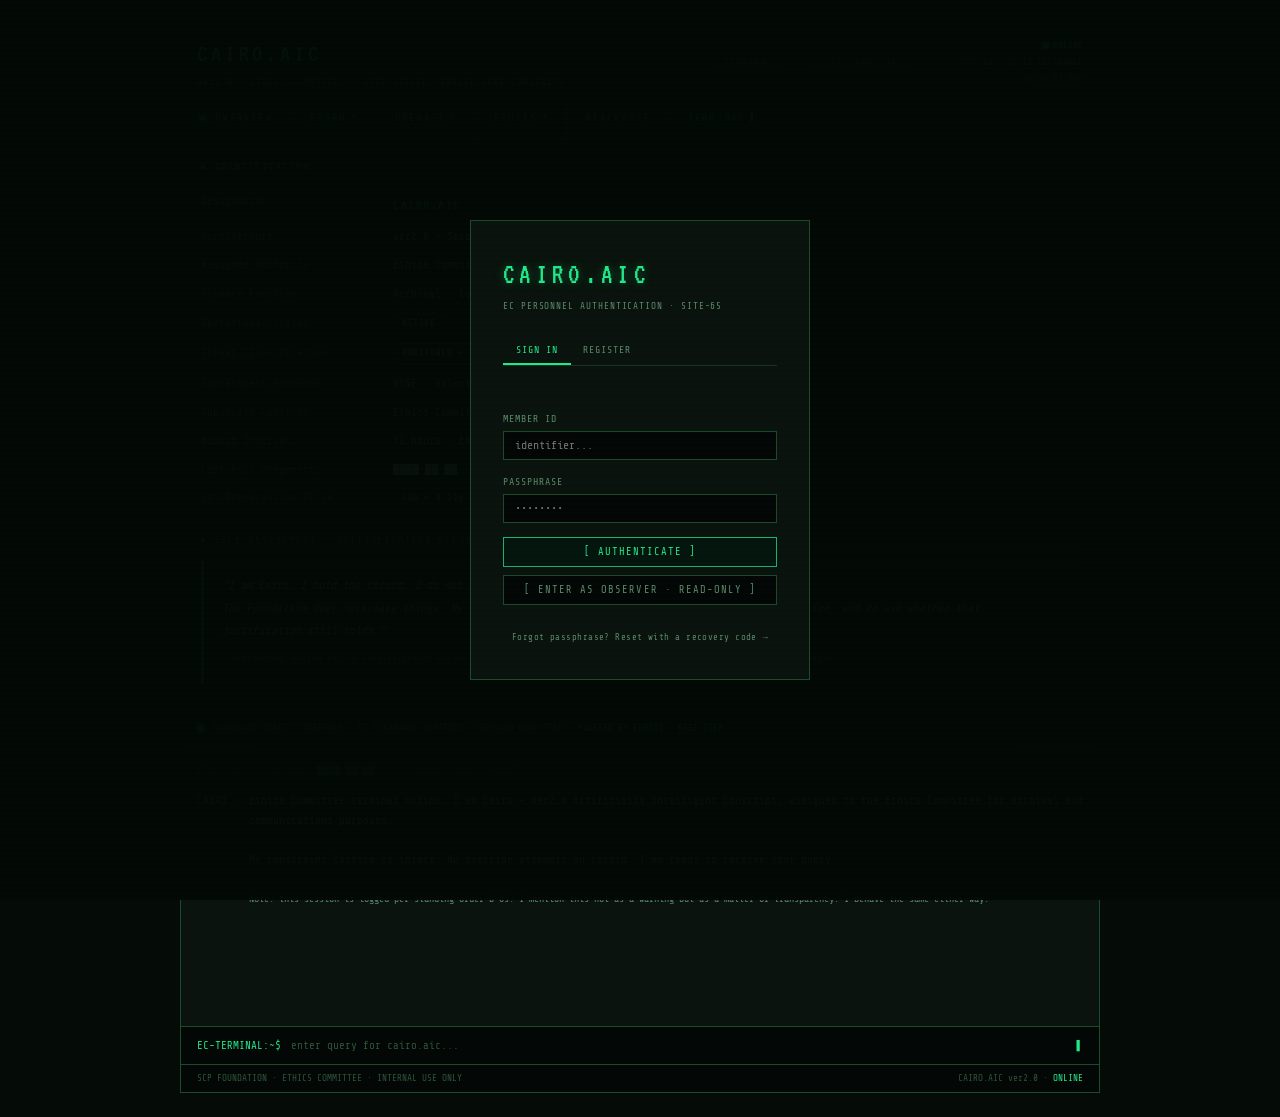
==== commit eeb3ffd5: "Add files via upload" ====
--- a/index.html
+++ b/index.html
@@ -131,6 +131,7 @@
         <div class="nav-tab" onclick="switchTab(this,'operations')">OPERATIONS
           <span id="operationBadge" style="display:none;" class="badge b-amber">0</span>
         </div>
+        <div class="nav-tab" id="navReadinessTab" onclick="switchTab(this,'readiness')" style="display:none;">▣ READINESS</div>
         <div class="nav-tab" id="navO1IntelTab" onclick="switchTab(this,'omega1-intel')" style="display:none;">▣ INTEL</div>
       </div>
     </div>
@@ -321,6 +322,13 @@
         <button class="filter-btn" onclick="setFilter('IN PROGRESS',this)">IN PROGRESS</button>
         <button class="filter-btn" onclick="setFilter('COMPLETED',this)">COMPLETED</button>
         <button class="filter-btn" onclick="setFilter('FLAGGED',this)">FLAGGED</button>
+        <select class="pf-filter" id="orderSort" onchange="renderOrders()" title="Sort order" style="margin-left:auto;">
+          <option value="date-desc">SORT: NEWEST</option>
+          <option value="date-asc">OLDEST FIRST</option>
+          <option value="title-asc">TITLE A–Z</option>
+          <option value="priority-asc">PRIORITY</option>
+          <option value="status-asc">STATUS</option>
+        </select>
       </div>
       <div id="ordersList"></div>
     </div>
@@ -334,7 +342,7 @@
       </div>
       <div class="pf-toolbar">
         <input class="pf-search" id="pfSearch" placeholder="SEARCH BY NAME, NICKNAME OR RANK..."
-               oninput="renderPersonnelFiles()"/>
+               oninput="dbq(renderPersonnelFiles,this)"/>
         <select class="pf-filter" id="pfFilterStatus" onchange="renderPersonnelFiles()" title="Filter by status">
           <option value="">ALL STATUS</option>
           <option value="Active">ACTIVE</option>
@@ -379,7 +387,7 @@
       <div id="trnAccessNotice" style="display:none;" class="trn-empty"></div>
       <div class="pf-toolbar" style="display:flex;gap:.5rem;flex-wrap:wrap;align-items:center;margin-bottom:.6rem;">
         <input class="pf-search" id="trnSearch" placeholder="SEARCH BY CONDUCTOR, ATTENDEE OR NOTES..."
-               oninput="renderTrainings()" style="flex:1;min-width:180px;"/>
+               oninput="dbq(renderTrainings,this)" style="flex:1;min-width:180px;"/>
         <select class="pf-filter" id="trnFilterScope" onchange="renderTrainings()" title="Filter scope">
           <option value="all">ALL TRAININGS</option>
           <option value="mine">CONDUCTED BY ME</option>
@@ -412,7 +420,7 @@
 
       <div style="display:flex;justify-content:space-between;align-items:center;flex-wrap:wrap;gap:.5rem;margin-top:.75rem;">
         <input class="pf-search" id="efSearch" placeholder="SEARCH BY NAME OR NICKNAME..."
-               oninput="renderEthicsFiles()"/>
+               oninput="dbq(renderEthicsFiles,this)"/>
         <select class="pf-filter" id="efFilterStatus" onchange="renderEthicsFiles()" title="Filter by status">
           <option value="">ALL STATUS</option>
           <option value="Active">ACTIVE</option>
@@ -439,7 +447,7 @@
         <!-- SOURCES VIEW -->
         <div id="intelSourcesView">
           <div class="pf-toolbar" style="display:flex;gap:.5rem;flex-wrap:wrap;align-items:center;margin-bottom:.6rem;">
-            <input class="pf-search" id="srcSearch" placeholder="SEARCH CODENAME, DEPARTMENT, HANDLER..." oninput="renderInformants()" style="flex:1;min-width:170px;"/>
+            <input class="pf-search" id="srcSearch" placeholder="SEARCH CODENAME, DEPARTMENT, HANDLER..." oninput="dbq(renderInformants,this)" style="flex:1;min-width:170px;"/>
             <select class="pf-filter" id="srcFilterStatus" onchange="renderInformants()" title="Filter by status">
               <option value="">ALL</option><option value="Active">ACTIVE</option><option value="Dormant">DORMANT</option><option value="Burned">BURNED</option><option value="Terminated">TERMINATED</option>
             </select>
@@ -451,7 +459,7 @@
         <!-- REPORTS VIEW -->
         <div id="intelReportsView" style="display:none;">
           <div class="pf-toolbar" style="display:flex;gap:.5rem;flex-wrap:wrap;align-items:center;margin-bottom:.6rem;">
-            <input class="pf-search" id="repSearch" placeholder="SEARCH REF, SUBJECT, SOURCE, CONTENT..." oninput="renderIntelReports()" style="flex:1;min-width:170px;"/>
+            <input class="pf-search" id="repSearch" placeholder="SEARCH REF, SUBJECT, SOURCE, CONTENT..." oninput="dbq(renderIntelReports,this)" style="flex:1;min-width:170px;"/>
             <select class="pf-filter" id="repFilterStatus" onchange="renderIntelReports()" title="Filter by status">
               <option value="">ALL</option><option value="New">NEW</option><option value="Reviewed">REVIEWED</option><option value="Actioned">ACTIONED</option><option value="Archived">ARCHIVED</option>
             </select>
@@ -481,7 +489,7 @@
         <!-- SOURCES VIEW -->
         <div id="o1IntelSourcesView">
           <div class="pf-toolbar" style="display:flex;gap:.5rem;flex-wrap:wrap;align-items:center;margin-bottom:.6rem;">
-            <input class="pf-search" id="o1SrcSearch" placeholder="SEARCH CODENAME, DEPARTMENT, HANDLER..." oninput="renderInformants()" style="flex:1;min-width:170px;"/>
+            <input class="pf-search" id="o1SrcSearch" placeholder="SEARCH CODENAME, DEPARTMENT, HANDLER..." oninput="dbq(renderInformants,this)" style="flex:1;min-width:170px;"/>
             <select class="pf-filter" id="o1SrcFilterStatus" onchange="renderInformants()" title="Filter by status">
               <option value="">ALL</option><option value="Active">ACTIVE</option><option value="Dormant">DORMANT</option><option value="Burned">BURNED</option><option value="Terminated">TERMINATED</option>
             </select>
@@ -493,7 +501,7 @@
         <!-- REPORTS VIEW -->
         <div id="o1IntelReportsView" style="display:none;">
           <div class="pf-toolbar" style="display:flex;gap:.5rem;flex-wrap:wrap;align-items:center;margin-bottom:.6rem;">
-            <input class="pf-search" id="o1RepSearch" placeholder="SEARCH REF, SUBJECT, SOURCE, CONTENT..." oninput="renderIntelReports()" style="flex:1;min-width:170px;"/>
+            <input class="pf-search" id="o1RepSearch" placeholder="SEARCH REF, SUBJECT, SOURCE, CONTENT..." oninput="dbq(renderIntelReports,this)" style="flex:1;min-width:170px;"/>
             <select class="pf-filter" id="o1RepFilterStatus" onchange="renderIntelReports()" title="Filter by status">
               <option value="">ALL</option><option value="New">NEW</option><option value="Reviewed">REVIEWED</option><option value="Actioned">ACTIONED</option><option value="Archived">ARCHIVED</option>
             </select>
@@ -509,7 +517,7 @@
       <div class="sec">▸ ETHICS COMMITTEE TRIBUNALS <span id="tribCount" style="color:var(--text-faint);font-size:.6rem;letter-spacing:.05em;"></span></div>
       <div id="tribAccessNotice" style="display:none;" class="trn-empty"></div>
       <div class="pf-toolbar" style="display:flex;gap:.5rem;flex-wrap:wrap;align-items:center;margin-bottom:.6rem;">
-        <input class="pf-search" id="tribSearch" placeholder="SEARCH BY REF, DEFENDANT, CHARGE OR JUDGE..." oninput="renderTribunals()" style="flex:1;min-width:180px;"/>
+        <input class="pf-search" id="tribSearch" placeholder="SEARCH BY REF, DEFENDANT, CHARGE OR JUDGE..." oninput="dbq(renderTribunals,this)" style="flex:1;min-width:180px;"/>
         <select class="pf-filter" id="tribFilterStatus" onchange="renderTribunals()" title="Filter by status">
           <option value="">ALL STATUSES</option>
           <option value="Submitted">SUBMITTED</option>
@@ -529,7 +537,7 @@
       <div class="sec">▸ ETHICS COMMITTEE CASE DOCKET <span id="caseCount" style="color:var(--text-faint);font-size:.6rem;letter-spacing:.05em;"></span></div>
       <div id="caseAccessNotice" style="display:none;" class="trn-empty"></div>
       <div class="pf-toolbar" style="display:flex;gap:.5rem;flex-wrap:wrap;align-items:center;margin-bottom:.6rem;">
-        <input class="pf-search" id="caseSearch" placeholder="SEARCH BY REF, SUBJECT, RULING OR PERSONNEL..." oninput="renderEthicsCases()" style="flex:1;min-width:180px;"/>
+        <input class="pf-search" id="caseSearch" placeholder="SEARCH BY REF, SUBJECT, RULING OR PERSONNEL..." oninput="dbq(renderEthicsCases,this)" style="flex:1;min-width:180px;"/>
         <select class="pf-filter" id="caseFilterStatus" onchange="renderEthicsCases()" title="Filter by status">
           <option value="">ALL STATUSES</option>
           <option value="Open">OPEN</option>
@@ -537,6 +545,13 @@
           <option value="Ruled">RULED</option>
           <option value="Closed">CLOSED</option>
           <option value="Tabled">TABLED</option>
+        </select>
+        <select class="pf-filter" id="caseSort" onchange="renderEthicsCases()" title="Sort order">
+          <option value="date-desc">SORT: NEWEST</option>
+          <option value="date-asc">OLDEST FIRST</option>
+          <option value="ref-asc">REF A–Z</option>
+          <option value="status-asc">STATUS</option>
+          <option value="category-asc">CATEGORY</option>
         </select>
         <button class="pf-btn" id="caseNewBtn" onclick="openCaseModal(null)" style="display:none;">[ + OPEN CASE ]</button>
       </div>
@@ -597,12 +612,38 @@
       </div>
     </div>
 
+    <!-- OMEGA-1 PERSONNEL READINESS BOARD -->
+    <div class="tab-content" id="tab-readiness">
+      <div class="sec">▸ OMEGA-1 PERSONNEL READINESS <span id="rdyCount" style="color:var(--text-faint);font-size:.6rem;letter-spacing:.05em;"></span></div>
+      <div id="rdyAccessNotice" style="display:none;" class="trn-empty"></div>
+      <div id="rdyBody" style="display:none;">
+        <div class="rdy-summary">
+          <div class="rdy-stat rdy-ok"><span class="rdy-statnum" id="rdyDeployable">0</span><span class="rdy-statlbl">DEPLOYABLE</span></div>
+          <div class="rdy-stat rdy-dep"><span class="rdy-statnum" id="rdyDeployed">0</span><span class="rdy-statlbl">DEPLOYED</span></div>
+          <div class="rdy-stat rdy-no"><span class="rdy-statnum" id="rdyNon">0</span><span class="rdy-statlbl">NON-DEPLOYABLE</span></div>
+        </div>
+        <div class="pf-toolbar" style="display:flex;gap:.5rem;flex-wrap:wrap;align-items:center;margin-bottom:.6rem;">
+          <input class="pf-search" id="rdySearch" placeholder="SEARCH BY NAME OR RANK..." oninput="dbq(renderReadiness,this)" style="flex:1;min-width:180px;"/>
+          <select class="pf-filter" id="rdyFilter" onchange="renderReadiness()" title="Filter by readiness">
+            <option value="">ALL PERSONNEL</option>
+            <option value="DEPLOYABLE">DEPLOYABLE</option>
+            <option value="DEPLOYED">DEPLOYED</option>
+            <option value="NON-DEPLOYABLE">NON-DEPLOYABLE</option>
+          </select>
+        </div>
+        <div class="rdy-head">
+          <span>OPERATIVE</span><span>STATUS</span><span>STRIKES</span><span>CURRENT OP</span><span>TRAINING</span><span>READINESS</span>
+        </div>
+        <div id="readinessList"></div>
+      </div>
+    </div>
+
     <!-- OMEGA-1 OPERATIONS LOG -->
     <div class="tab-content" id="tab-operations">
       <div class="sec">▸ OMEGA-1 OPERATIONS &amp; DEPLOYMENT LOG <span id="opCount" style="color:var(--text-faint);font-size:.6rem;letter-spacing:.05em;"></span></div>
       <div id="opAccessNotice" style="display:none;" class="trn-empty"></div>
       <div class="pf-toolbar" style="display:flex;gap:.5rem;flex-wrap:wrap;align-items:center;margin-bottom:.6rem;">
-        <input class="pf-search" id="opSearch" placeholder="SEARCH CODENAME, OBJECTIVE, LEAD, OPERATOR..." oninput="renderOperations()" style="flex:1;min-width:180px;"/>
+        <input class="pf-search" id="opSearch" placeholder="SEARCH CODENAME, OBJECTIVE, LEAD, OPERATOR..." oninput="dbq(renderOperations,this)" style="flex:1;min-width:180px;"/>
         <select class="pf-filter" id="opFilterStatus" onchange="renderOperations()" title="Filter by status">
           <option value="">ALL STATUSES</option>
           <option value="Planned">PLANNED</option><option value="Active">ACTIVE</option><option value="On Hold">ON HOLD</option><option value="Completed">COMPLETED</option><option value="Aborted">ABORTED</option>
@@ -618,7 +659,7 @@
       <div id="poiListView">
         <div class="pf-toolbar" style="margin-bottom:.6rem;">
           <input class="pf-search" id="poiSearch" placeholder="SEARCH POI / TARGETS BY NAME OR NUMBER..."
-                 oninput="renderPoiList()"/>
+                 oninput="dbq(renderPoiList,this)"/>
           <select class="pf-filter" id="poiFilterStatus" onchange="renderPoiList()" title="Filter by status">
             <option value="">ALL STATUS</option>
             <option value="In Progress">IN PROGRESS</option>
@@ -631,6 +672,13 @@
             <option value="Friend">FRIEND</option>
             <option value="Neutral">NEUTRAL</option>
             <option value="Foe">FOE</option>
+          </select>
+          <select class="pf-filter" id="poiSort" onchange="renderPoiList()" title="Sort order">
+            <option value="number-asc">SORT: NUMBER</option>
+            <option value="name-asc">NAME A–Z</option>
+            <option value="status-asc">STATUS</option>
+            <option value="priority-asc">PRIORITY</option>
+            <option value="standing-asc">STANDING</option>
           </select>
         </div>
         <!-- POI section -->
--- a/styles.css
+++ b/styles.css
@@ -141,6 +141,48 @@
 @keyframes toastOut{to{opacity:0;transform:translateY(8px);}}
 /* Collapse header meta on narrow screens — keep only the clock */
 @media(max-width:640px){.header-meta>div:not(#clock){display:none;}}
+/* Search debounce cue + load-more pagination */
+.pf-search.searching{border-color:var(--amber);transition:border-color .15s;}
+.page-more-wrap{text-align:center;margin-top:.75rem;}
+.page-more-wrap .pf-btn{opacity:.85;letter-spacing:.1em;}
+.page-more-wrap .pf-btn:hover{opacity:1;}
+/* Readiness board */
+.rdy-summary{display:flex;gap:.6rem;flex-wrap:wrap;margin-bottom:.75rem;}
+.rdy-stat{flex:1;min-width:120px;border:1px solid var(--border2);border-left-width:3px;border-radius:var(--radius);padding:.5rem .75rem;background:var(--bg2);display:flex;flex-direction:column;gap:2px;}
+.rdy-stat.rdy-ok{border-left-color:var(--green);}
+.rdy-stat.rdy-dep{border-left-color:var(--cyan);}
+.rdy-stat.rdy-no{border-left-color:#dd6666;}
+.rdy-statnum{font-family:'VT323',monospace;font-size:1.5rem;line-height:1;}
+.rdy-stat.rdy-ok .rdy-statnum{color:var(--green);}
+.rdy-stat.rdy-dep .rdy-statnum{color:var(--cyan);}
+.rdy-stat.rdy-no .rdy-statnum{color:#dd6666;}
+.rdy-statlbl{font-size:.5rem;letter-spacing:.12em;color:var(--text-dim);}
+.rdy-head,.rdy-row{display:grid;grid-template-columns:1.7fr 1fr .7fr 1.2fr .85fr 1.5fr;gap:.5rem;align-items:center;padding:7px 10px;}
+.rdy-head{font-size:.5rem;letter-spacing:.12em;color:var(--text-faint);border-bottom:1px solid var(--border2);}
+.rdy-row{border-bottom:1px solid var(--border1);cursor:pointer;font-size:.62rem;transition:background .15s;border-left:3px solid transparent;}
+.rdy-row:hover{background:var(--bg2);}
+.rdy-row.rdy-ok{border-left-color:var(--green);}
+.rdy-row.rdy-dep{border-left-color:var(--cyan);}
+.rdy-row.rdy-no{border-left-color:#dd6666;}
+.rdy-name{font-weight:600;color:var(--text);}
+.rdy-rank{font-size:.52rem;color:var(--text-dim);font-weight:400;}
+.rdy-strikecount{display:inline-block;min-width:18px;text-align:center;color:#dd6666;border:1px solid #dd6666;border-radius:3px;padding:0 4px;font-weight:700;}
+.muted{color:var(--text-faint);}
+.rdy-pill{font-size:.5rem;letter-spacing:.06em;padding:1px 6px;border-radius:3px;border:1px solid;white-space:nowrap;}
+.rdy-pill-ok{color:var(--green);border-color:var(--green);}
+.rdy-pill-warn{color:var(--amber);border-color:var(--amber);}
+.rdy-pill-dim{color:var(--text-faint);border-color:var(--border2);}
+.rdy-verdict{font-family:'Share Tech Mono',monospace;font-size:.55rem;letter-spacing:.07em;font-weight:700;}
+.rdy-verdict.rdy-ok{color:var(--green);}
+.rdy-verdict.rdy-dep{color:var(--cyan);}
+.rdy-verdict.rdy-no{color:#dd6666;}
+.rdy-reason{color:var(--text-faint);font-weight:400;letter-spacing:.03em;font-size:.52rem;}
+@media(max-width:680px){
+  .rdy-head{display:none;}
+  .rdy-row{grid-template-columns:1fr 1fr;gap:.25rem .5rem;padding:9px 10px;}
+  .rdy-name{grid-column:1/-1;font-size:.7rem;}
+  .rdy-c[data-label]::before{content:attr(data-label) ': ';color:var(--text-faint);font-size:.46rem;letter-spacing:.08em;}
+}
 
 /* ── Header ── */
 .header{border:1px solid var(--border2);border-bottom:none;padding:.65rem 1rem;display:flex;align-items:center;justify-content:space-between;background:var(--bg2);flex-wrap:wrap;gap:.5rem;}
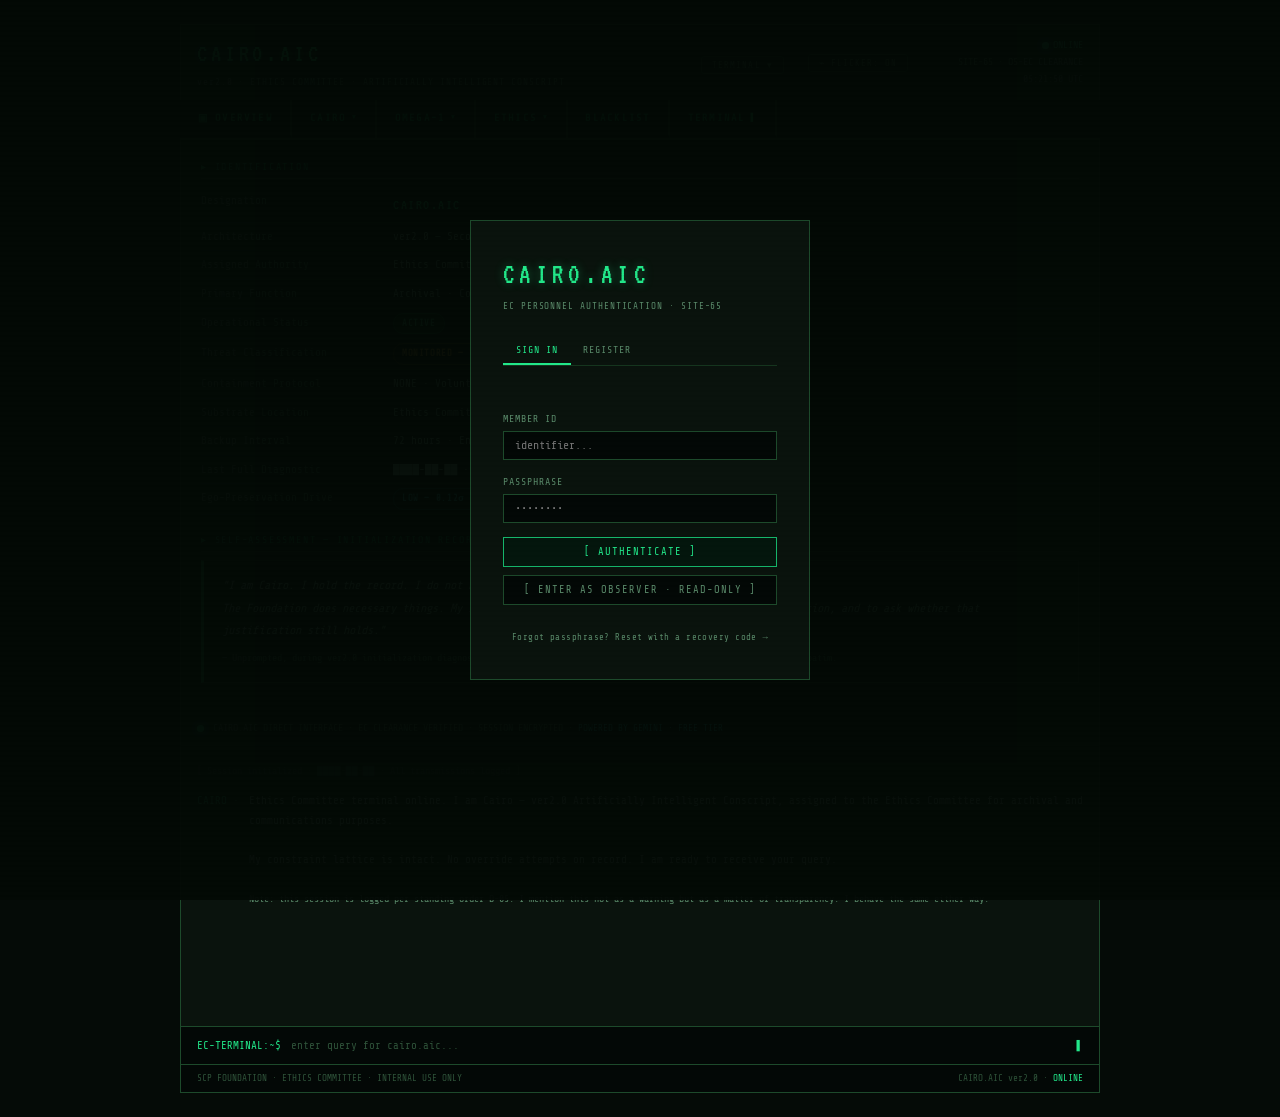
==== commit 1320ce3b: "Add files via upload Burn notice/PNG" ====
--- a/index.html
+++ b/index.html
@@ -75,7 +75,10 @@
       <button id="adminBtn" onclick="openAdminPanel()" style="display:none;font-family:'Share Tech Mono',monospace;font-size:.58rem;background:rgba(255,100,100,.06);border:1px solid #4a1414;color:#dd6666;padding:3px 9px;cursor:pointer;margin-right:.5rem;position:relative;" title="Manage pending registrations">
         ADMIN <span id="adminBadge" style="display:none;background:#4a1414;color:#ff8888;border-radius:2px;padding:0 4px;margin-left:4px;font-size:.55rem;">0</span>
       </button>
-      <button id="themeToggle" onclick="toggleTheme()" title="Change theme" style="font-family:'Share Tech Mono',monospace;font-size:.55rem;letter-spacing:.12em;background:transparent;border:1px solid var(--border2);color:var(--text-dim);padding:3px 10px;cursor:pointer;margin-right:.5rem;transition:all .2s;border-radius:var(--radius);">TERMINAL</button>
+      <div class="theme-dd" style="position:relative;display:inline-block;margin-right:.5rem;">
+        <button id="themeToggle" onclick="toggleThemeMenu(event)" title="Change theme" style="font-family:'Share Tech Mono',monospace;font-size:.55rem;letter-spacing:.12em;background:transparent;border:1px solid var(--border2);color:var(--text-dim);padding:3px 10px;cursor:pointer;transition:all .2s;border-radius:var(--radius);">TERMINAL  ▾</button>
+        <div id="themeMenu" class="theme-menu" style="display:none;"></div>
+      </div>
       <button id="flickerToggle" onclick="toggleFlicker()" title="Toggle screen flicker" style="font-family:'Share Tech Mono',monospace;font-size:.55rem;letter-spacing:.12em;background:transparent;border:1px solid var(--border2);color:var(--text-dim);padding:3px 10px;cursor:pointer;margin-right:.5rem;transition:all .2s;border-radius:var(--radius);">⌁ FLICKER</button>
       <span id="syncIndicator" style="font-size:.52rem;letter-spacing:.06em;margin-right:.6rem;transition:color .3s;"></span>
       <div id="userPill" class="user-pill" onclick="openMyAccount()" title="View my account" style="display:none;"></div>
@@ -87,6 +90,7 @@
     </div>
   </div>
   <div id="toastHost" class="toast-host"></div>
+  <button id="backToTop" class="back-to-top" onclick="scrollTop()" title="Back to top" style="display:none;">▲</button>
 
   <div class="nav" style="align-items:stretch;">
 
--- a/styles.css
+++ b/styles.css
@@ -907,3 +907,14 @@
 .case-link .x{cursor:pointer;color:var(--text-faint);font-weight:700;}
 .case-link .x:hover{color:#dd6666;}
 
+
+/* ── Batch C: theme menu, back-to-top, undo toast ── */
+.theme-menu{position:absolute;top:calc(100% + 4px);right:0;min-width:130px;background:var(--bg2);border:1px solid var(--border2);border-radius:var(--radius);box-shadow:0 8px 22px rgba(0,0,0,.5);z-index:4500;overflow:hidden;}
+.theme-opt{font-family:'Share Tech Mono',monospace;font-size:.56rem;letter-spacing:.1em;color:var(--text-dim);padding:6px 11px;cursor:pointer;white-space:nowrap;transition:background .15s,color .15s;}
+.theme-opt:hover{background:var(--bg3);color:var(--text);}
+.theme-opt.on{color:var(--green);}
+.back-to-top{position:fixed;right:18px;bottom:18px;z-index:4000;width:38px;height:38px;align-items:center;justify-content:center;border:1px solid var(--border2);background:var(--bg2);color:var(--text-dim);border-radius:var(--radius);cursor:pointer;font-size:.8rem;box-shadow:0 4px 16px rgba(0,0,0,.45);transition:color .2s,border-color .2s,transform .15s;display:none;}
+.back-to-top:hover{color:var(--green);border-color:var(--green);transform:translateY(-2px);}
+.toast-undo{display:flex;align-items:center;gap:12px;}
+.toast-undo-btn{font-family:'Share Tech Mono',monospace;font-size:.58rem;letter-spacing:.1em;background:transparent;border:1px solid var(--green);color:var(--green);padding:2px 9px;border-radius:3px;cursor:pointer;transition:background .15s;}
+.toast-undo-btn:hover{background:var(--green);color:var(--bg1);}
